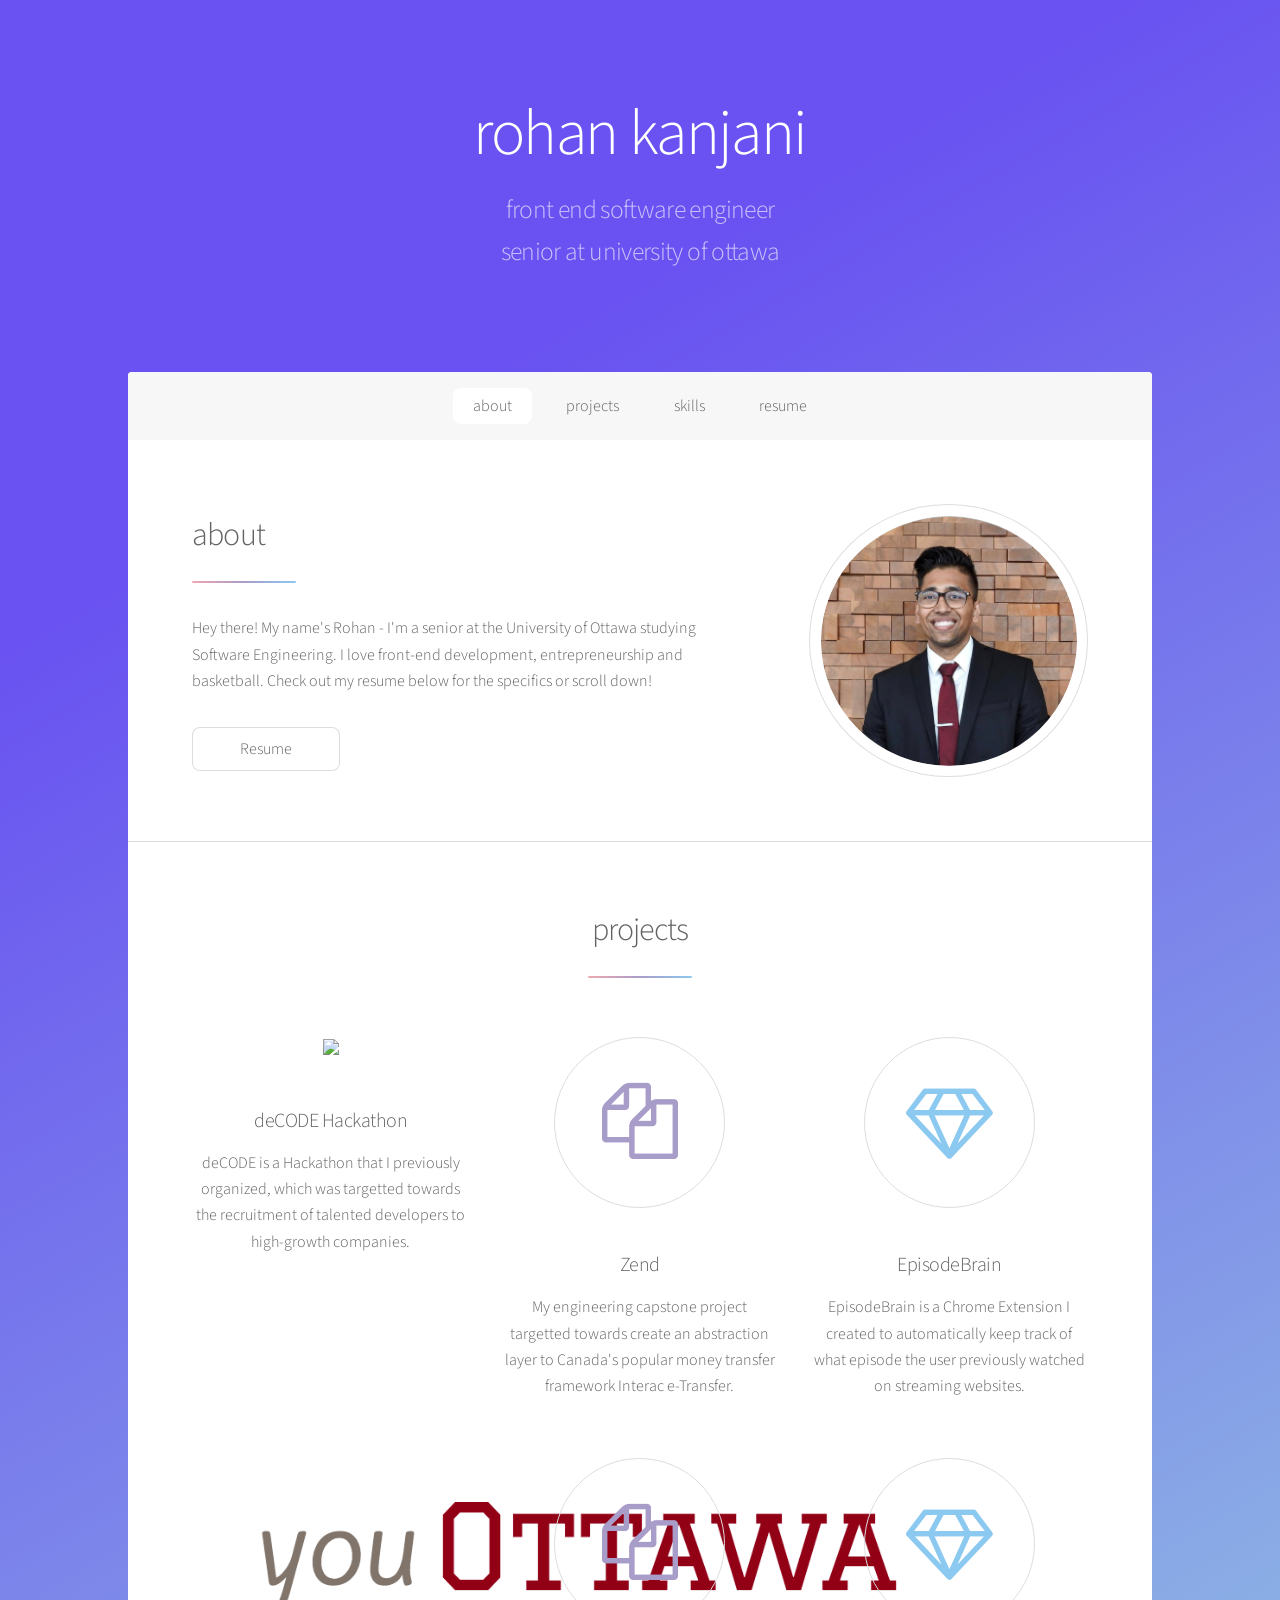
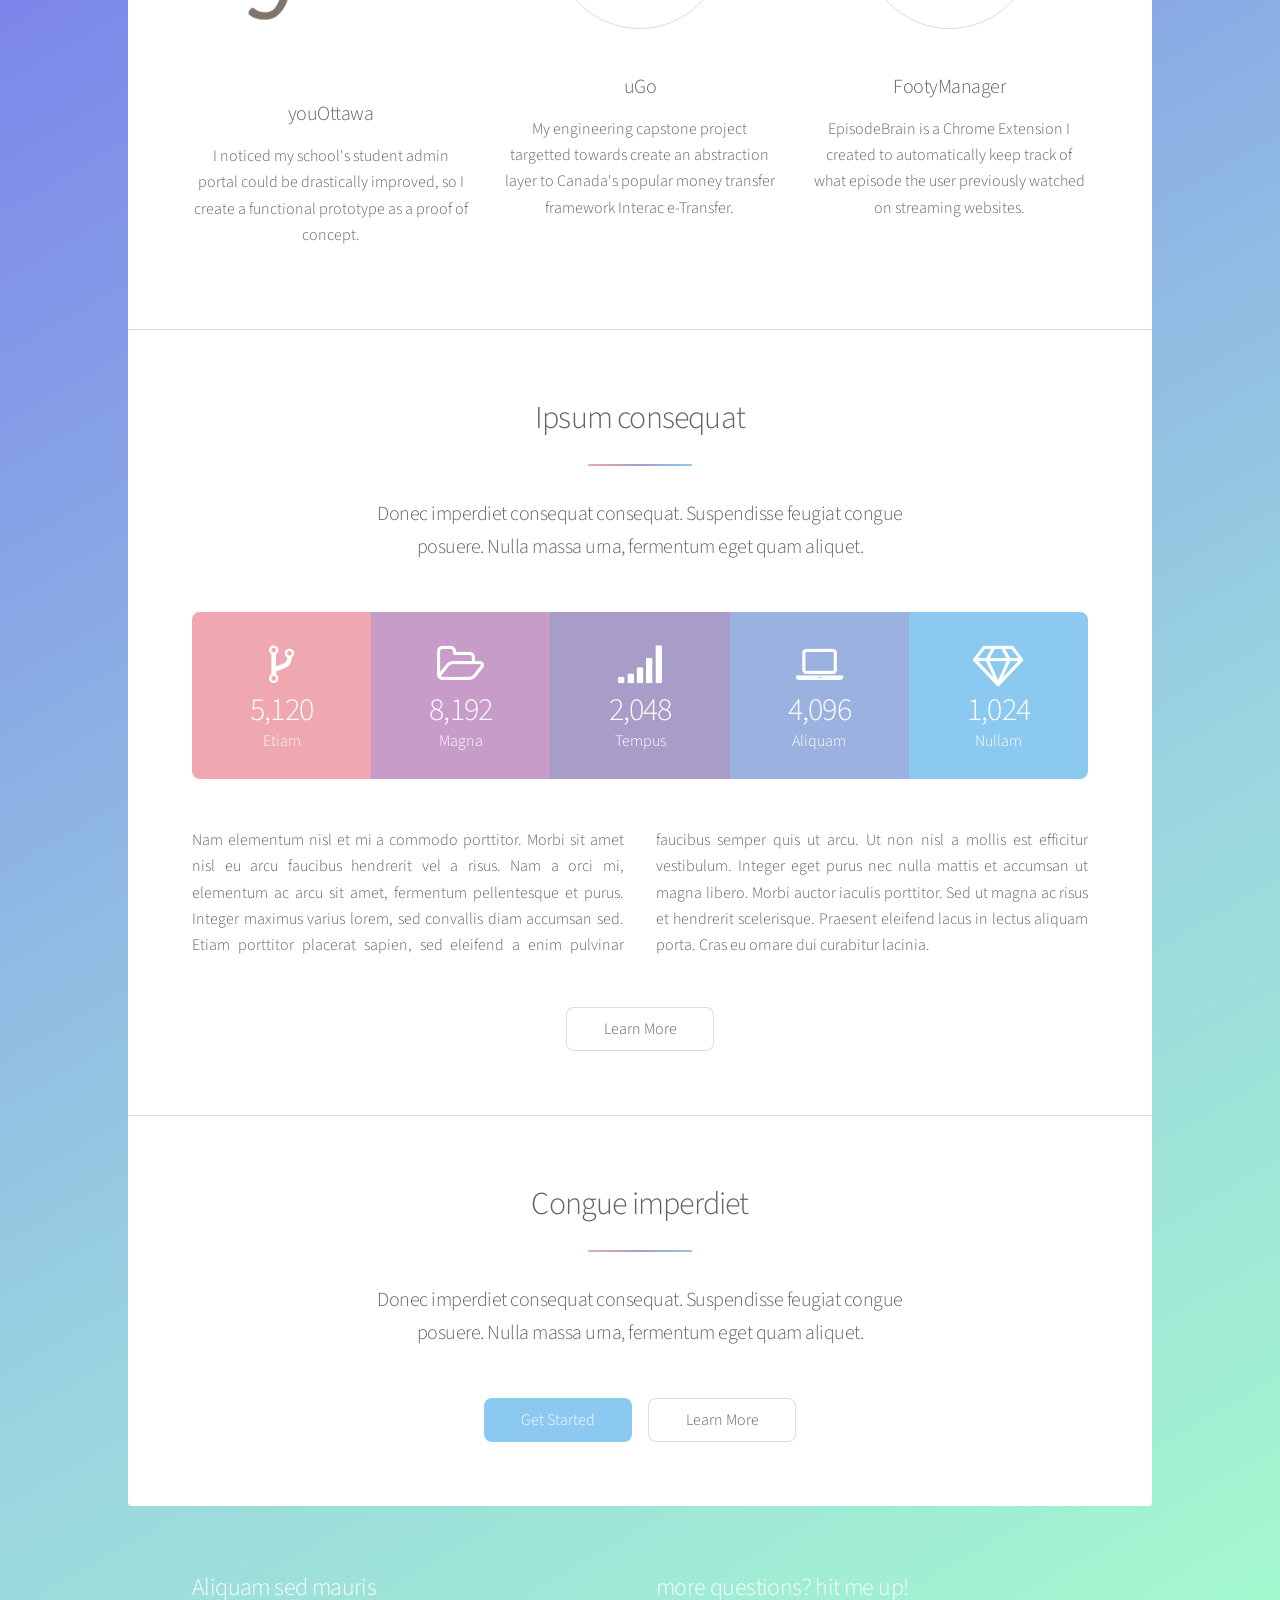
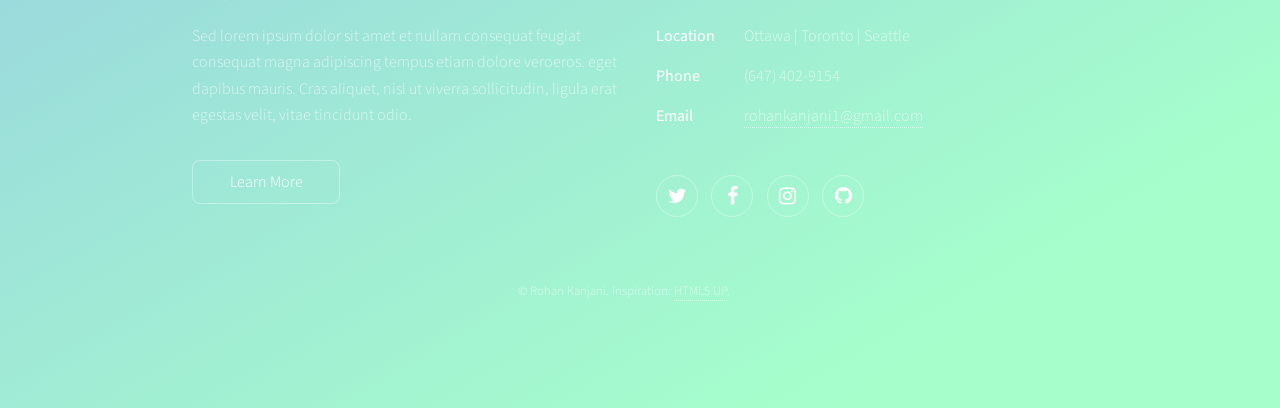
==== index.html @ 74d4feeb "new design and look" ====
<!DOCTYPE HTML>
<html>
	<head>
		<title>rohan kanjani</title>
		<meta charset="utf-8" />
		<meta name="viewport" content="width=device-width, initial-scale=1, user-scalable=no" />
		<link rel="stylesheet" href="assets/css/main.css" />
		<noscript><link rel="stylesheet" href="assets/css/noscript.css" /></noscript>
	</head>
	<body class="is-preload">

		<!-- Wrapper -->
			<div id="wrapper">

				<!-- Header -->
					<header id="header" class="alt">
						<!-- <span class="logo"><img src="images/logo.svg" alt="" /></span> -->
						<h1>rohan kanjani</h1>
						<p>front end software engineer<br />
						senior at university of ottawa</p>
					</header>

				<!-- Nav -->
					<nav id="nav">
						<ul>
							<li><a href="#intro" class="active">about</a></li>
							<li><a href="#first">projects</a></li>
							<li><a href="#second">skills</a></li>
							<li><a href="#cta">resume</a></li>
						</ul>
					</nav>

				<!-- Main -->
					<div id="main">

						<!-- Introduction -->
							<section id="intro" class="main">
								<div class="spotlight">
									<div class="content">
										<header class="major">
											<h2>about</h2>
										</header>
										<p>Hey there! My name's Rohan - I'm a senior at the University of Ottawa studying Software Engineering. I love front-end development, entrepreneurship and basketball. Check out my resume below for the specifics or scroll down!</p>
										<ul class="actions">
											<li><a href="./assets/files/resume.pdf" class="button">Resume</a></li>
										</ul>
									</div>
									<span class="image"><img src="images/rohan.png" alt="" /></span>
								</div>
							</section>

						<!-- First Section -->
							<section id="first" class="main special">
								<header class="major">
									<h2>projects</h2>
								</header>
								<ul class="features">
									<li>
										<span class="major icon style1"><img height=190 width="auto" src="images/decode.png"/></span>
										<h3>deCODE Hackathon</h3>
										<p>deCODE is a Hackathon that I previously organized, which was targetted towards the recruitment of talented developers to high-growth companies.</p>
									</li>
									<li>
										<span class="icon major style3 fa-copy"></span>
										<h3>Zend</h3>
										<p>My engineering capstone project targetted towards create an abstraction layer to Canada's popular money transfer framework Interac e-Transfer.</p>
									</li>
									<li>
										<span class="icon major style5 fa-diamond"></span>
										<h3>EpisodeBrain</h3>
										<p>EpisodeBrain is a Chrome Extension I created to automatically keep track of what episode the user previously watched on streaming websites.</p>
									</li>
								</ul>
								<ul class="features">
									<li>
										<span class="major icon style1"><img height=190 width="auto" src="images/youOttawa.png"/></span>
										<h3>youOttawa</h3>
										<p>I noticed my school's student admin portal could be drastically improved, so I create a functional prototype as a proof of concept.</p>
									</li>
									<li>
										<span class="icon major style3 fa-copy"></span>
										<h3>uGo</h3>
										<p>My engineering capstone project targetted towards create an abstraction layer to Canada's popular money transfer framework Interac e-Transfer.</p>
									</li>
									<li>
										<span class="icon major style5 fa-diamond"></span>
										<h3>FootyManager</h3>
										<p>EpisodeBrain is a Chrome Extension I created to automatically keep track of what episode the user previously watched on streaming websites.</p>
									</li>
								</ul>
							</section>

						<!-- Second Section -->
							<section id="second" class="main special">
								<header class="major">
									<h2>Ipsum consequat</h2>
									<p>Donec imperdiet consequat consequat. Suspendisse feugiat congue<br />
									posuere. Nulla massa urna, fermentum eget quam aliquet.</p>
								</header>
								<ul class="statistics">
									<li class="style1">
										<span class="icon fa-code-fork"></span>
										<strong>5,120</strong> Etiam
									</li>
									<li class="style2">
										<span class="icon fa-folder-open-o"></span>
										<strong>8,192</strong> Magna
									</li>
									<li class="style3">
										<span class="icon fa-signal"></span>
										<strong>2,048</strong> Tempus
									</li>
									<li class="style4">
										<span class="icon fa-laptop"></span>
										<strong>4,096</strong> Aliquam
									</li>
									<li class="style5">
										<span class="icon fa-diamond"></span>
										<strong>1,024</strong> Nullam
									</li>
								</ul>
								<p class="content">Nam elementum nisl et mi a commodo porttitor. Morbi sit amet nisl eu arcu faucibus hendrerit vel a risus. Nam a orci mi, elementum ac arcu sit amet, fermentum pellentesque et purus. Integer maximus varius lorem, sed convallis diam accumsan sed. Etiam porttitor placerat sapien, sed eleifend a enim pulvinar faucibus semper quis ut arcu. Ut non nisl a mollis est efficitur vestibulum. Integer eget purus nec nulla mattis et accumsan ut magna libero. Morbi auctor iaculis porttitor. Sed ut magna ac risus et hendrerit scelerisque. Praesent eleifend lacus in lectus aliquam porta. Cras eu ornare dui curabitur lacinia.</p>
								<footer class="major">
									<ul class="actions special">
										<li><a href="generic.html" class="button">Learn More</a></li>
									</ul>
								</footer>
							</section>

						<!-- Get Started -->
							<section id="cta" class="main special">
								<header class="major">
									<h2>Congue imperdiet</h2>
									<p>Donec imperdiet consequat consequat. Suspendisse feugiat congue<br />
									posuere. Nulla massa urna, fermentum eget quam aliquet.</p>
								</header>
								<footer class="major">
									<ul class="actions special">
										<li><a href="generic.html" class="button primary">Get Started</a></li>
										<li><a href="generic.html" class="button">Learn More</a></li>
									</ul>
								</footer>
							</section>

					</div>

				<!-- Footer -->
					<footer id="footer">
						<section>
							<h2>Aliquam sed mauris</h2>
							<p>Sed lorem ipsum dolor sit amet et nullam consequat feugiat consequat magna adipiscing tempus etiam dolore veroeros. eget dapibus mauris. Cras aliquet, nisl ut viverra sollicitudin, ligula erat egestas velit, vitae tincidunt odio.</p>
							<ul class="actions">
								<li><a href="generic.html" class="button">Learn More</a></li>
							</ul>
						</section>
						<section>
							<h2>more questions? hit me up!</h2>
							<dl class="alt">
								<dt>Location</dt>
								<dd>Ottawa | Toronto | Seattle</dt>
								<dt>Phone</dt>
								<dd>(647) 402-9154</dd>
								<dt>Email</dt>
								<dd><a href="#">rohankanjani1@gmail.com</a></dd>
							</dl>
							<ul class="icons">
								<li><a href="#" class="icon fa-twitter alt"><span class="label">Twitter</span></a></li>
								<li><a href="#" class="icon fa-facebook alt"><span class="label">Facebook</span></a></li>
								<li><a href="#" class="icon fa-instagram alt"><span class="label">Instagram</span></a></li>
								<li><a href="#" class="icon fa-github alt"><span class="label">GitHub</span></a></li>
							</ul>
						</section>
						<p class="copyright">&copy; Rohan Kanjani. Inspiration: <a href="https://html5up.net">HTML5 UP</a>.</p>
					</footer>

			</div>

		<!-- Scripts -->
			<script src="assets/js/jquery.min.js"></script>
			<script src="assets/js/jquery.scrollex.min.js"></script>
			<script src="assets/js/jquery.scrolly.min.js"></script>
			<script src="assets/js/browser.min.js"></script>
			<script src="assets/js/breakpoints.min.js"></script>
			<script src="assets/js/util.js"></script>
			<script src="assets/js/main.js"></script>

	</body>
</html>
---- assets/css/main.css ----
@import url(font-awesome.min.css);
@import "https://fonts.googleapis.com/css?family=Source+Sans+Pro:300,400";

/*
	Stellar by HTML5 UP
	html5up.net | @ajlkn
	Free for personal and commercial use under the CCA 3.0 license (html5up.net/license)
*/

html, body, div, span, applet, object,
iframe, h1, h2, h3, h4, h5, h6, p, blockquote,
pre, a, abbr, acronym, address, big, cite,
code, del, dfn, em, img, ins, kbd, q, s, samp,
small, strike, strong, sub, sup, tt, var, b,
u, i, center, dl, dt, dd, ol, ul, li, fieldset,
form, label, legend, table, caption, tbody,
tfoot, thead, tr, th, td, article, aside,
canvas, details, embed, figure, figcaption,
footer, header, hgroup, menu, nav, output, ruby,
section, summary, time, mark, audio, video {
	margin: 0;
	padding: 0;
	border: 0;
	font-size: 100%;
	font: inherit;
	vertical-align: baseline;}

article, aside, details, figcaption, figure,
footer, header, hgroup, menu, nav, section {
	display: block;}

body {
	line-height: 1;
}

ol, ul {
	list-style: none;
}

blockquote, q {
	quotes: none;
}

	blockquote:before, blockquote:after, q:before, q:after {
		content: '';
		content: none;
	}

table {
	border-collapse: collapse;
	border-spacing: 0;
}

body {
	-webkit-text-size-adjust: none;
}

mark {
	background-color: transparent;
	color: inherit;
}

input::-moz-focus-inner {
	border: 0;
	padding: 0;
}

input, select, textarea {
	-moz-appearance: none;
	-webkit-appearance: none;
	-ms-appearance: none;
	appearance: none;
}

/* Basic */

	@-ms-viewport {
		width: device-width;
	}

	body {
		-ms-overflow-style: scrollbar;
	}

	@media screen and (max-width: 480px) {

		html, body {
			min-width: 320px;
		}

	}

	html {
		box-sizing: border-box;
	}

	*, *:before, *:after {
		box-sizing: inherit;
	}

	body {
		background: linear-gradient(150deg,#6952f1 15%,#99d4e0 70%,#a6ffcb 94%);
		background-color: none;
	}

		body.is-preload *, body.is-preload *:before, body.is-preload *:after {
			-moz-animation: none !important;
			-webkit-animation: none !important;
			-ms-animation: none !important;
			animation: none !important;
			-moz-transition: none !important;
			-webkit-transition: none !important;
			-ms-transition: none !important;
			transition: none !important;
		}

/* Type */

	body {
		background-color: #935d8c;
		color: rgba(255, 255, 255, 0.65);
	}

	body, input, select, textarea {
		font-family: "Source Sans Pro", Helvetica, sans-serif;
		font-size: 17pt;
		font-weight: 300;
		line-height: 1.65;
	}

		@media screen and (max-width: 1680px) {

			body, input, select, textarea {
				font-size: 14pt;
			}

		}

		@media screen and (max-width: 1280px) {

			body, input, select, textarea {
				font-size: 12pt;
			}

		}

		@media screen and (max-width: 360px) {

			body, input, select, textarea {
				font-size: 11pt;
			}

		}

	a {
		-moz-transition: color 0.2s ease, border-bottom 0.2s ease;
		-webkit-transition: color 0.2s ease, border-bottom 0.2s ease;
		-ms-transition: color 0.2s ease, border-bottom 0.2s ease;
		transition: color 0.2s ease, border-bottom 0.2s ease;
		text-decoration: none;
		border-bottom: dotted 1px;
		color: inherit;
	}

		a:hover {
			border-bottom-color: transparent;
		}

	strong, b {
		font-weight: 400;
	}

	em, i {
		font-style: italic;
	}

	p {
		margin: 0 0 2em 0;
	}

		p.content {
			-moz-columns: 20em 2;
			-webkit-columns: 20em 2;
			-ms-columns: 20em 2;
			columns: 20em 2;
			-moz-column-gap: 2em;
			-webkit-column-gap: 2em;
			-ms-column-gap: 2em;
			column-gap: 2em;
			text-align: justify;
		}

	h1, h2, h3, h4, h5, h6 {
		font-weight: 300;
		line-height: 1.5;
		margin: 0 0 0.7em 0;
		letter-spacing: -0.025em;
	}

		h1 a, h2 a, h3 a, h4 a, h5 a, h6 a {
			color: inherit;
			text-decoration: none;
		}

	h1 {
		font-size: 2.5em;
		line-height: 1.2;
	}

	h2 {
		font-size: 1.5em;
	}

	h3 {
		font-size: 1.25em;
	}

	h4 {
		font-size: 1.1em;
	}

	h5 {
		font-size: 0.9em;
	}

	h6 {
		font-size: 0.7em;
	}

	@media screen and (max-width: 736px) {

		h1 {
			font-size: 2em;
		}

	}

	sub {
		font-size: 0.8em;
		position: relative;
		top: 0.5em;
	}

	sup {
		font-size: 0.8em;
		position: relative;
		top: -0.5em;
	}

	blockquote {
		border-left: solid 4px;
		font-style: italic;
		margin: 0 0 2em 0;
		padding: 0.5em 0 0.5em 2em;
	}

	code {
		border-radius: 8px;
		border: solid 1px;
		font-family: "Courier New", monospace;
		font-size: 0.9em;
		margin: 0 0.25em;
		padding: 0.25em 0.65em;
	}

	pre {
		-webkit-overflow-scrolling: touch;
		font-family: "Courier New", monospace;
		font-size: 0.9em;
		margin: 0 0 2em 0;
	}

		pre code {
			display: block;
			line-height: 1.75;
			padding: 1em 1.5em;
			overflow-x: auto;
		}

	hr {
		border: 0;
		border-bottom: solid 1px;
		margin: 2em 0;
	}

		hr.major {
			margin: 3em 0;
		}

	.align-left {
		text-align: left;
	}

	.align-center {
		text-align: center;
	}

	.align-right {
		text-align: right;
	}

	input, select, textarea {
		color: #ffffff;
	}

	a:hover {
		color: #ffffff;
	}

	strong, b {
		color: #ffffff;
	}

	h1, h2, h3, h4, h5, h6 {
		color: #ffffff;
	}

	blockquote {
		border-left-color: rgba(255, 255, 255, 0.35);
	}

	code {
		background: rgba(255, 255, 255, 0.075);
		border-color: rgba(255, 255, 255, 0.35);
	}

	hr {
		border-bottom-color: rgba(255, 255, 255, 0.35);
	}

/* Row */

	.row {
		display: flex;
		flex-wrap: wrap;
		box-sizing: border-box;
		align-items: stretch;
	}

		.row > * {
			box-sizing: border-box;
		}

		.row.gtr-uniform > * > :last-child {
			margin-bottom: 0;
		}

		.row.aln-left {
			justify-content: flex-start;
		}

		.row.aln-center {
			justify-content: center;
		}

		.row.aln-right {
			justify-content: flex-end;
		}

		.row.aln-top {
			align-items: flex-start;
		}

		.row.aln-middle {
			align-items: center;
		}

		.row.aln-bottom {
			align-items: flex-end;
		}

		.row > .imp {
			order: -1;
		}

		.row > .col-1 {
			width: 8.3333333333%;
		}

		.row > .off-1 {
			margin-left: 8.3333333333%;
		}

		.row > .col-2 {
			width: 16.6666666667%;
		}

		.row > .off-2 {
			margin-left: 16.6666666667%;
		}

		.row > .col-3 {
			width: 25%;
		}

		.row > .off-3 {
			margin-left: 25%;
		}

		.row > .col-4 {
			width: 33.3333333333%;
		}

		.row > .off-4 {
			margin-left: 33.3333333333%;
		}

		.row > .col-5 {
			width: 41.6666666667%;
		}

		.row > .off-5 {
			margin-left: 41.6666666667%;
		}

		.row > .col-6 {
			width: 50%;
		}

		.row > .off-6 {
			margin-left: 50%;
		}

		.row > .col-7 {
			width: 58.3333333333%;
		}

		.row > .off-7 {
			margin-left: 58.3333333333%;
		}

		.row > .col-8 {
			width: 66.6666666667%;
		}

		.row > .off-8 {
			margin-left: 66.6666666667%;
		}

		.row > .col-9 {
			width: 75%;
		}

		.row > .off-9 {
			margin-left: 75%;
		}

		.row > .col-10 {
			width: 83.3333333333%;
		}

		.row > .off-10 {
			margin-left: 83.3333333333%;
		}

		.row > .col-11 {
			width: 91.6666666667%;
		}

		.row > .off-11 {
			margin-left: 91.6666666667%;
		}

		.row > .col-12 {
			width: 100%;
		}

		.row > .off-12 {
			margin-left: 100%;
		}

		.row.gtr-0 {
			margin-top: 0;
			margin-left: 0em;
		}

			.row.gtr-0 > * {
				padding: 0 0 0 0em;
			}

			.row.gtr-0.gtr-uniform {
				margin-top: 0em;
			}

				.row.gtr-0.gtr-uniform > * {
					padding-top: 0em;
				}

		.row.gtr-25 {
			margin-top: 0;
			margin-left: -0.375em;
		}

			.row.gtr-25 > * {
				padding: 0 0 0 0.375em;
			}

			.row.gtr-25.gtr-uniform {
				margin-top: -0.375em;
			}

				.row.gtr-25.gtr-uniform > * {
					padding-top: 0.375em;
				}

		.row.gtr-50 {
			margin-top: 0;
			margin-left: -0.75em;
		}

			.row.gtr-50 > * {
				padding: 0 0 0 0.75em;
			}

			.row.gtr-50.gtr-uniform {
				margin-top: -0.75em;
			}

				.row.gtr-50.gtr-uniform > * {
					padding-top: 0.75em;
				}

		.row {
			margin-top: 0;
			margin-left: -1.5em;
		}

			.row > * {
				padding: 0 0 0 1.5em;
			}

			.row.gtr-uniform {
				margin-top: -1.5em;
			}

				.row.gtr-uniform > * {
					padding-top: 1.5em;
				}

		.row.gtr-150 {
			margin-top: 0;
			margin-left: -2.25em;
		}

			.row.gtr-150 > * {
				padding: 0 0 0 2.25em;
			}

			.row.gtr-150.gtr-uniform {
				margin-top: -2.25em;
			}

				.row.gtr-150.gtr-uniform > * {
					padding-top: 2.25em;
				}

		.row.gtr-200 {
			margin-top: 0;
			margin-left: -3em;
		}

			.row.gtr-200 > * {
				padding: 0 0 0 3em;
			}

			.row.gtr-200.gtr-uniform {
				margin-top: -3em;
			}

				.row.gtr-200.gtr-uniform > * {
					padding-top: 3em;
				}

		@media screen and (max-width: 1680px) {

			.row {
				display: flex;
				flex-wrap: wrap;
				box-sizing: border-box;
				align-items: stretch;
			}

				.row > * {
					box-sizing: border-box;
				}

				.row.gtr-uniform > * > :last-child {
					margin-bottom: 0;
				}

				.row.aln-left {
					justify-content: flex-start;
				}

				.row.aln-center {
					justify-content: center;
				}

				.row.aln-right {
					justify-content: flex-end;
				}

				.row.aln-top {
					align-items: flex-start;
				}

				.row.aln-middle {
					align-items: center;
				}

				.row.aln-bottom {
					align-items: flex-end;
				}

				.row > .imp-xlarge {
					order: -1;
				}

				.row > .col-1-xlarge {
					width: 8.3333333333%;
				}

				.row > .off-1-xlarge {
					margin-left: 8.3333333333%;
				}

				.row > .col-2-xlarge {
					width: 16.6666666667%;
				}

				.row > .off-2-xlarge {
					margin-left: 16.6666666667%;
				}

				.row > .col-3-xlarge {
					width: 25%;
				}

				.row > .off-3-xlarge {
					margin-left: 25%;
				}

				.row > .col-4-xlarge {
					width: 33.3333333333%;
				}

				.row > .off-4-xlarge {
					margin-left: 33.3333333333%;
				}

				.row > .col-5-xlarge {
					width: 41.6666666667%;
				}

				.row > .off-5-xlarge {
					margin-left: 41.6666666667%;
				}

				.row > .col-6-xlarge {
					width: 50%;
				}

				.row > .off-6-xlarge {
					margin-left: 50%;
				}

				.row > .col-7-xlarge {
					width: 58.3333333333%;
				}

				.row > .off-7-xlarge {
					margin-left: 58.3333333333%;
				}

				.row > .col-8-xlarge {
					width: 66.6666666667%;
				}

				.row > .off-8-xlarge {
					margin-left: 66.6666666667%;
				}

				.row > .col-9-xlarge {
					width: 75%;
				}

				.row > .off-9-xlarge {
					margin-left: 75%;
				}

				.row > .col-10-xlarge {
					width: 83.3333333333%;
				}

				.row > .off-10-xlarge {
					margin-left: 83.3333333333%;
				}

				.row > .col-11-xlarge {
					width: 91.6666666667%;
				}

				.row > .off-11-xlarge {
					margin-left: 91.6666666667%;
				}

				.row > .col-12-xlarge {
					width: 100%;
				}

				.row > .off-12-xlarge {
					margin-left: 100%;
				}

				.row.gtr-0 {
					margin-top: 0;
					margin-left: 0em;
				}

					.row.gtr-0 > * {
						padding: 0 0 0 0em;
					}

					.row.gtr-0.gtr-uniform {
						margin-top: 0em;
					}

						.row.gtr-0.gtr-uniform > * {
							padding-top: 0em;
						}

				.row.gtr-25 {
					margin-top: 0;
					margin-left: -0.375em;
				}

					.row.gtr-25 > * {
						padding: 0 0 0 0.375em;
					}

					.row.gtr-25.gtr-uniform {
						margin-top: -0.375em;
					}

						.row.gtr-25.gtr-uniform > * {
							padding-top: 0.375em;
						}

				.row.gtr-50 {
					margin-top: 0;
					margin-left: -0.75em;
				}

					.row.gtr-50 > * {
						padding: 0 0 0 0.75em;
					}

					.row.gtr-50.gtr-uniform {
						margin-top: -0.75em;
					}

						.row.gtr-50.gtr-uniform > * {
							padding-top: 0.75em;
						}

				.row {
					margin-top: 0;
					margin-left: -1.5em;
				}

					.row > * {
						padding: 0 0 0 1.5em;
					}

					.row.gtr-uniform {
						margin-top: -1.5em;
					}

						.row.gtr-uniform > * {
							padding-top: 1.5em;
						}

				.row.gtr-150 {
					margin-top: 0;
					margin-left: -2.25em;
				}

					.row.gtr-150 > * {
						padding: 0 0 0 2.25em;
					}

					.row.gtr-150.gtr-uniform {
						margin-top: -2.25em;
					}

						.row.gtr-150.gtr-uniform > * {
							padding-top: 2.25em;
						}

				.row.gtr-200 {
					margin-top: 0;
					margin-left: -3em;
				}

					.row.gtr-200 > * {
						padding: 0 0 0 3em;
					}

					.row.gtr-200.gtr-uniform {
						margin-top: -3em;
					}

						.row.gtr-200.gtr-uniform > * {
							padding-top: 3em;
						}

		}

		@media screen and (max-width: 1280px) {

			.row {
				display: flex;
				flex-wrap: wrap;
				box-sizing: border-box;
				align-items: stretch;
			}

				.row > * {
					box-sizing: border-box;
				}

				.row.gtr-uniform > * > :last-child {
					margin-bottom: 0;
				}

				.row.aln-left {
					justify-content: flex-start;
				}

				.row.aln-center {
					justify-content: center;
				}

				.row.aln-right {
					justify-content: flex-end;
				}

				.row.aln-top {
					align-items: flex-start;
				}

				.row.aln-middle {
					align-items: center;
				}

				.row.aln-bottom {
					align-items: flex-end;
				}

				.row > .imp-large {
					order: -1;
				}

				.row > .col-1-large {
					width: 8.3333333333%;
				}

				.row > .off-1-large {
					margin-left: 8.3333333333%;
				}

				.row > .col-2-large {
					width: 16.6666666667%;
				}

				.row > .off-2-large {
					margin-left: 16.6666666667%;
				}

				.row > .col-3-large {
					width: 25%;
				}

				.row > .off-3-large {
					margin-left: 25%;
				}

				.row > .col-4-large {
					width: 33.3333333333%;
				}

				.row > .off-4-large {
					margin-left: 33.3333333333%;
				}

				.row > .col-5-large {
					width: 41.6666666667%;
				}

				.row > .off-5-large {
					margin-left: 41.6666666667%;
				}

				.row > .col-6-large {
					width: 50%;
				}

				.row > .off-6-large {
					margin-left: 50%;
				}

				.row > .col-7-large {
					width: 58.3333333333%;
				}

				.row > .off-7-large {
					margin-left: 58.3333333333%;
				}

				.row > .col-8-large {
					width: 66.6666666667%;
				}

				.row > .off-8-large {
					margin-left: 66.6666666667%;
				}

				.row > .col-9-large {
					width: 75%;
				}

				.row > .off-9-large {
					margin-left: 75%;
				}

				.row > .col-10-large {
					width: 83.3333333333%;
				}

				.row > .off-10-large {
					margin-left: 83.3333333333%;
				}

				.row > .col-11-large {
					width: 91.6666666667%;
				}

				.row > .off-11-large {
					margin-left: 91.6666666667%;
				}

				.row > .col-12-large {
					width: 100%;
				}

				.row > .off-12-large {
					margin-left: 100%;
				}

				.row.gtr-0 {
					margin-top: 0;
					margin-left: 0em;
				}

					.row.gtr-0 > * {
						padding: 0 0 0 0em;
					}

					.row.gtr-0.gtr-uniform {
						margin-top: 0em;
					}

						.row.gtr-0.gtr-uniform > * {
							padding-top: 0em;
						}

				.row.gtr-25 {
					margin-top: 0;
					margin-left: -0.375em;
				}

					.row.gtr-25 > * {
						padding: 0 0 0 0.375em;
					}

					.row.gtr-25.gtr-uniform {
						margin-top: -0.375em;
					}

						.row.gtr-25.gtr-uniform > * {
							padding-top: 0.375em;
						}

				.row.gtr-50 {
					margin-top: 0;
					margin-left: -0.75em;
				}

					.row.gtr-50 > * {
						padding: 0 0 0 0.75em;
					}

					.row.gtr-50.gtr-uniform {
						margin-top: -0.75em;
					}

						.row.gtr-50.gtr-uniform > * {
							padding-top: 0.75em;
						}

				.row {
					margin-top: 0;
					margin-left: -1.5em;
				}

					.row > * {
						padding: 0 0 0 1.5em;
					}

					.row.gtr-uniform {
						margin-top: -1.5em;
					}

						.row.gtr-uniform > * {
							padding-top: 1.5em;
						}

				.row.gtr-150 {
					margin-top: 0;
					margin-left: -2.25em;
				}

					.row.gtr-150 > * {
						padding: 0 0 0 2.25em;
					}

					.row.gtr-150.gtr-uniform {
						margin-top: -2.25em;
					}

						.row.gtr-150.gtr-uniform > * {
							padding-top: 2.25em;
						}

				.row.gtr-200 {
					margin-top: 0;
					margin-left: -3em;
				}

					.row.gtr-200 > * {
						padding: 0 0 0 3em;
					}

					.row.gtr-200.gtr-uniform {
						margin-top: -3em;
					}

						.row.gtr-200.gtr-uniform > * {
							padding-top: 3em;
						}

		}

		@media screen and (max-width: 980px) {

			.row {
				display: flex;
				flex-wrap: wrap;
				box-sizing: border-box;
				align-items: stretch;
			}

				.row > * {
					box-sizing: border-box;
				}

				.row.gtr-uniform > * > :last-child {
					margin-bottom: 0;
				}

				.row.aln-left {
					justify-content: flex-start;
				}

				.row.aln-center {
					justify-content: center;
				}

				.row.aln-right {
					justify-content: flex-end;
				}

				.row.aln-top {
					align-items: flex-start;
				}

				.row.aln-middle {
					align-items: center;
				}

				.row.aln-bottom {
					align-items: flex-end;
				}

				.row > .imp-medium {
					order: -1;
				}

				.row > .col-1-medium {
					width: 8.3333333333%;
				}

				.row > .off-1-medium {
					margin-left: 8.3333333333%;
				}

				.row > .col-2-medium {
					width: 16.6666666667%;
				}

				.row > .off-2-medium {
					margin-left: 16.6666666667%;
				}

				.row > .col-3-medium {
					width: 25%;
				}

				.row > .off-3-medium {
					margin-left: 25%;
				}

				.row > .col-4-medium {
					width: 33.3333333333%;
				}

				.row > .off-4-medium {
					margin-left: 33.3333333333%;
				}

				.row > .col-5-medium {
					width: 41.6666666667%;
				}

				.row > .off-5-medium {
					margin-left: 41.6666666667%;
				}

				.row > .col-6-medium {
					width: 50%;
				}

				.row > .off-6-medium {
					margin-left: 50%;
				}

				.row > .col-7-medium {
					width: 58.3333333333%;
				}

				.row > .off-7-medium {
					margin-left: 58.3333333333%;
				}

				.row > .col-8-medium {
					width: 66.6666666667%;
				}

				.row > .off-8-medium {
					margin-left: 66.6666666667%;
				}

				.row > .col-9-medium {
					width: 75%;
				}

				.row > .off-9-medium {
					margin-left: 75%;
				}

				.row > .col-10-medium {
					width: 83.3333333333%;
				}

				.row > .off-10-medium {
					margin-left: 83.3333333333%;
				}

				.row > .col-11-medium {
					width: 91.6666666667%;
				}

				.row > .off-11-medium {
					margin-left: 91.6666666667%;
				}

				.row > .col-12-medium {
					width: 100%;
				}

				.row > .off-12-medium {
					margin-left: 100%;
				}

				.row.gtr-0 {
					margin-top: 0;
					margin-left: 0em;
				}

					.row.gtr-0 > * {
						padding: 0 0 0 0em;
					}

					.row.gtr-0.gtr-uniform {
						margin-top: 0em;
					}

						.row.gtr-0.gtr-uniform > * {
							padding-top: 0em;
						}

				.row.gtr-25 {
					margin-top: 0;
					margin-left: -0.375em;
				}

					.row.gtr-25 > * {
						padding: 0 0 0 0.375em;
					}

					.row.gtr-25.gtr-uniform {
						margin-top: -0.375em;
					}

						.row.gtr-25.gtr-uniform > * {
							padding-top: 0.375em;
						}

				.row.gtr-50 {
					margin-top: 0;
					margin-left: -0.75em;
				}

					.row.gtr-50 > * {
						padding: 0 0 0 0.75em;
					}

					.row.gtr-50.gtr-uniform {
						margin-top: -0.75em;
					}

						.row.gtr-50.gtr-uniform > * {
							padding-top: 0.75em;
						}

				.row {
					margin-top: 0;
					margin-left: -1.5em;
				}

					.row > * {
						padding: 0 0 0 1.5em;
					}

					.row.gtr-uniform {
						margin-top: -1.5em;
					}

						.row.gtr-uniform > * {
							padding-top: 1.5em;
						}

				.row.gtr-150 {
					margin-top: 0;
					margin-left: -2.25em;
				}

					.row.gtr-150 > * {
						padding: 0 0 0 2.25em;
					}

					.row.gtr-150.gtr-uniform {
						margin-top: -2.25em;
					}

						.row.gtr-150.gtr-uniform > * {
							padding-top: 2.25em;
						}

				.row.gtr-200 {
					margin-top: 0;
					margin-left: -3em;
				}

					.row.gtr-200 > * {
						padding: 0 0 0 3em;
					}

					.row.gtr-200.gtr-uniform {
						margin-top: -3em;
					}

						.row.gtr-200.gtr-uniform > * {
							padding-top: 3em;
						}

		}

		@media screen and (max-width: 736px) {

			.row {
				display: flex;
				flex-wrap: wrap;
				box-sizing: border-box;
				align-items: stretch;
			}

				.row > * {
					box-sizing: border-box;
				}

				.row.gtr-uniform > * > :last-child {
					margin-bottom: 0;
				}

				.row.aln-left {
					justify-content: flex-start;
				}

				.row.aln-center {
					justify-content: center;
				}

				.row.aln-right {
					justify-content: flex-end;
				}

				.row.aln-top {
					align-items: flex-start;
				}

				.row.aln-middle {
					align-items: center;
				}

				.row.aln-bottom {
					align-items: flex-end;
				}

				.row > .imp-small {
					order: -1;
				}

				.row > .col-1-small {
					width: 8.3333333333%;
				}

				.row > .off-1-small {
					margin-left: 8.3333333333%;
				}

				.row > .col-2-small {
					width: 16.6666666667%;
				}

				.row > .off-2-small {
					margin-left: 16.6666666667%;
				}

				.row > .col-3-small {
					width: 25%;
				}

				.row > .off-3-small {
					margin-left: 25%;
				}

				.row > .col-4-small {
					width: 33.3333333333%;
				}

				.row > .off-4-small {
					margin-left: 33.3333333333%;
				}

				.row > .col-5-small {
					width: 41.6666666667%;
				}

				.row > .off-5-small {
					margin-left: 41.6666666667%;
				}

				.row > .col-6-small {
					width: 50%;
				}

				.row > .off-6-small {
					margin-left: 50%;
				}

				.row > .col-7-small {
					width: 58.3333333333%;
				}

				.row > .off-7-small {
					margin-left: 58.3333333333%;
				}

				.row > .col-8-small {
					width: 66.6666666667%;
				}

				.row > .off-8-small {
					margin-left: 66.6666666667%;
				}

				.row > .col-9-small {
					width: 75%;
				}

				.row > .off-9-small {
					margin-left: 75%;
				}

				.row > .col-10-small {
					width: 83.3333333333%;
				}

				.row > .off-10-small {
					margin-left: 83.3333333333%;
				}

				.row > .col-11-small {
					width: 91.6666666667%;
				}

				.row > .off-11-small {
					margin-left: 91.6666666667%;
				}

				.row > .col-12-small {
					width: 100%;
				}

				.row > .off-12-small {
					margin-left: 100%;
				}

				.row.gtr-0 {
					margin-top: 0;
					margin-left: 0em;
				}

					.row.gtr-0 > * {
						padding: 0 0 0 0em;
					}

					.row.gtr-0.gtr-uniform {
						margin-top: 0em;
					}

						.row.gtr-0.gtr-uniform > * {
							padding-top: 0em;
						}

				.row.gtr-25 {
					margin-top: 0;
					margin-left: -0.25em;
				}

					.row.gtr-25 > * {
						padding: 0 0 0 0.25em;
					}

					.row.gtr-25.gtr-uniform {
						margin-top: -0.25em;
					}

						.row.gtr-25.gtr-uniform > * {
							padding-top: 0.25em;
						}

				.row.gtr-50 {
					margin-top: 0;
					margin-left: -0.5em;
				}

					.row.gtr-50 > * {
						padding: 0 0 0 0.5em;
					}

					.row.gtr-50.gtr-uniform {
						margin-top: -0.5em;
					}

						.row.gtr-50.gtr-uniform > * {
							padding-top: 0.5em;
						}

				.row {
					margin-top: 0;
					margin-left: -1em;
				}

					.row > * {
						padding: 0 0 0 1em;
					}

					.row.gtr-uniform {
						margin-top: -1em;
					}

						.row.gtr-uniform > * {
							padding-top: 1em;
						}

				.row.gtr-150 {
					margin-top: 0;
					margin-left: -1.5em;
				}

					.row.gtr-150 > * {
						padding: 0 0 0 1.5em;
					}

					.row.gtr-150.gtr-uniform {
						margin-top: -1.5em;
					}

						.row.gtr-150.gtr-uniform > * {
							padding-top: 1.5em;
						}

				.row.gtr-200 {
					margin-top: 0;
					margin-left: -2em;
				}

					.row.gtr-200 > * {
						padding: 0 0 0 2em;
					}

					.row.gtr-200.gtr-uniform {
						margin-top: -2em;
					}

						.row.gtr-200.gtr-uniform > * {
							padding-top: 2em;
						}

		}

		@media screen and (max-width: 480px) {

			.row {
				display: flex;
				flex-wrap: wrap;
				box-sizing: border-box;
				align-items: stretch;
			}

				.row > * {
					box-sizing: border-box;
				}

				.row.gtr-uniform > * > :last-child {
					margin-bottom: 0;
				}

				.row.aln-left {
					justify-content: flex-start;
				}

				.row.aln-center {
					justify-content: center;
				}

				.row.aln-right {
					justify-content: flex-end;
				}

				.row.aln-top {
					align-items: flex-start;
				}

				.row.aln-middle {
					align-items: center;
				}

				.row.aln-bottom {
					align-items: flex-end;
				}

				.row > .imp-xsmall {
					order: -1;
				}

				.row > .col-1-xsmall {
					width: 8.3333333333%;
				}

				.row > .off-1-xsmall {
					margin-left: 8.3333333333%;
				}

				.row > .col-2-xsmall {
					width: 16.6666666667%;
				}

				.row > .off-2-xsmall {
					margin-left: 16.6666666667%;
				}

				.row > .col-3-xsmall {
					width: 25%;
				}

				.row > .off-3-xsmall {
					margin-left: 25%;
				}

				.row > .col-4-xsmall {
					width: 33.3333333333%;
				}

				.row > .off-4-xsmall {
					margin-left: 33.3333333333%;
				}

				.row > .col-5-xsmall {
					width: 41.6666666667%;
				}

				.row > .off-5-xsmall {
					margin-left: 41.6666666667%;
				}

				.row > .col-6-xsmall {
					width: 50%;
				}

				.row > .off-6-xsmall {
					margin-left: 50%;
				}

				.row > .col-7-xsmall {
					width: 58.3333333333%;
				}

				.row > .off-7-xsmall {
					margin-left: 58.3333333333%;
				}

				.row > .col-8-xsmall {
					width: 66.6666666667%;
				}

				.row > .off-8-xsmall {
					margin-left: 66.6666666667%;
				}

				.row > .col-9-xsmall {
					width: 75%;
				}

				.row > .off-9-xsmall {
					margin-left: 75%;
				}

				.row > .col-10-xsmall {
					width: 83.3333333333%;
				}

				.row > .off-10-xsmall {
					margin-left: 83.3333333333%;
				}

				.row > .col-11-xsmall {
					width: 91.6666666667%;
				}

				.row > .off-11-xsmall {
					margin-left: 91.6666666667%;
				}

				.row > .col-12-xsmall {
					width: 100%;
				}

				.row > .off-12-xsmall {
					margin-left: 100%;
				}

				.row.gtr-0 {
					margin-top: 0;
					margin-left: 0em;
				}

					.row.gtr-0 > * {
						padding: 0 0 0 0em;
					}

					.row.gtr-0.gtr-uniform {
						margin-top: 0em;
					}

						.row.gtr-0.gtr-uniform > * {
							padding-top: 0em;
						}

				.row.gtr-25 {
					margin-top: 0;
					margin-left: -0.3125em;
				}

					.row.gtr-25 > * {
						padding: 0 0 0 0.3125em;
					}

					.row.gtr-25.gtr-uniform {
						margin-top: -0.3125em;
					}

						.row.gtr-25.gtr-uniform > * {
							padding-top: 0.3125em;
						}

				.row.gtr-50 {
					margin-top: 0;
					margin-left: -0.625em;
				}

					.row.gtr-50 > * {
						padding: 0 0 0 0.625em;
					}

					.row.gtr-50.gtr-uniform {
						margin-top: -0.625em;
					}

						.row.gtr-50.gtr-uniform > * {
							padding-top: 0.625em;
						}

				.row {
					margin-top: 0;
					margin-left: -1.25em;
				}

					.row > * {
						padding: 0 0 0 1.25em;
					}

					.row.gtr-uniform {
						margin-top: -1.25em;
					}

						.row.gtr-uniform > * {
							padding-top: 1.25em;
						}

				.row.gtr-150 {
					margin-top: 0;
					margin-left: -1.875em;
				}

					.row.gtr-150 > * {
						padding: 0 0 0 1.875em;
					}

					.row.gtr-150.gtr-uniform {
						margin-top: -1.875em;
					}

						.row.gtr-150.gtr-uniform > * {
							padding-top: 1.875em;
						}

				.row.gtr-200 {
					margin-top: 0;
					margin-left: -2.5em;
				}

					.row.gtr-200 > * {
						padding: 0 0 0 2.5em;
					}

					.row.gtr-200.gtr-uniform {
						margin-top: -2.5em;
					}

						.row.gtr-200.gtr-uniform > * {
							padding-top: 2.5em;
						}

		}

/* Box */

	.box {
		border-radius: 8px;
		border: solid;
		margin-bottom: 2em;
		padding: 1.5em;
	}

		.box > :last-child,
		.box > :last-child > :last-child,
		.box > :last-child > :last-child > :last-child {
			margin-bottom: 0;
		}

		.box.alt {
			border: 0;
			border-radius: 0;
			padding: 0;
		}

	.box {
		border-color: rgba(255, 255, 255, 0.35);
	}

/* Button */

	input[type="submit"],
	input[type="reset"],
	input[type="button"],
	button,
	.button {
		-moz-appearance: none;
		-webkit-appearance: none;
		-ms-appearance: none;
		appearance: none;
		-moz-transition: background-color 0.2s ease-in-out, color 0.2s ease-in-out;
		-webkit-transition: background-color 0.2s ease-in-out, color 0.2s ease-in-out;
		-ms-transition: background-color 0.2s ease-in-out, color 0.2s ease-in-out;
		transition: background-color 0.2s ease-in-out, color 0.2s ease-in-out;
		border-radius: 8px;
		border: 0;
		cursor: pointer;
		display: inline-block;
		font-weight: 300;
		height: 2.75em;
		line-height: 2.75em;
		min-width: 9.25em;
		padding: 0 1.5em;
		text-align: center;
		text-decoration: none;
		white-space: nowrap;
	}

		input[type="submit"].icon,
		input[type="reset"].icon,
		input[type="button"].icon,
		button.icon,
		.button.icon {
			padding-left: 1.35em;
		}

			input[type="submit"].icon:before,
			input[type="reset"].icon:before,
			input[type="button"].icon:before,
			button.icon:before,
			.button.icon:before {
				margin-right: 0.5em;
			}

		input[type="submit"].fit,
		input[type="reset"].fit,
		input[type="button"].fit,
		button.fit,
		.button.fit {
			width: 100%;
		}

		input[type="submit"].small,
		input[type="reset"].small,
		input[type="button"].small,
		button.small,
		.button.small {
			font-size: 0.8em;
		}

		input[type="submit"].large,
		input[type="reset"].large,
		input[type="button"].large,
		button.large,
		.button.large {
			font-size: 1.35em;
		}

		input[type="submit"].disabled, input[type="submit"]:disabled,
		input[type="reset"].disabled,
		input[type="reset"]:disabled,
		input[type="button"].disabled,
		input[type="button"]:disabled,
		button.disabled,
		button:disabled,
		.button.disabled,
		.button:disabled {
			pointer-events: none;
			opacity: 0.25;
		}

		@media screen and (max-width: 736px) {

			input[type="submit"],
			input[type="reset"],
			input[type="button"],
			button,
			.button {
				min-width: 0;
			}

		}

	input[type="submit"],
	input[type="reset"],
	input[type="button"],
	button,
	.button {
		background-color: transparent;
		box-shadow: inset 0 0 0 1px rgba(255, 255, 255, 0.35);
		color: #ffffff !important;
	}

		input[type="submit"]:hover,
		input[type="reset"]:hover,
		input[type="button"]:hover,
		button:hover,
		.button:hover {
			background-color: rgba(255, 255, 255, 0.075);
		}

		input[type="submit"]:active,
		input[type="reset"]:active,
		input[type="button"]:active,
		button:active,
		.button:active {
			background-color: rgba(255, 255, 255, 0.2);
		}

		input[type="submit"].icon:before,
		input[type="reset"].icon:before,
		input[type="button"].icon:before,
		button.icon:before,
		.button.icon:before {
			color: rgba(255, 255, 255, 0.5);
		}

		input[type="submit"].primary,
		input[type="reset"].primary,
		input[type="button"].primary,
		button.primary,
		.button.primary {
			background-color: #8cc9f0;
			color: #ffffff !important;
			box-shadow: none;
		}

			input[type="submit"].primary:hover,
			input[type="reset"].primary:hover,
			input[type="button"].primary:hover,
			button.primary:hover,
			.button.primary:hover {
				background-color: #9acff2;
			}

			input[type="submit"].primary:active,
			input[type="reset"].primary:active,
			input[type="button"].primary:active,
			button.primary:active,
			.button.primary:active {
				background-color: #7ec3ee;
			}

			input[type="submit"].primary.icon:before,
			input[type="reset"].primary.icon:before,
			input[type="button"].primary.icon:before,
			button.primary.icon:before,
			.button.primary.icon:before {
				color: #ffffff !important;
			}

/* Form */

	form {
		margin: 0 0 2em 0;
	}

	label {
		display: block;
		font-size: 0.9em;
		font-weight: 400;
		margin: 0 0 1em 0;
	}

	input[type="text"],
	input[type="password"],
	input[type="email"],
	select,
	textarea {
		-moz-appearance: none;
		-webkit-appearance: none;
		-ms-appearance: none;
		appearance: none;
		border-radius: 8px;
		border: solid 1px;
		color: inherit;
		display: block;
		outline: 0;
		padding: 0 1em;
		text-decoration: none;
		width: 100%;
	}

		input[type="text"]:invalid,
		input[type="password"]:invalid,
		input[type="email"]:invalid,
		select:invalid,
		textarea:invalid {
			box-shadow: none;
		}

	select {
		background-size: 1.25rem;
		background-repeat: no-repeat;
		background-position: calc(100% - 1rem) center;
		height: 2.75em;
		padding-right: 2.75em;
		text-overflow: ellipsis;
	}

		select:focus::-ms-value {
			background-color: transparent;
		}

		select::-ms-expand {
			display: none;
		}

	input[type="text"],
	input[type="password"],
	input[type="email"],
	select {
		height: 2.75em;
	}

	textarea {
		padding: 0.75em 1em;
	}

	input[type="checkbox"],
	input[type="radio"] {
		-moz-appearance: none;
		-webkit-appearance: none;
		-ms-appearance: none;
		appearance: none;
		display: block;
		float: left;
		margin-right: -2em;
		opacity: 0;
		width: 1em;
		z-index: -1;
	}

		input[type="checkbox"] + label,
		input[type="radio"] + label {
			text-decoration: none;
			cursor: pointer;
			display: inline-block;
			font-size: 1em;
			font-weight: 300;
			padding-left: 2.4em;
			padding-right: 0.75em;
			position: relative;
		}

			input[type="checkbox"] + label:before,
			input[type="radio"] + label:before {
				-moz-osx-font-smoothing: grayscale;
				-webkit-font-smoothing: antialiased;
				font-family: FontAwesome;
				font-style: normal;
				font-weight: normal;
				text-transform: none !important;
			}

			input[type="checkbox"] + label:before,
			input[type="radio"] + label:before {
				border-radius: 8px;
				border: solid 1px;
				content: '';
				display: inline-block;
				height: 1.65em;
				left: 0;
				line-height: 1.58125em;
				position: absolute;
				text-align: center;
				top: 0;
				width: 1.65em;
			}

		input[type="checkbox"]:checked + label:before,
		input[type="radio"]:checked + label:before {
			content: '\f00c';
		}

	input[type="checkbox"] + label:before {
		border-radius: 8px;
	}

	input[type="radio"] + label:before {
		border-radius: 100%;
	}

	::-webkit-input-placeholder {
		opacity: 1.0;
	}

	:-moz-placeholder {
		opacity: 1.0;
	}

	::-moz-placeholder {
		opacity: 1.0;
	}

	:-ms-input-placeholder {
		opacity: 1.0;
	}

	label {
		color: #ffffff;
	}

	input[type="text"],
	input[type="password"],
	input[type="email"],
	select,
	textarea {
		background-color: rgba(255, 255, 255, 0.075);
		border-color: rgba(255, 255, 255, 0.35);
	}

		input[type="text"]:focus,
		input[type="password"]:focus,
		input[type="email"]:focus,
		select:focus,
		textarea:focus {
			border-color: #8cc9f0;
			box-shadow: 0 0 0 1px #8cc9f0;
		}

	select {
		background-image: url("data:image/svg+xml;charset=utf8,%3Csvg xmlns='http://www.w3.org/2000/svg' width='40' height='40' preserveAspectRatio='none' viewBox='0 0 40 40'%3E%3Cpath d='M9.4,12.3l10.4,10.4l10.4-10.4c0.2-0.2,0.5-0.4,0.9-0.4c0.3,0,0.6,0.1,0.9,0.4l3.3,3.3c0.2,0.2,0.4,0.5,0.4,0.9 c0,0.4-0.1,0.6-0.4,0.9L20.7,31.9c-0.2,0.2-0.5,0.4-0.9,0.4c-0.3,0-0.6-0.1-0.9-0.4L4.3,17.3c-0.2-0.2-0.4-0.5-0.4-0.9 c0-0.4,0.1-0.6,0.4-0.9l3.3-3.3c0.2-0.2,0.5-0.4,0.9-0.4S9.1,12.1,9.4,12.3z' fill='rgba(255, 255, 255, 0.35)' /%3E%3C/svg%3E");
	}

		select option {
			color: #ffffff;
			background: #935d8c;
		}

	input[type="checkbox"] + label,
	input[type="radio"] + label {
		color: rgba(255, 255, 255, 0.65);
	}

		input[type="checkbox"] + label:before,
		input[type="radio"] + label:before {
			background: rgba(255, 255, 255, 0.075);
			border-color: rgba(255, 255, 255, 0.35);
		}

	input[type="checkbox"]:checked + label:before,
	input[type="radio"]:checked + label:before {
		background-color: #ffffff;
		border-color: #ffffff;
		color: #935d8c;
	}

	input[type="checkbox"]:focus + label:before,
	input[type="radio"]:focus + label:before {
		border-color: #8cc9f0;
		box-shadow: 0 0 0 1px #8cc9f0;
	}

	::-webkit-input-placeholder {
		color: rgba(255, 255, 255, 0.5) !important;
	}

	:-moz-placeholder {
		color: rgba(255, 255, 255, 0.5) !important;
	}

	::-moz-placeholder {
		color: rgba(255, 255, 255, 0.5) !important;
	}

	:-ms-input-placeholder {
		color: rgba(255, 255, 255, 0.5) !important;
	}

	.formerize-placeholder {
		color: rgba(255, 255, 255, 0.5) !important;
	}

/* Icon */

	.icon {
		text-decoration: none;
		-moz-transition: background-color 0.2s ease-in-out, color 0.2s ease-in-out;
		-webkit-transition: background-color 0.2s ease-in-out, color 0.2s ease-in-out;
		-ms-transition: background-color 0.2s ease-in-out, color 0.2s ease-in-out;
		transition: background-color 0.2s ease-in-out, color 0.2s ease-in-out;
		border-bottom: none;
		position: relative;
	}

		.icon:before {
			-moz-osx-font-smoothing: grayscale;
			-webkit-font-smoothing: antialiased;
			font-family: FontAwesome;
			font-style: normal;
			font-weight: normal;
			text-transform: none !important;
		}

		.icon > .label {
			display: none;
		}

		.icon.major {
			display: inline-block;
			border-radius: 100%;
			padding: 0.65em;
			margin: 0 0 2em 0;
			cursor: default;
		}

			.icon.major:before {
				display: inline-block;
				font-size: 6.25rem;
				width: 2.25em;
				height: 2.25em;
				line-height: 2.2em;
				border-radius: 100%;
				border: solid 1px;
				text-align: center;
			}

		.icon.alt {
			display: inline-block;
			border: solid 1px;
			border-radius: 100%;
		}

			.icon.alt:before {
				display: block;
				font-size: 1.25em;
				width: 2em;
				height: 2em;
				text-align: center;
				line-height: 2em;
			}

		.icon.style1 {
			color: #efa8b0;
		}

		.icon.style2 {
			color: #c79cc8;
		}

		.icon.style3 {
			color: #a89cc8;
		}

		.icon.style4 {
			color: #9bb2e1;
		}

		.icon.style5 {
			color: #8cc9f0;
		}

		@media screen and (max-width: 1680px) {

			.icon.major:before {
				font-size: 5.5rem;
			}

		}

		@media screen and (max-width: 1280px) {

			.icon.major:before {
				font-size: 4.75rem;
			}

		}

		@media screen and (max-width: 736px) {

			.icon.major {
				margin: 0 0 1.5em 0;
				padding: 0.35em;
			}

				.icon.major:before {
					font-size: 3.5rem;
				}

		}

	.icon.major {
		border-color: rgba(255, 255, 255, 0.35);
	}

		.icon.major:before {
			border-color: rgba(255, 255, 255, 0.35);
		}

	.icon.alt {
		border-color: rgba(255, 255, 255, 0.35);
		color: #ffffff;
	}

		.icon.alt:hover {
			background-color: rgba(255, 255, 255, 0.075);
		}

		.icon.alt:active {
			background-color: rgba(255, 255, 255, 0.2);
		}

/* Image */

	.image {
		border-radius: 8px;
		border: 0;
		display: inline-block;
		position: relative;
	}

		.image img {
			border-radius: 8px;
			display: block;
		}

		.image.left, .image.right {
			max-width: 40%;
		}

			.image.left img, .image.right img {
				width: 100%;
			}

		.image.left {
			float: left;
			margin: 0 1.5em 1em 0;
			top: 0.25em;
		}

		.image.right {
			float: right;
			margin: 0 0 1em 1.5em;
			top: 0.25em;
		}

		.image.fit {
			display: block;
			margin: 0 0 2em 0;
			width: 100%;
		}

			.image.fit img {
				width: 100%;
			}

		.image.main {
			display: block;
			margin: 0 0 3em 0;
			width: 100%;
		}

			.image.main img {
				width: 100%;
			}

/* List */

	ol {
		list-style: decimal;
		margin: 0 0 2em 0;
		padding-left: 1.25em;
	}

		ol li {
			padding-left: 0.25em;
		}

	ul {
		list-style: disc;
		margin: 0 0 2em 0;
		padding-left: 1em;
	}

		ul li {
			padding-left: 0.5em;
		}

		ul.alt {
			list-style: none;
			padding-left: 0;
		}

			ul.alt li {
				border-top: solid 1px;
				padding: 0.5em 0;
			}

				ul.alt li:first-child {
					border-top: 0;
					padding-top: 0;
				}

	dl {
		margin: 0 0 2em 0;
	}

		dl dt {
			display: block;
			font-weight: 400;
			margin: 0 0 1em 0;
		}

		dl dd {
			margin-left: 2em;
		}

		dl.alt dt {
			display: block;
			width: 3em;
			margin: 0;
			clear: left;
			float: left;
		}

		dl.alt dd {
			margin: 0 0 0.85em 5.5em;
		}

		dl.alt:after {
			content: '';
			display: block;
			clear: both;
		}

	ul.alt li {
		border-top-color: rgba(255, 255, 255, 0.35);
	}

	dl dt {
		color: #ffffff;
	}

/* Actions */

	ul.actions {
		display: -moz-flex;
		display: -webkit-flex;
		display: -ms-flex;
		display: flex;
		cursor: default;
		list-style: none;
		margin-left: -1em;
		padding-left: 0;
	}

		ul.actions li {
			padding: 0 0 0 1em;
			vertical-align: middle;
		}

		ul.actions.special {
			-moz-justify-content: center;
			-webkit-justify-content: center;
			-ms-justify-content: center;
			justify-content: center;
			width: 100%;
			margin-left: 0;
		}

			ul.actions.special li:first-child {
				padding-left: 0;
			}

		ul.actions.stacked {
			-moz-flex-direction: column;
			-webkit-flex-direction: column;
			-ms-flex-direction: column;
			flex-direction: column;
			margin-left: 0;
		}

			ul.actions.stacked li {
				padding: 1.3em 0 0 0;
			}

				ul.actions.stacked li:first-child {
					padding-top: 0;
				}

		ul.actions.fit {
			width: calc(100% + 1em);
		}

			ul.actions.fit li {
				-moz-flex-grow: 1;
				-webkit-flex-grow: 1;
				-ms-flex-grow: 1;
				flex-grow: 1;
				-moz-flex-shrink: 1;
				-webkit-flex-shrink: 1;
				-ms-flex-shrink: 1;
				flex-shrink: 1;
				width: 100%;
			}

				ul.actions.fit li > * {
					width: 100%;
				}

			ul.actions.fit.stacked {
				width: 100%;
			}

		@media screen and (max-width: 480px) {

			ul.actions:not(.fixed) {
				-moz-flex-direction: column;
				-webkit-flex-direction: column;
				-ms-flex-direction: column;
				flex-direction: column;
				margin-left: 0;
				width: 100% !important;
			}

				ul.actions:not(.fixed) li {
					-moz-flex-grow: 1;
					-webkit-flex-grow: 1;
					-ms-flex-grow: 1;
					flex-grow: 1;
					-moz-flex-shrink: 1;
					-webkit-flex-shrink: 1;
					-ms-flex-shrink: 1;
					flex-shrink: 1;
					padding: 1em 0 0 0;
					text-align: center;
					width: 100%;
				}

					ul.actions:not(.fixed) li > * {
						width: 100%;
					}

					ul.actions:not(.fixed) li:first-child {
						padding-top: 0;
					}

					ul.actions:not(.fixed) li input[type="submit"],
					ul.actions:not(.fixed) li input[type="reset"],
					ul.actions:not(.fixed) li input[type="button"],
					ul.actions:not(.fixed) li button,
					ul.actions:not(.fixed) li .button {
						width: 100%;
					}

						ul.actions:not(.fixed) li input[type="submit"].icon:before,
						ul.actions:not(.fixed) li input[type="reset"].icon:before,
						ul.actions:not(.fixed) li input[type="button"].icon:before,
						ul.actions:not(.fixed) li button.icon:before,
						ul.actions:not(.fixed) li .button.icon:before {
							margin-left: -0.5rem;
						}

		}

/* Icons */

	ul.icons {
		cursor: default;
		list-style: none;
		padding-left: 0;
	}

		ul.icons li {
			display: inline-block;
			padding: 0 0.65em 0 0;
		}

			ul.icons li:last-child {
				padding-right: 0 !important;
			}

/* Section/Article */

	section.special, article.special {
		text-align: center;
	}

	header.major {
		margin-bottom: 3em;
	}

		header.major h2 {
			font-size: 2em;
		}

			header.major h2:after {
				display: block;
				content: '';
				width: 3.25em;
				height: 2px;
				margin: 0.7em 0 1em 0;
				border-radius: 2px;
			}

				section.special header.major h2:after, article.special header.major h2:after {
					margin-left: auto;
					margin-right: auto;
				}

		header.major p {
			font-size: 1.25em;
			letter-spacing: -0.025em;
		}

		header.major.special {
			text-align: center;
		}

			header.major.special h2:after {
				margin-left: auto;
				margin-right: auto;
			}

	footer.major {
		margin-top: 3em;
	}

	@media screen and (max-width: 736px) {

		header.major {
			margin-bottom: 0;
		}

			header.major h2 {
				font-size: 1.5em;
			}

			header.major p {
				font-size: 1em;
				letter-spacing: 0;
			}

				header.major p br {
					display: none;
				}

		footer.major {
			margin-top: 0;
		}

	}

	header.major h2:after {
		background-color: rgba(255, 255, 255, 0.35);
	}

/* Table */

	.table-wrapper {
		-webkit-overflow-scrolling: touch;
		overflow-x: auto;
	}

	table {
		margin: 0 0 2em 0;
		width: 100%;
	}

		table tbody tr {
			border: solid 1px;
			border-left: 0;
			border-right: 0;
		}

		table td {
			padding: 0.75em 0.75em;
		}

		table th {
			font-size: 0.9em;
			font-weight: 400;
			padding: 0 0.75em 0.75em 0.75em;
			text-align: left;
		}

		table thead {
			border-bottom: solid 2px;
		}

		table tfoot {
			border-top: solid 2px;
		}

		table.alt {
			border-collapse: separate;
		}

			table.alt tbody tr td {
				border: solid 1px;
				border-left-width: 0;
				border-top-width: 0;
			}

				table.alt tbody tr td:first-child {
					border-left-width: 1px;
				}

			table.alt tbody tr:first-child td {
				border-top-width: 1px;
			}

			table.alt thead {
				border-bottom: 0;
			}

			table.alt tfoot {
				border-top: 0;
			}

	table tbody tr {
		border-color: rgba(255, 255, 255, 0.35);
	}

		table tbody tr:nth-child(2n + 1) {
			background-color: rgba(255, 255, 255, 0.075);
		}

	table th {
		color: #ffffff;
	}

	table thead {
		border-bottom-color: rgba(255, 255, 255, 0.35);
	}

	table tfoot {
		border-top-color: rgba(255, 255, 255, 0.35);
	}

	table.alt tbody tr td {
		border-color: rgba(255, 255, 255, 0.35);
	}

/* Features */

	.features {
		display: -moz-flex;
		display: -webkit-flex;
		display: -ms-flex;
		display: flex;
		-moz-flex-wrap: wrap;
		-webkit-flex-wrap: wrap;
		-ms-flex-wrap: wrap;
		flex-wrap: wrap;
		-moz-justify-content: center;
		-webkit-justify-content: center;
		-ms-justify-content: center;
		justify-content: center;
		width: calc(100% + 2em);
		margin: 0 0 3em -2em;
		padding: 0;
		list-style: none;
	}

		.features li {
			width: calc(33.3333333333% - 2em);
			margin-left: 2em;
			margin-top: 3em;
			padding: 0;
		}

			.features li:nth-child(1), .features li:nth-child(2), .features li:nth-child(3) {
				margin-top: 0;
			}

			.features li > :last-child {
				margin-bottom: 0;
			}

		@media screen and (max-width: 980px) {

			.features li {
				width: calc(50% - 2em);
			}

				.features li:nth-child(3) {
					margin-top: 3em;
				}

		}

		@media screen and (max-width: 736px) {

			.features {
				width: 100%;
				margin: 0 0 2em 0;
			}

				.features li {
					width: 100%;
					margin-left: 0;
					margin-top: 2em;
				}

					.features li:nth-child(2), .features li:nth-child(3) {
						margin-top: 2em;
					}

		}

/* Statistics */

	.statistics {
		display: -moz-flex;
		display: -webkit-flex;
		display: -ms-flex;
		display: flex;
		width: 100%;
		margin: 0 0 3em 0;
		padding: 0;
		list-style: none;
		cursor: default;
	}

		.statistics li {
			-moz-flex: 1;
			-webkit-flex: 1;
			-ms-flex: 1;
			flex: 1;
			padding: 1.5em;
			color: #ffffff;
			text-align: center;
		}

			.statistics li.style1 {
				background-color: #efa8b0;
			}

			.statistics li.style2 {
				background-color: #c79cc8;
			}

			.statistics li.style3 {
				background-color: #a89cc8;
			}

			.statistics li.style4 {
				background-color: #9bb2e1;
			}

			.statistics li.style5 {
				background-color: #8cc9f0;
			}

			.statistics li strong, .statistics li b {
				display: block;
				font-size: 2em;
				line-height: 1.1;
				color: inherit !important;
				font-weight: 300;
				letter-spacing: -0.025em;
			}

			.statistics li:first-child {
				border-top-left-radius: 8px;
				border-bottom-left-radius: 8px;
			}

			.statistics li:last-child {
				border-top-right-radius: 8px;
				border-bottom-right-radius: 8px;
			}

			.statistics li .icon {
				display: inline-block;
			}

				.statistics li .icon:before {
					font-size: 2.75rem;
					line-height: 1.3;
				}

		@media screen and (max-width: 980px) {

			.statistics li strong, .statistics li b {
				font-size: 1.5em;
			}

		}

		@media screen and (max-width: 736px) {

			.statistics {
				display: block;
				width: 20em;
				max-width: 100%;
				margin: 0 auto 2em auto;
			}

				.statistics li:first-child {
					border-bottom-left-radius: 0;
					border-top-right-radius: 8px;
				}

				.statistics li:last-child {
					border-top-right-radius: 0;
					border-bottom-left-radius: 8px;
				}

				.statistics li .icon:before {
					font-size: 3.75rem;
				}

				.statistics li strong, .statistics li b {
					font-size: 2.5em;
				}

		}

/* Spotlight */

	.spotlight {
		display: -moz-flex;
		display: -webkit-flex;
		display: -ms-flex;
		display: flex;
		-moz-align-items: center;
		-webkit-align-items: center;
		-ms-align-items: center;
		align-items: center;
		margin: 0 0 2em 0;
	}

		.spotlight .content {
			-moz-flex: 1;
			-webkit-flex: 1;
			-ms-flex: 1;
			flex: 1;
		}

			.spotlight .content > :last-child {
				margin-bottom: 0;
			}

			.spotlight .content header.major {
				margin: 0 0 2em 0;
			}

		.spotlight .image {
			display: inline-block;
			margin-left: 4em;
			padding: 0.65em;
			border-radius: 100%;
			border: solid 1px;
		}

			.spotlight .image img {
				display: block;
				border-radius: 100%;
				width: 16em;
			}

		@media screen and (max-width: 980px) {

			.spotlight {
				-moz-flex-direction: column-reverse;
				-webkit-flex-direction: column-reverse;
				-ms-flex-direction: column-reverse;
				flex-direction: column-reverse;
				text-align: center;
			}

				.spotlight .content {
					-moz-flex: 0 1 auto;
					-webkit-flex: 0 1 auto;
					-ms-flex: 0 1 auto;
					flex: 0 1 auto;
					width: 100%;
				}

					.spotlight .content header.major h2:after {
						margin-left: auto;
						margin-right: auto;
					}

					.spotlight .content .actions {
						-moz-justify-content: center;
						-webkit-justify-content: center;
						-ms-justify-content: center;
						justify-content: center;
						width: calc(100% + 1em);
					}

				.spotlight .image {
					-moz-flex: 0 1 auto;
					-webkit-flex: 0 1 auto;
					-ms-flex: 0 1 auto;
					flex: 0 1 auto;
					margin-left: 0;
					margin-bottom: 2em;
				}

		}

		@media screen and (max-width: 736px) {

			.spotlight .image {
				padding: 0.35em;
			}

				.spotlight .image img {
					width: 12em;
				}

		}

	.spotlight .image {
		border-color: rgba(255, 255, 255, 0.35);
	}

/* Header */

	#header {
		padding: 5em 5em 1em 5em ;
		text-align: center;
	}

		#header h1 {
			margin: 0 0 0.25em 0;
		}

		#header p {
			font-size: 1.6em;
			letter-spacing: -0.025em;
		}

		#header.alt {
			padding: 7em 5em 4em 5em ;
		}

			#header.alt h1 {
				font-size: 4em;
			}

			#header.alt > * {
				-moz-transition: opacity 3s ease;
				-webkit-transition: opacity 3s ease;
				-ms-transition: opacity 3s ease;
				transition: opacity 3s ease;
				-moz-transition-delay: 0.5s;
				-webkit-transition-delay: 0.5s;
				-ms-transition-delay: 0.5s;
				transition-delay: 0.5s;
				opacity: 1;
			}

			#header.alt .logo {
				-moz-transition: opacity 1.25s ease, -moz-transform 0.5s ease;
				-webkit-transition: opacity 1.25s ease, -webkit-transform 0.5s ease;
				-ms-transition: opacity 1.25s ease, -ms-transform 0.5s ease;
				transition: opacity 1.25s ease, transform 0.5s ease;
				-moz-transition-delay: 0s;
				-webkit-transition-delay: 0s;
				-ms-transition-delay: 0s;
				transition-delay: 0s;
				display: block;
				margin: 0 0 1.5em 0;
			}

				#header.alt .logo img {
					display: block;
					margin: 0 auto;
					max-width: 75%;
				}

		@media screen and (max-width: 1280px) {

			#header {
				padding: 4em 4em 0.1em 4em ;
			}

				#header.alt {
					padding: 6em 4em 3em 4em ;
				}

		}

		@media screen and (max-width: 980px) {

			#header {
				padding: 4em 3em 0.1em 3em ;
			}

				#header.alt {
					padding: 5em 3em 2em 3em ;
				}

		}

		@media screen and (max-width: 736px) {

			#header {
				padding: 3em 2em 0.1em 2em ;
			}

				#header p {
					font-size: 1em;
					letter-spacing: 0;
				}

					#header p br {
						display: none;
					}

				#header.alt {
					padding: 4em 2em 1em 2em ;
				}

					#header.alt h1 {
						font-size: 2.5em;
					}

		}

		@media screen and (max-width: 480px) {

			#header {
				padding: 3em 1.5em 0.1em 1.5em ;
			}

				#header.alt {
					padding: 4em 1.5em 1em 1.5em ;
				}

		}

		@media screen and (max-width: 360px) {

			#header {
				padding: 2.5em 1em 0.1em 1em ;
			}

				#header.alt {
					padding: 3.5em 1em 0.5em 1em ;
				}

		}

		body.is-preload #header.alt > * {
			opacity: 0;
		}

		body.is-preload #header.alt .logo {
			-moz-transform: scale(0.8) rotate(-30deg);
			-webkit-transform: scale(0.8) rotate(-30deg);
			-ms-transform: scale(0.8) rotate(-30deg);
			transform: scale(0.8) rotate(-30deg);
		}

/* Nav */

	#nav {
		-moz-transition: background-color 0.2s ease, border-top-left-radius 0.2s ease, border-top-right-radius 0.2s ease, padding 0.2s ease;
		-webkit-transition: background-color 0.2s ease, border-top-left-radius 0.2s ease, border-top-right-radius 0.2s ease, padding 0.2s ease;
		-ms-transition: background-color 0.2s ease, border-top-left-radius 0.2s ease, border-top-right-radius 0.2s ease, padding 0.2s ease;
		transition: background-color 0.2s ease, border-top-left-radius 0.2s ease, border-top-right-radius 0.2s ease, padding 0.2s ease;
		background-color: #ffffff;
		color: #636363;
		position: absolute;
		width: 64em;
		max-width: calc(100% - 4em);
		padding: 1em;
		background-color: #f7f7f7;
		border-top-left-radius: 0.25em;
		border-top-right-radius: 0.25em;
		cursor: default;
		text-align: center;
	}

		#nav input, #nav select, #nav textarea {
			color: #636363;
		}

		#nav a:hover {
			color: #636363;
		}

		#nav strong, #nav b {
			color: #636363;
		}

		#nav h1, #nav h2, #nav h3, #nav h4, #nav h5, #nav h6 {
			color: #636363;
		}

		#nav blockquote {
			border-left-color: #dddddd;
		}

		#nav code {
			background: rgba(222, 222, 222, 0.25);
			border-color: #dddddd;
		}

		#nav hr {
			border-bottom-color: #dddddd;
		}

		#nav + #main {
			padding-top: 4.25em;
		}

		#nav ul {
			margin: 0;
			padding: 0;
			list-style: none;
		}

			#nav ul li {
				-moz-transition: margin 0.2s ease;
				-webkit-transition: margin 0.2s ease;
				-ms-transition: margin 0.2s ease;
				transition: margin 0.2s ease;
				display: inline-block;
				margin: 0 0.35em;
				padding: 0;
				vertical-align: middle;
			}

				#nav ul li a {
					-moz-transition: font-size 0.2s ease;
					-webkit-transition: font-size 0.2s ease;
					-ms-transition: font-size 0.2s ease;
					transition: font-size 0.2s ease;
					display: inline-block;
					height: 2.25em;
					line-height: 2.25em;
					padding: 0 1.25em;
					border: 0;
					border-radius: 8px;
					box-shadow: inset 0 0 0 1px transparent;
				}

					#nav ul li a:hover {
						background-color: rgba(222, 222, 222, 0.25);
					}

					#nav ul li a.active {
						background-color: #ffffff;
						box-shadow: none;
					}

		#nav.alt {
			position: fixed;
			top: 0;
			padding: 0.5em 1em;
			background-color: rgba(247, 247, 247, 0.95);
			border-top-left-radius: 0;
			border-top-right-radius: 0;
			z-index: 10000;
		}

			#nav.alt ul li {
				margin: 0 0.175em;
			}

				#nav.alt ul li a {
					font-size: 0.9em;
				}

		@media screen and (max-width: 736px) {

			#nav {
				display: none;
			}

				#nav + #main {
					padding-top: 0;
				}

		}

/* Main */

	#main {
		background-color: #ffffff;
		color: #636363;
		border-radius: 0.25em;
	}

		#main input, #main select, #main textarea {
			color: #636363;
		}

		#main a:hover {
			color: #636363;
		}

		#main strong, #main b {
			color: #636363;
		}

		#main h1, #main h2, #main h3, #main h4, #main h5, #main h6 {
			color: #636363;
		}

		#main blockquote {
			border-left-color: #dddddd;
		}

		#main code {
			background: rgba(222, 222, 222, 0.25);
			border-color: #dddddd;
		}

		#main hr {
			border-bottom-color: #dddddd;
		}

		#main .box {
			border-color: #dddddd;
		}

		#main input[type="submit"],
		#main input[type="reset"],
		#main input[type="button"],
		#main button,
		#main .button {
			background-color: transparent;
			box-shadow: inset 0 0 0 1px #dddddd;
			color: #636363 !important;
		}

			#main input[type="submit"]:hover,
			#main input[type="reset"]:hover,
			#main input[type="button"]:hover,
			#main button:hover,
			#main .button:hover {
				background-color: rgba(222, 222, 222, 0.25);
			}

			#main input[type="submit"]:active,
			#main input[type="reset"]:active,
			#main input[type="button"]:active,
			#main button:active,
			#main .button:active {
				background-color: rgba(222, 222, 222, 0.5);
			}

			#main input[type="submit"].icon:before,
			#main input[type="reset"].icon:before,
			#main input[type="button"].icon:before,
			#main button.icon:before,
			#main .button.icon:before {
				color: rgba(99, 99, 99, 0.25);
			}

			#main input[type="submit"].primary,
			#main input[type="reset"].primary,
			#main input[type="button"].primary,
			#main button.primary,
			#main .button.primary {
				background-color: #8cc9f0;
				color: #ffffff !important;
				box-shadow: none;
			}

				#main input[type="submit"].primary:hover,
				#main input[type="reset"].primary:hover,
				#main input[type="button"].primary:hover,
				#main button.primary:hover,
				#main .button.primary:hover {
					background-color: #9acff2;
				}

				#main input[type="submit"].primary:active,
				#main input[type="reset"].primary:active,
				#main input[type="button"].primary:active,
				#main button.primary:active,
				#main .button.primary:active {
					background-color: #7ec3ee;
				}

				#main input[type="submit"].primary.icon:before,
				#main input[type="reset"].primary.icon:before,
				#main input[type="button"].primary.icon:before,
				#main button.primary.icon:before,
				#main .button.primary.icon:before {
					color: #ffffff !important;
				}

		#main label {
			color: #636363;
		}

		#main input[type="text"],
		#main input[type="password"],
		#main input[type="email"],
		#main select,
		#main textarea {
			background-color: rgba(222, 222, 222, 0.25);
			border-color: #dddddd;
		}

			#main input[type="text"]:focus,
			#main input[type="password"]:focus,
			#main input[type="email"]:focus,
			#main select:focus,
			#main textarea:focus {
				border-color: #8cc9f0;
				box-shadow: 0 0 0 1px #8cc9f0;
			}

		#main select {
			background-image: url("data:image/svg+xml;charset=utf8,%3Csvg xmlns='http://www.w3.org/2000/svg' width='40' height='40' preserveAspectRatio='none' viewBox='0 0 40 40'%3E%3Cpath d='M9.4,12.3l10.4,10.4l10.4-10.4c0.2-0.2,0.5-0.4,0.9-0.4c0.3,0,0.6,0.1,0.9,0.4l3.3,3.3c0.2,0.2,0.4,0.5,0.4,0.9 c0,0.4-0.1,0.6-0.4,0.9L20.7,31.9c-0.2,0.2-0.5,0.4-0.9,0.4c-0.3,0-0.6-0.1-0.9-0.4L4.3,17.3c-0.2-0.2-0.4-0.5-0.4-0.9 c0-0.4,0.1-0.6,0.4-0.9l3.3-3.3c0.2-0.2,0.5-0.4,0.9-0.4S9.1,12.1,9.4,12.3z' fill='%23dddddd' /%3E%3C/svg%3E");
		}

			#main select option {
				color: #636363;
				background: #ffffff;
			}

		#main input[type="checkbox"] + label,
		#main input[type="radio"] + label {
			color: #636363;
		}

			#main input[type="checkbox"] + label:before,
			#main input[type="radio"] + label:before {
				background: rgba(222, 222, 222, 0.25);
				border-color: #dddddd;
			}

		#main input[type="checkbox"]:checked + label:before,
		#main input[type="radio"]:checked + label:before {
			background-color: #636363;
			border-color: #636363;
			color: #ffffff;
		}

		#main input[type="checkbox"]:focus + label:before,
		#main input[type="radio"]:focus + label:before {
			border-color: #8cc9f0;
			box-shadow: 0 0 0 1px #8cc9f0;
		}

		#main ::-webkit-input-placeholder {
			color: rgba(99, 99, 99, 0.25) !important;
		}

		#main :-moz-placeholder {
			color: rgba(99, 99, 99, 0.25) !important;
		}

		#main ::-moz-placeholder {
			color: rgba(99, 99, 99, 0.25) !important;
		}

		#main :-ms-input-placeholder {
			color: rgba(99, 99, 99, 0.25) !important;
		}

		#main .formerize-placeholder {
			color: rgba(99, 99, 99, 0.25) !important;
		}

		#main .icon.major {
			border-color: #dddddd;
		}

			#main .icon.major:before {
				border-color: #dddddd;
			}

		#main .icon.alt {
			border-color: #dddddd;
			color: #636363;
		}

			#main .icon.alt:hover {
				background-color: rgba(222, 222, 222, 0.25);
			}

			#main .icon.alt:active {
				background-color: rgba(222, 222, 222, 0.5);
			}

		#main ul.alt li {
			border-top-color: #dddddd;
		}

		#main dl dt {
			color: #636363;
		}

		#main header.major h2:after {
			background-color: #dddddd;
			background-image: -moz-linear-gradient(90deg, #efa8b0, #a89cc8, #8cc9f0);
			background-image: -webkit-linear-gradient(90deg, #efa8b0, #a89cc8, #8cc9f0);
			background-image: -ms-linear-gradient(90deg, #efa8b0, #a89cc8, #8cc9f0);
			background-image: linear-gradient(90deg, #efa8b0, #a89cc8, #8cc9f0);
		}

		#main table tbody tr {
			border-color: #dddddd;
		}

			#main table tbody tr:nth-child(2n + 1) {
				background-color: rgba(222, 222, 222, 0.25);
			}

		#main table th {
			color: #636363;
		}

		#main table thead {
			border-bottom-color: #dddddd;
		}

		#main table tfoot {
			border-top-color: #dddddd;
		}

		#main table.alt tbody tr td {
			border-color: #dddddd;
		}

		#main .spotlight .image {
			border-color: #dddddd;
		}

		#main > .main {
			padding: 5em 5em 3em 5em ;
			border-top: solid 1px #dddddd;
		}

			#main > .main:first-child {
				border-top: 0;
			}

			#main > .main > .image.main:first-child {
				margin: -5em 0 5em -5em;
				width: calc(100% + 10em);
				border-top-right-radius: 0.25em;
				border-top-left-radius: 0.25em;
				border-bottom-right-radius: 0;
				border-bottom-left-radius: 0;
			}

				#main > .main > .image.main:first-child img {
					border-top-right-radius: 0.25em;
					border-top-left-radius: 0.25em;
					border-bottom-right-radius: 0;
					border-bottom-left-radius: 0;
				}

		@media screen and (max-width: 1280px) {

			#main > .main {
				padding: 4em 4em 2em 4em ;
			}

				#main > .main > .image.main:first-child {
					margin: -4em 0 4em -4em;
					width: calc(100% + 8em);
				}

		}

		@media screen and (max-width: 980px) {

			#main > .main {
				padding: 4em 3em 2em 3em ;
			}

				#main > .main > .image.main:first-child {
					margin: -4em 0 4em -3em;
					width: calc(100% + 6em);
				}

		}

		@media screen and (max-width: 736px) {

			#main > .main {
				padding: 3em 2em 1em 2em ;
			}

				#main > .main > .image.main:first-child {
					margin: -3em 0 2em -2em;
					width: calc(100% + 4em);
				}

		}

		@media screen and (max-width: 480px) {

			#main > .main {
				padding: 3em 1.5em 1em 1.5em ;
			}

				#main > .main > .image.main:first-child {
					margin: -3em 0 1.5em -1.5em;
					width: calc(100% + 3em);
				}

		}

		@media screen and (max-width: 360px) {

			#main {
				border-radius: 0;
			}

				#main > .main {
					padding: 2.5em 1em 0.5em 1em ;
				}

					#main > .main > .image.main:first-child {
						margin: -2.5em 0 1.5em -1em;
						width: calc(100% + 2em);
						border-radius: 0;
					}

						#main > .main > .image.main:first-child img {
							border-radius: 0;
						}

		}

/* Footer */

	#footer {
		display: -moz-flex;
		display: -webkit-flex;
		display: -ms-flex;
		display: flex;
		-moz-flex-wrap: wrap;
		-webkit-flex-wrap: wrap;
		-ms-flex-wrap: wrap;
		flex-wrap: wrap;
		padding: 5em 5em 3em 5em ;
		width: calc(100% + 2em);
		margin: 0 0 3em -2em;
	}

		#footer > * {
			width: calc(50% - 2em);
			margin-left: 2em;
		}

		#footer .copyright {
			width: 100%;
			margin: 2.5em 0 2em 0;
			font-size: 0.8em;
			text-align: center;
		}

		@media screen and (max-width: 1280px) {

			#footer {
				padding: 4em 4em 2em 4em ;
			}

		}

		@media screen and (max-width: 980px) {

			#footer {
				padding: 4em 3em 2em 3em ;
				display: block;
				margin: 0 0 3em 0;
				width: 100%;
			}

				#footer > * {
					width: 100%;
					margin-left: 0;
					margin-bottom: 3em;
				}

				#footer .copyright {
					text-align: left;
				}

		}

		@media screen and (max-width: 736px) {

			#footer {
				padding: 3em 2em 1em 2em ;
			}

		}

		@media screen and (max-width: 480px) {

			#footer {
				padding: 3em 1.5em 1em 1.5em ;
			}

		}

		@media screen and (max-width: 480px) {

			#footer {
				padding: 2.5em 1em 0.5em 1em ;
			}

		}

/* Wrapper */

	#wrapper {
		width: 64em;
		max-width: calc(100% - 4em);
		margin: 0 auto;
	}

		@media screen and (max-width: 480px) {

			#wrapper {
				max-width: calc(100% - 2em);
			}

		}

		@media screen and (max-width: 360px) {

			#wrapper {
				max-width: 100%;
			}

		}
---- assets/css/noscript.css ----
/*
	Stellar by HTML5 UP
	html5up.net | @ajlkn
	Free for personal and commercial use under the CCA 3.0 license (html5up.net/license)
*/

/* Header */

	body.is-preload #header.alt > * {
		opacity: 1;
	}

	body.is-preload #header.alt .logo {
		-moz-transform: none;
		-webkit-transform: none;
		-ms-transform: none;
		transform: none;
	}
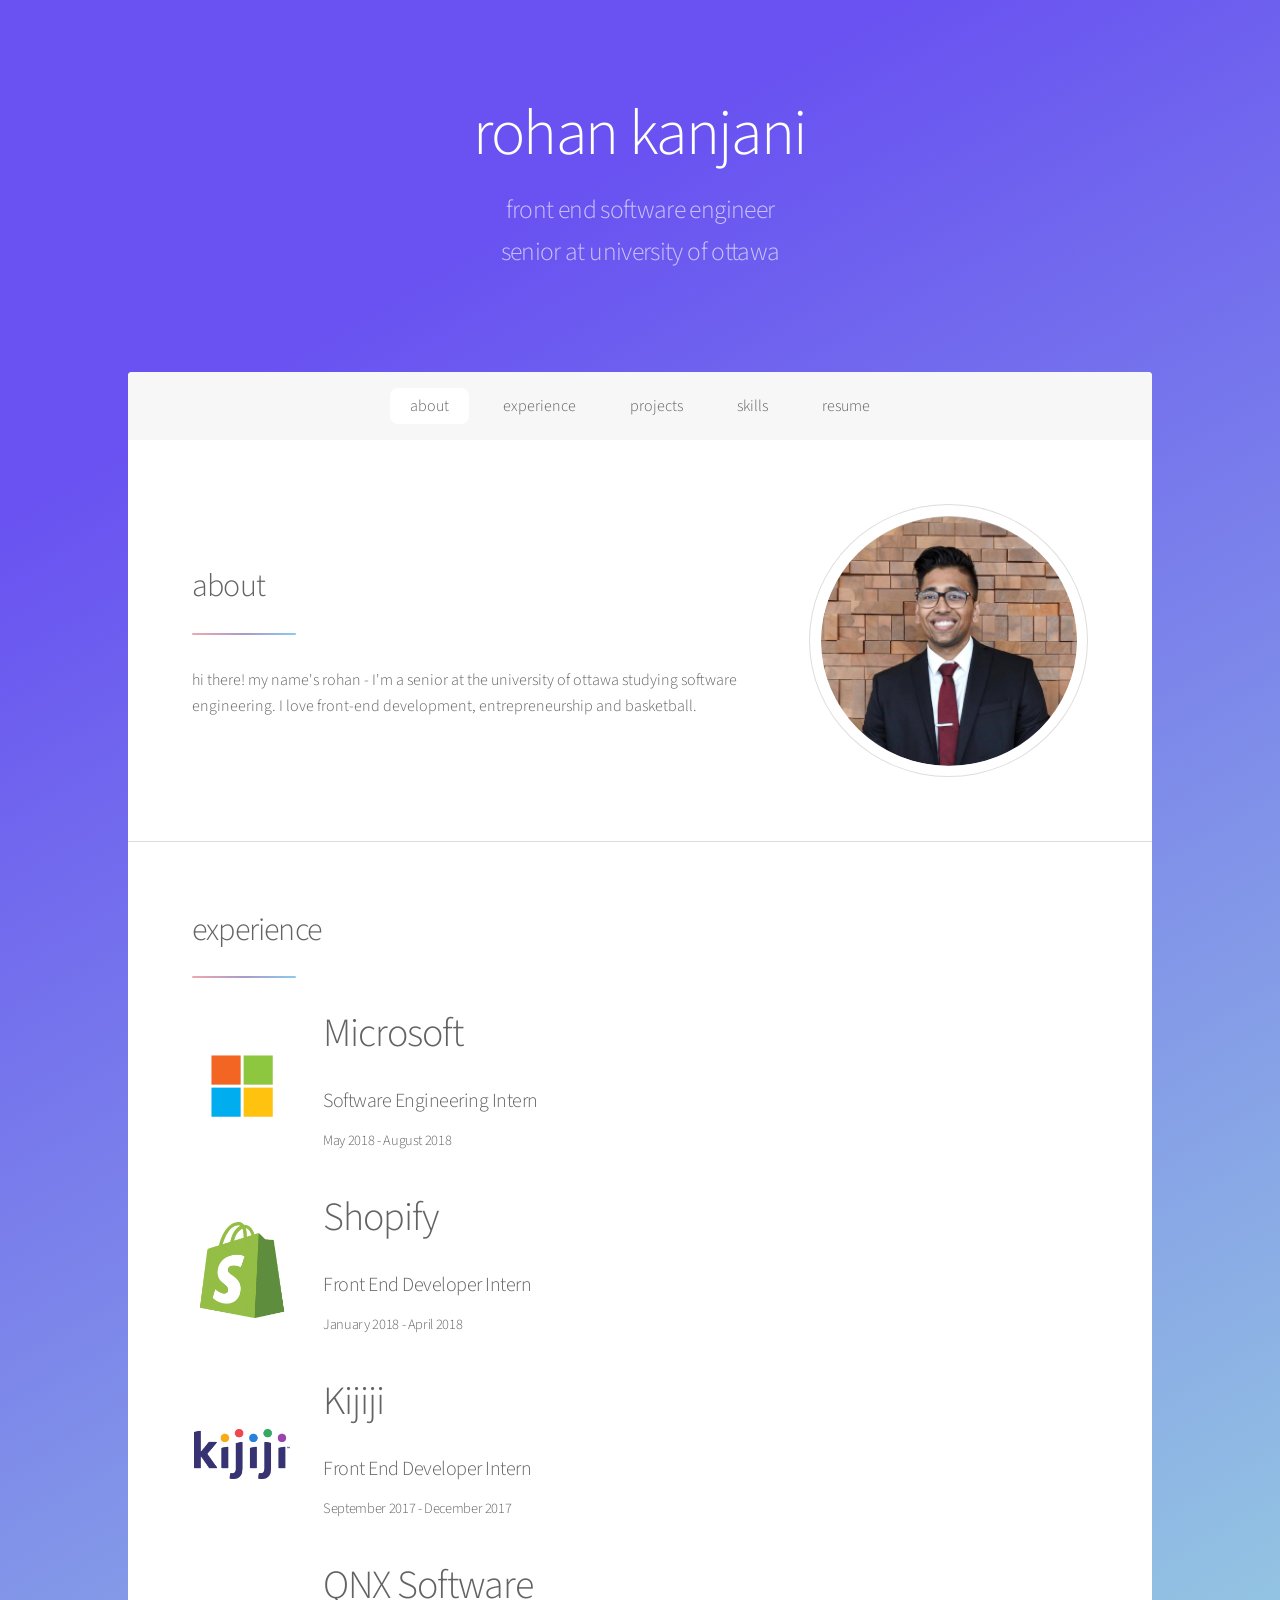
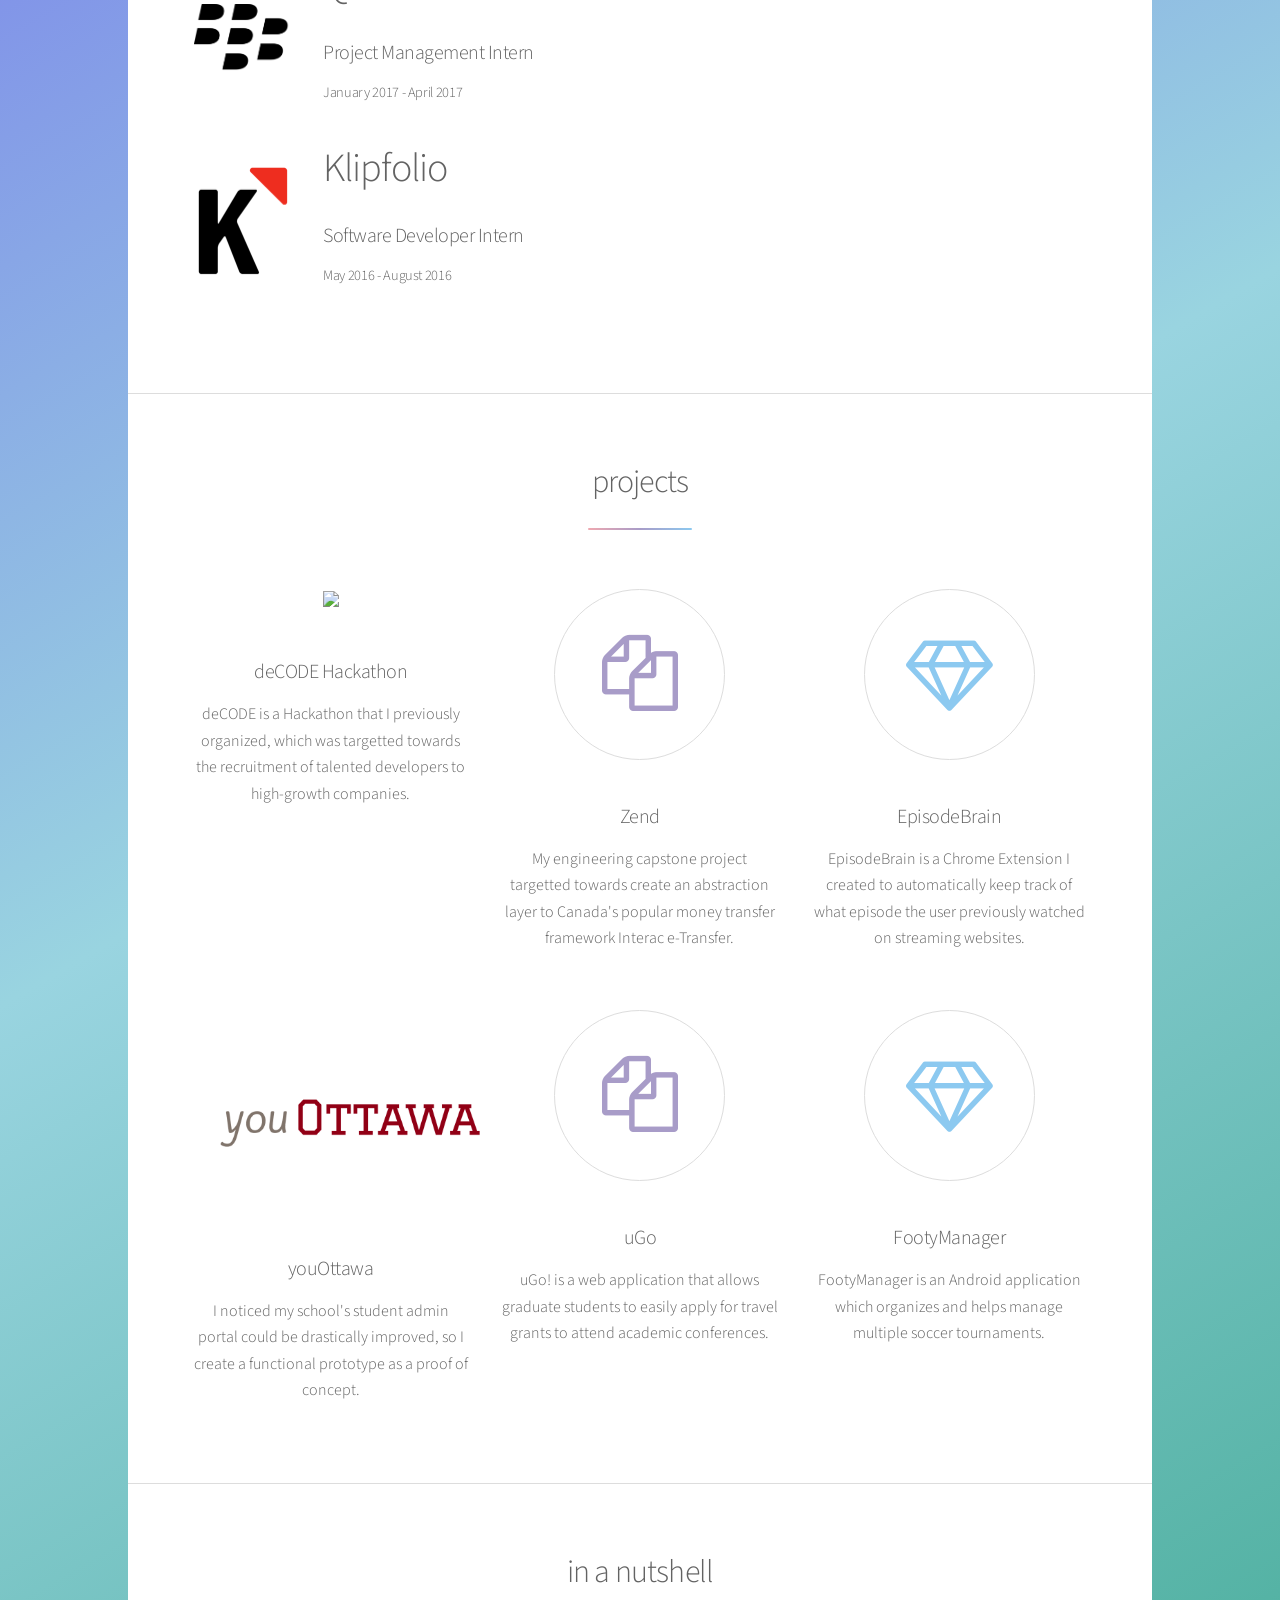
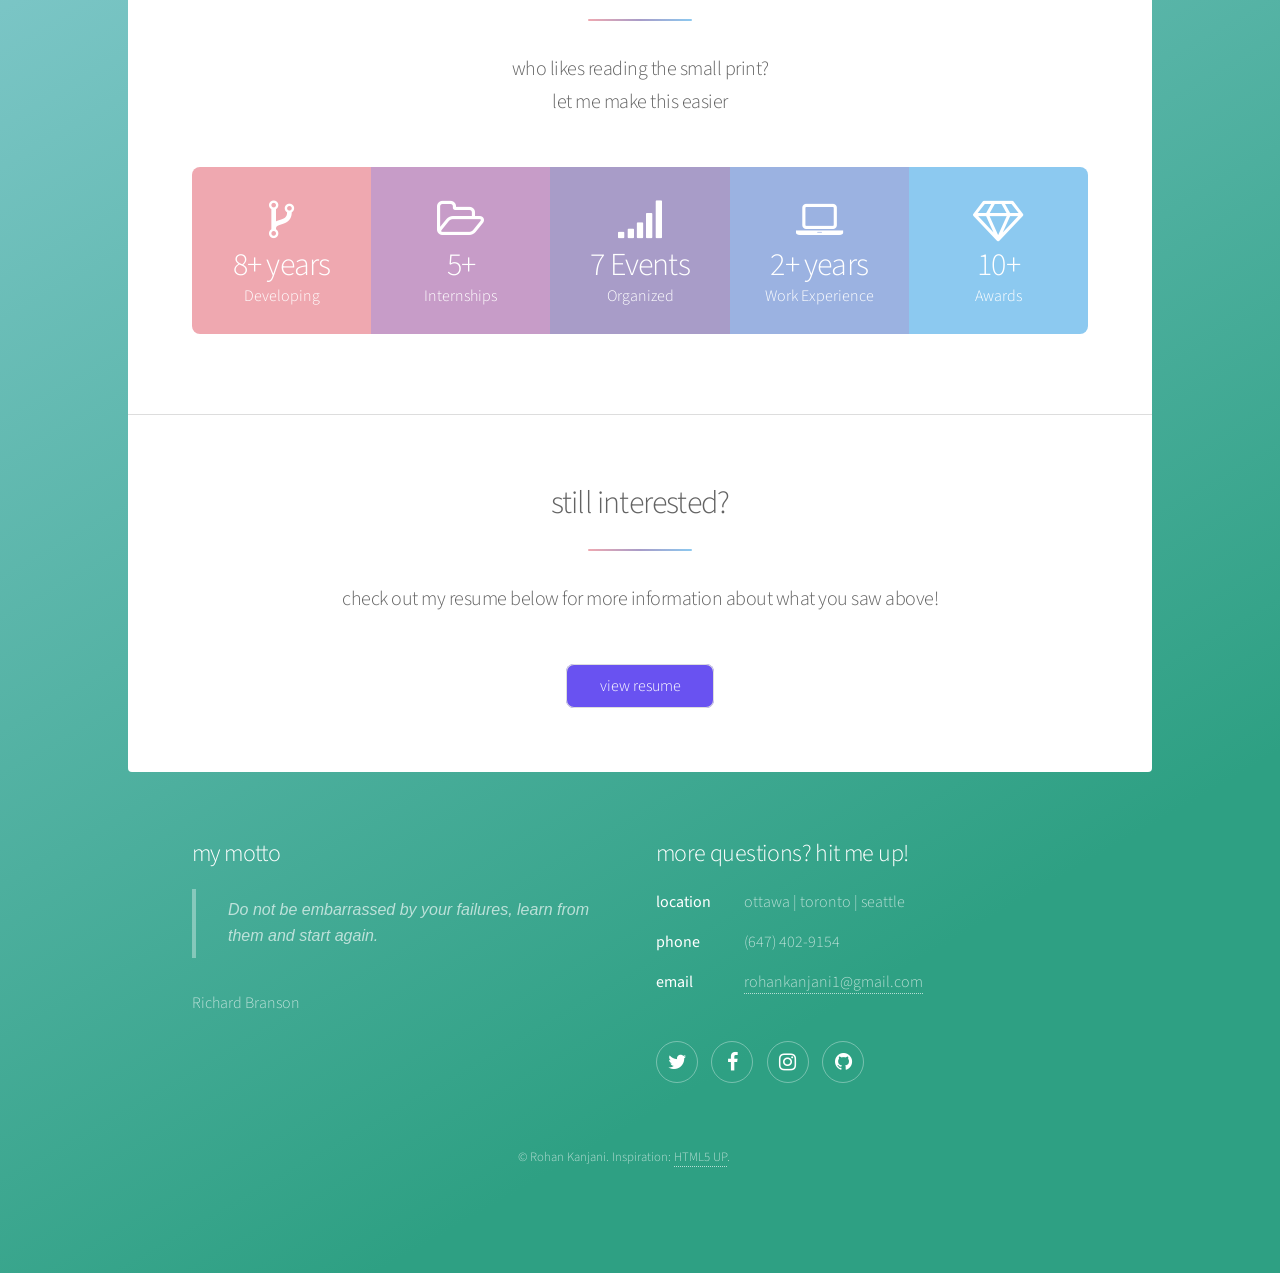
==== commit b4ab57a4: "updated everything" ====
--- a/index.html
+++ b/index.html
@@ -24,6 +24,7 @@
 					<nav id="nav">
 						<ul>
 							<li><a href="#intro" class="active">about</a></li>
+							<li><a href="#experience">experience</a></li>
 							<li><a href="#first">projects</a></li>
 							<li><a href="#second">skills</a></li>
 							<li><a href="#cta">resume</a></li>
@@ -40,14 +41,66 @@
 										<header class="major">
 											<h2>about</h2>
 										</header>
-										<p>Hey there! My name's Rohan - I'm a senior at the University of Ottawa studying Software Engineering. I love front-end development, entrepreneurship and basketball. Check out my resume below for the specifics or scroll down!</p>
-										<ul class="actions">
-											<li><a href="./assets/files/resume.pdf" class="button">Resume</a></li>
-										</ul>
+										<p>hi there! my name's rohan - I'm a senior at the university of ottawa studying software engineering. I love front-end development, entrepreneurship and basketball.</p>
+							<!-- 			<ul class="actions">
+											<li><a href="./assets/files/resume.pdf" class="button">resume</a></li>
+										</ul> -->
 									</div>
 									<span class="image"><img src="images/rohan.png" alt="" /></span>
 								</div>
 							</section>
+
+							<!-- Experience -->
+							<section id="experience" class="main">
+								<div class="spotlight">
+									<div class="content">
+										<header class="major">
+											<h2>experience</h2>
+										</header>
+										<span class="experience-row">
+											<span class="logo"><img src="images/microsoft.png" alt="" /></span>
+											<div class="details">
+												<h1>Microsoft</h1>
+												<h3>Software Engineering Intern</h3>
+												<h5>May 2018 - August 2018</h5>
+											</div>
+										</span>
+										<span class="experience-row">
+											<span class="logo"><img src="images/shopify.png" alt="" /></span>
+											<div class="details">
+												<h1>Shopify</h1>
+											<h3>Front End Developer Intern</h3>
+											<h5>January 2018 - April 2018</h5>
+											</div>
+										</span>
+										<span class="experience-row">
+											<span class="logo"><img class="stop-width" src="images/kijiji.png" alt="" /></span>
+											<div class="details">
+												<h1>Kijiji</h1>
+											<h3>Front End Developer Intern</h3>
+											<h5>September 2017 - December 2017</h5>
+											</div>
+										</span>
+										<span class="experience-row">
+											<span class="logo"><img class="stop-width" src="images/blackberry.png" alt="" /></span>
+											<div class="details">
+												<h1>QNX Software</h1>
+											<h3>Project Management Intern</h3>
+											<h5>January 2017 - April 2017</h5>
+											</div>
+										</span>
+										<span class="experience-row">
+											<span class="logo"><img class="stop-width" src="images/klipfolio.png" alt="" /></span>
+											<div class="details">
+												<h1>Klipfolio</h1>
+											<h3>Software Developer Intern</h3>
+											<h5>May 2016 - August 2016</h5>
+											</div>
+										</span>
+									</div>
+								</div>
+							</section>
+
 
 						<!-- First Section -->
 							<section id="first" class="main special">
@@ -73,19 +126,19 @@
 								</ul>
 								<ul class="features">
 									<li>
-										<span class="major icon style1"><img height=190 width="auto" src="images/youOttawa.png"/></span>
+										<span class="major icon style1"><img class="youottawa" height="auto" width=300 src="images/youOttawa.png"/></span>
 										<h3>youOttawa</h3>
 										<p>I noticed my school's student admin portal could be drastically improved, so I create a functional prototype as a proof of concept.</p>
 									</li>
 									<li>
 										<span class="icon major style3 fa-copy"></span>
 										<h3>uGo</h3>
-										<p>My engineering capstone project targetted towards create an abstraction layer to Canada's popular money transfer framework Interac e-Transfer.</p>
+										<p>uGo! is a web application that allows graduate students to easily apply for travel grants to attend academic conferences.</p>
 									</li>
 									<li>
 										<span class="icon major style5 fa-diamond"></span>
 										<h3>FootyManager</h3>
-										<p>EpisodeBrain is a Chrome Extension I created to automatically keep track of what episode the user previously watched on streaming websites.</p>
+										<p>FootyManager is an Android application which organizes and helps manage multiple soccer tournaments.</p>
 									</li>
 								</ul>
 							</section>
@@ -93,51 +146,43 @@
 						<!-- Second Section -->
 							<section id="second" class="main special">
 								<header class="major">
-									<h2>Ipsum consequat</h2>
-									<p>Donec imperdiet consequat consequat. Suspendisse feugiat congue<br />
-									posuere. Nulla massa urna, fermentum eget quam aliquet.</p>
+									<h2>in a nutshell</h2>
+									<p>who likes reading the small print? <br/>
+									let me make this easier</p>
 								</header>
 								<ul class="statistics">
 									<li class="style1">
 										<span class="icon fa-code-fork"></span>
-										<strong>5,120</strong> Etiam
+										<strong>8+ years</strong> Developing
 									</li>
 									<li class="style2">
 										<span class="icon fa-folder-open-o"></span>
-										<strong>8,192</strong> Magna
+										<strong>5+</strong> Internships
 									</li>
 									<li class="style3">
 										<span class="icon fa-signal"></span>
-										<strong>2,048</strong> Tempus
+										<strong>7 Events</strong> Organized
 									</li>
 									<li class="style4">
 										<span class="icon fa-laptop"></span>
-										<strong>4,096</strong> Aliquam
+										<strong>2+ years</strong> Work Experience
 									</li>
 									<li class="style5">
 										<span class="icon fa-diamond"></span>
-										<strong>1,024</strong> Nullam
+										<strong>10+</strong> Awards
 									</li>
 								</ul>
-								<p class="content">Nam elementum nisl et mi a commodo porttitor. Morbi sit amet nisl eu arcu faucibus hendrerit vel a risus. Nam a orci mi, elementum ac arcu sit amet, fermentum pellentesque et purus. Integer maximus varius lorem, sed convallis diam accumsan sed. Etiam porttitor placerat sapien, sed eleifend a enim pulvinar faucibus semper quis ut arcu. Ut non nisl a mollis est efficitur vestibulum. Integer eget purus nec nulla mattis et accumsan ut magna libero. Morbi auctor iaculis porttitor. Sed ut magna ac risus et hendrerit scelerisque. Praesent eleifend lacus in lectus aliquam porta. Cras eu ornare dui curabitur lacinia.</p>
-								<footer class="major">
-									<ul class="actions special">
-										<li><a href="generic.html" class="button">Learn More</a></li>
-									</ul>
-								</footer>
 							</section>
 
 						<!-- Get Started -->
 							<section id="cta" class="main special">
 								<header class="major">
-									<h2>Congue imperdiet</h2>
-									<p>Donec imperdiet consequat consequat. Suspendisse feugiat congue<br />
-									posuere. Nulla massa urna, fermentum eget quam aliquet.</p>
+									<h2>still interested?</h2>
+									<p>check out my resume below for more information about what you saw above!</p>
 								</header>
 								<footer class="major">
 									<ul class="actions special">
-										<li><a href="generic.html" class="button primary">Get Started</a></li>
-										<li><a href="generic.html" class="button">Learn More</a></li>
+										<li><a href="./assets/files/resume.pdf" class="button purple cta-resume">view resume</a></li>
 									</ul>
 								</footer>
 							</section>
@@ -147,20 +192,22 @@
 				<!-- Footer -->
 					<footer id="footer">
 						<section>
-							<h2>Aliquam sed mauris</h2>
-							<p>Sed lorem ipsum dolor sit amet et nullam consequat feugiat consequat magna adipiscing tempus etiam dolore veroeros. eget dapibus mauris. Cras aliquet, nisl ut viverra sollicitudin, ligula erat egestas velit, vitae tincidunt odio.</p>
-							<ul class="actions">
-								<li><a href="generic.html" class="button">Learn More</a></li>
-							</ul>
+							<h2>my motto</h2>
+							<blockquote>
+								Do not be embarrassed by your failures, learn from them and start again.
+							</blockquote>
+							<address>
+								Richard Branson
+							</address>
 						</section>
 						<section>
 							<h2>more questions? hit me up!</h2>
 							<dl class="alt">
-								<dt>Location</dt>
-								<dd>Ottawa | Toronto | Seattle</dt>
-								<dt>Phone</dt>
+								<dt>location</dt>
+								<dd>ottawa | toronto | seattle</dt>
+								<dt>phone</dt>
 								<dd>(647) 402-9154</dd>
-								<dt>Email</dt>
+								<dt>email</dt>
 								<dd><a href="#">rohankanjani1@gmail.com</a></dd>
 							</dl>
 							<ul class="icons">
--- a/assets/css/main.css
+++ b/assets/css/main.css
@@ -99,7 +99,7 @@
 	}
 
 	body {
-		background: linear-gradient(150deg,#6952f1 15%,#99d4e0 70%,#a6ffcb 94%);
+		background: linear-gradient(150deg,#6952f1 10%,#99d4e0 50%,#2ea083 90%);
 		background-color: none;
 	}
 
@@ -2269,6 +2269,11 @@
 			color: #efa8b0;
 		}
 
+		.icon.style1 img.youottawa {
+			margin-top: 72px;
+    		margin-bottom: 45px;
+		}
+
 		.icon.style2 {
 			color: #c79cc8;
 		}
@@ -2972,6 +2977,35 @@
 				margin: 0 0 2em 0;
 			}
 
+			.spotlight .content .experience-row{
+				display: flex;
+				align-items: center;
+				margin-top:2em;
+				margin-bottom: 2em;
+			}
+
+			.spotlight .content .experience-row .details{
+				flex: 1;
+			}
+
+			.spotlight .content .experience-row .logo{
+				display: inline-block;
+				padding: 0.1em;
+				margin-right:2em;
+			}
+
+			.spotlight .content .experience-row .logo img{
+				display: block;
+				height: 6em;
+			}
+
+			.spotlight .content .experience-row .logo img.stop-width{
+				display: block;
+				width: 6em;
+				height:auto;
+			}
+
+
 		.spotlight .image {
 			display: inline-block;
 			margin-left: 4em;
@@ -3373,6 +3407,22 @@
 				background-color: rgba(222, 222, 222, 0.5);
 			}
 
+			#main input[type="submit"].purple:active,
+			#main input[type="reset"].purple:active,
+			#main input[type="button"].purple:active,
+			#main button.purple,
+			#main .button.purple {
+				background-color: #6952f1;
+				color: #fff !important;
+			}
+			#main input[type="submit"].purple:hover,
+			#main input[type="reset"].purple:hover,
+			#main input[type="button"].purple:hover,
+			#main button.purple:hover,
+			#main .button.purple:hover {
+				background-color: #381be6;
+			}
+
 			#main input[type="submit"].icon:before,
 			#main input[type="reset"].icon:before,
 			#main input[type="button"].icon:before,
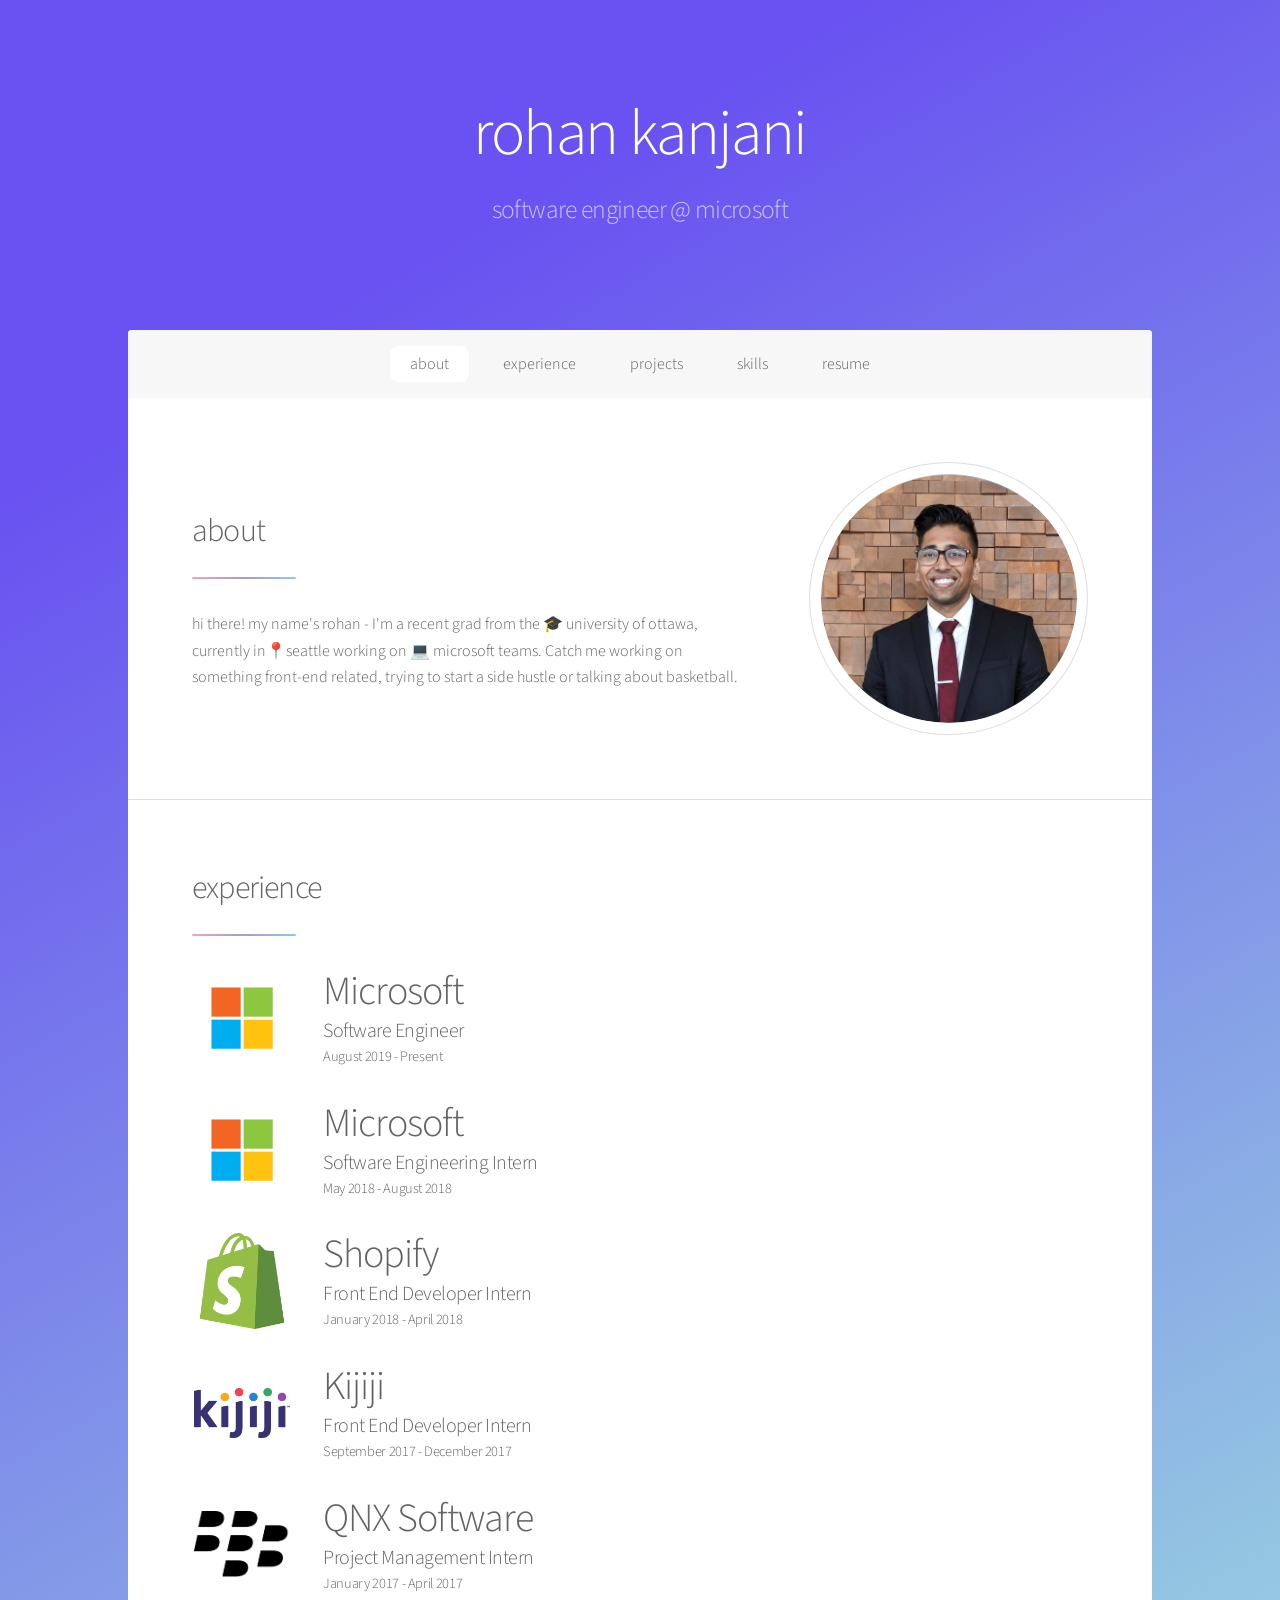
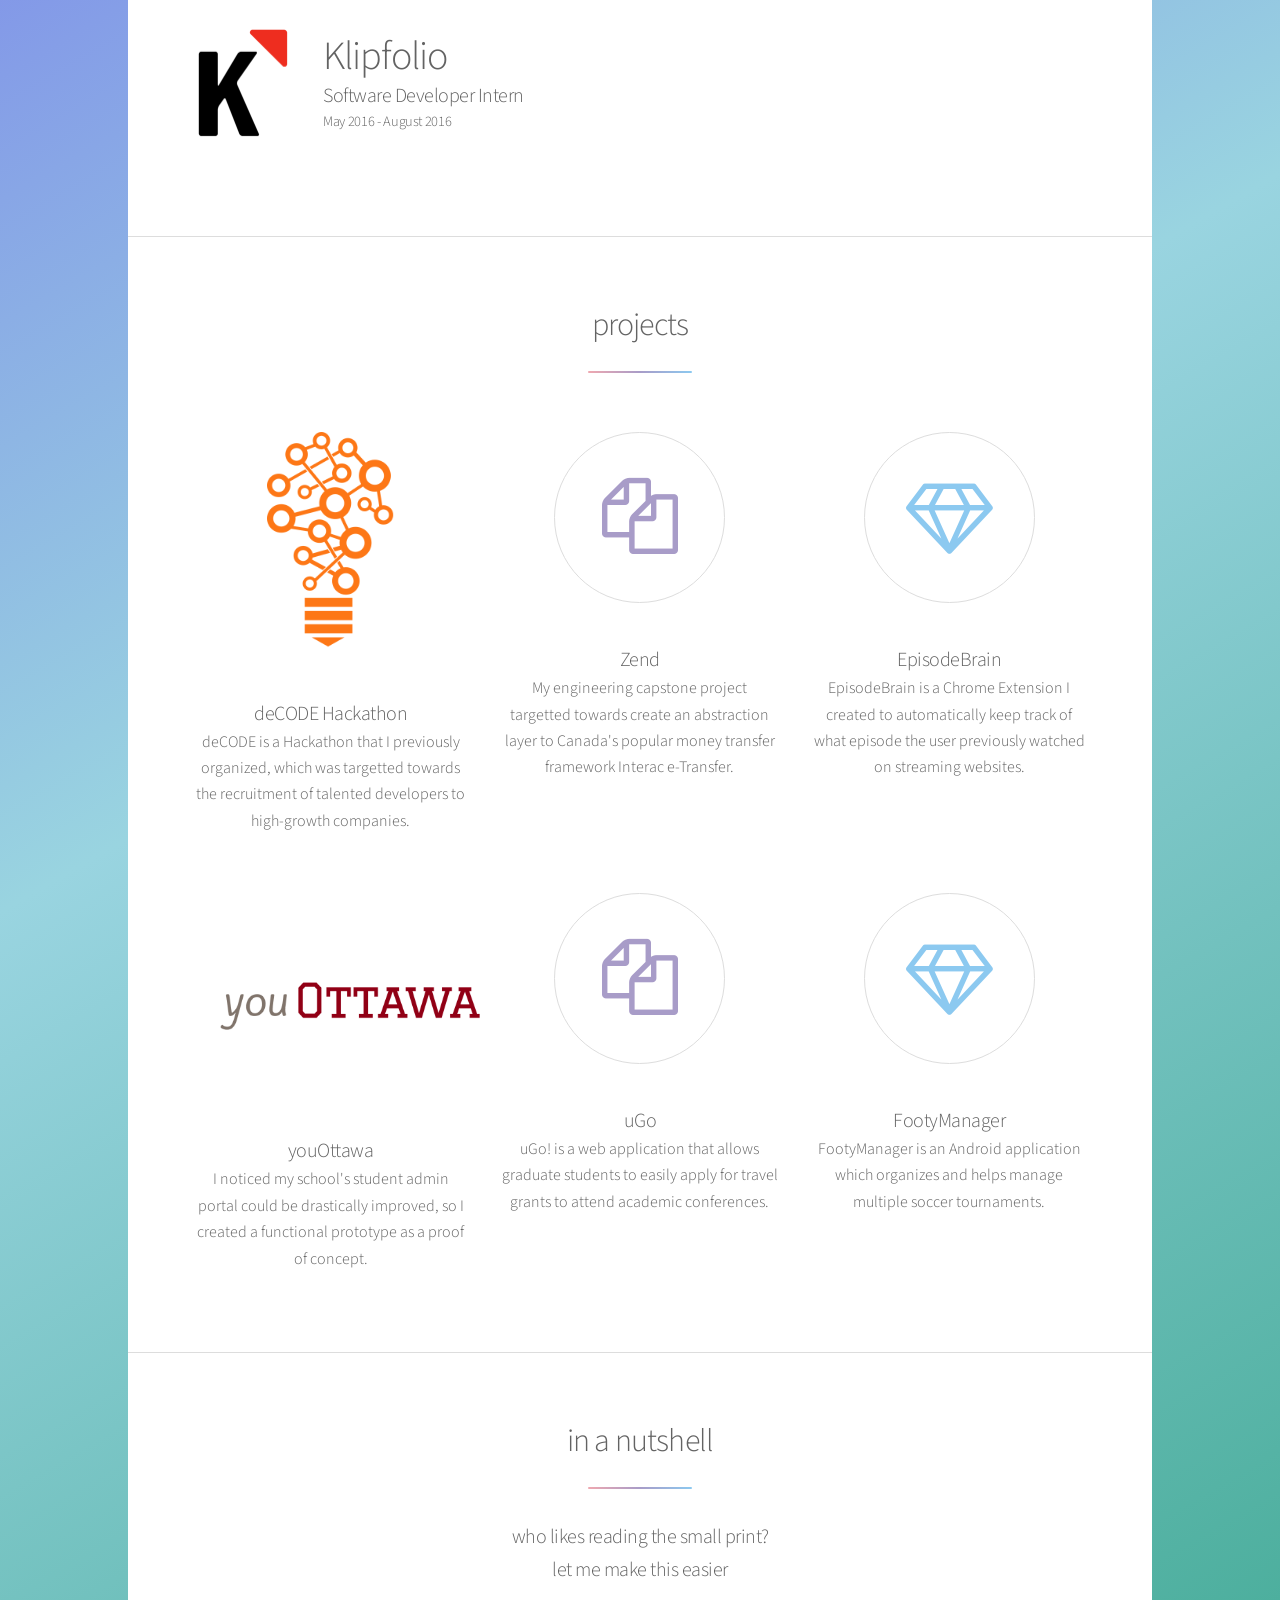
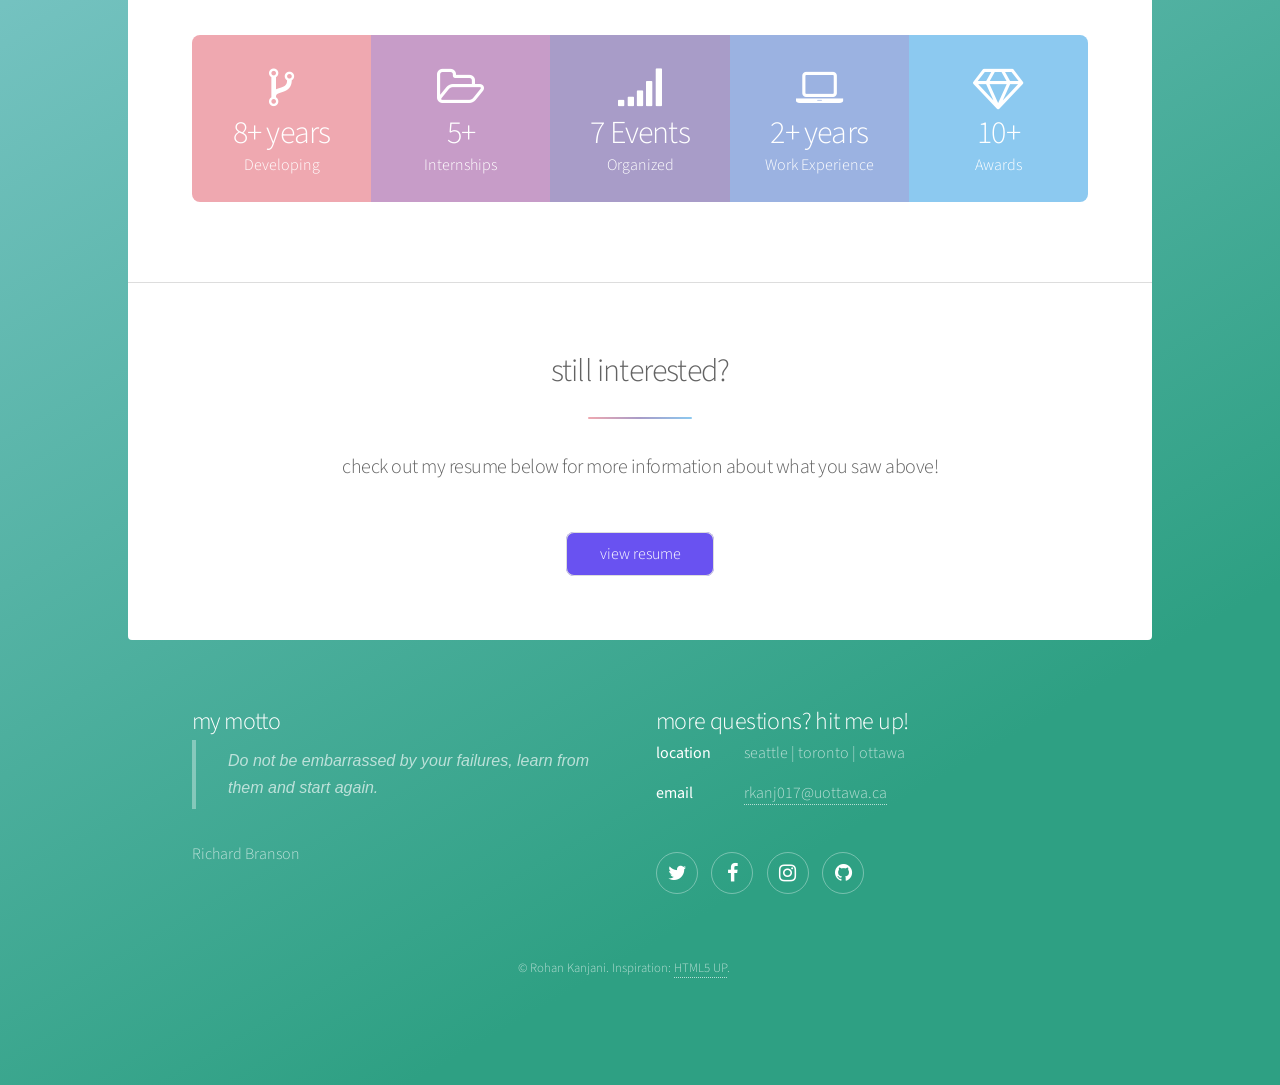
==== commit ae526ed3: "updated website" ====
--- a/index.html
+++ b/index.html
@@ -16,8 +16,7 @@
 					<header id="header" class="alt">
 						<!-- <span class="logo"><img src="images/logo.svg" alt="" /></span> -->
 						<h1>rohan kanjani</h1>
-						<p>front end software engineer<br />
-						senior at university of ottawa</p>
+						<p>software engineer @ microsoft</p>
 					</header>
 
 				<!-- Nav -->
@@ -41,7 +40,7 @@
 										<header class="major">
 											<h2>about</h2>
 										</header>
-										<p>hi there! my name's rohan - I'm a senior at the university of ottawa studying software engineering. I love front-end development, entrepreneurship and basketball.</p>
+										<p>hi there! my name's rohan - I'm a recent grad from the 🎓 university of ottawa, currently in📍seattle working on 💻 microsoft teams. Catch me working on something front-end related, trying to start a side hustle or talking about basketball.</p>
 							<!-- 			<ul class="actions">
 											<li><a href="./assets/files/resume.pdf" class="button">resume</a></li>
 										</ul> -->
@@ -61,6 +60,14 @@
 											<span class="logo"><img src="images/microsoft.png" alt="" /></span>
 											<div class="details">
 												<h1>Microsoft</h1>
+												<h3>Software Engineer</h3>
+												<h5>August 2019 - Present</h5>
+											</div>
+										</span>
+										<span class="experience-row">
+											<span class="logo"><img src="images/microsoft.png" alt="" /></span>
+											<div class="details">
+												<h1>Microsoft</h1>
 												<h3>Software Engineering Intern</h3>
 												<h5>May 2018 - August 2018</h5>
 											</div>
@@ -109,7 +116,7 @@
 								</header>
 								<ul class="features">
 									<li>
-										<span class="major icon style1"><img height=190 width="auto" src="images/decode.png"/></span>
+										<span class="major icon style1"><img height=216 width="auto" src="images/decode.png"/></span>
 										<h3>deCODE Hackathon</h3>
 										<p>deCODE is a Hackathon that I previously organized, which was targetted towards the recruitment of talented developers to high-growth companies.</p>
 									</li>
@@ -128,7 +135,7 @@
 									<li>
 										<span class="major icon style1"><img class="youottawa" height="auto" width=300 src="images/youOttawa.png"/></span>
 										<h3>youOttawa</h3>
-										<p>I noticed my school's student admin portal could be drastically improved, so I create a functional prototype as a proof of concept.</p>
+										<p>I noticed my school's student admin portal could be drastically improved, so I created a functional prototype as a proof of concept.</p>
 									</li>
 									<li>
 										<span class="icon major style3 fa-copy"></span>
@@ -204,16 +211,14 @@
 							<h2>more questions? hit me up!</h2>
 							<dl class="alt">
 								<dt>location</dt>
-								<dd>ottawa | toronto | seattle</dt>
-								<dt>phone</dt>
-								<dd>(647) 402-9154</dd>
+								<dd>seattle | toronto | ottawa</dt>
 								<dt>email</dt>
-								<dd><a href="#">rohankanjani1@gmail.com</a></dd>
+								<dd><a href="#">rkanj017@uottawa.ca</a></dd>
 							</dl>
 							<ul class="icons">
 								<li><a href="#" class="icon fa-twitter alt"><span class="label">Twitter</span></a></li>
 								<li><a href="#" class="icon fa-facebook alt"><span class="label">Facebook</span></a></li>
-								<li><a href="#" class="icon fa-instagram alt"><span class="label">Instagram</span></a></li>
+								<li><a href="https://www.instagram.com/rohankanjani" class="icon fa-instagram alt"><span class="label">Instagram</span></a></li>
 								<li><a href="#" class="icon fa-github alt"><span class="label">GitHub</span></a></li>
 							</ul>
 						</section>
--- a/assets/css/main.css
+++ b/assets/css/main.css
@@ -193,7 +193,7 @@
 	h1, h2, h3, h4, h5, h6 {
 		font-weight: 300;
 		line-height: 1.5;
-		margin: 0 0 0.7em 0;
+		margin: auto;
 		letter-spacing: -0.025em;
 	}
 
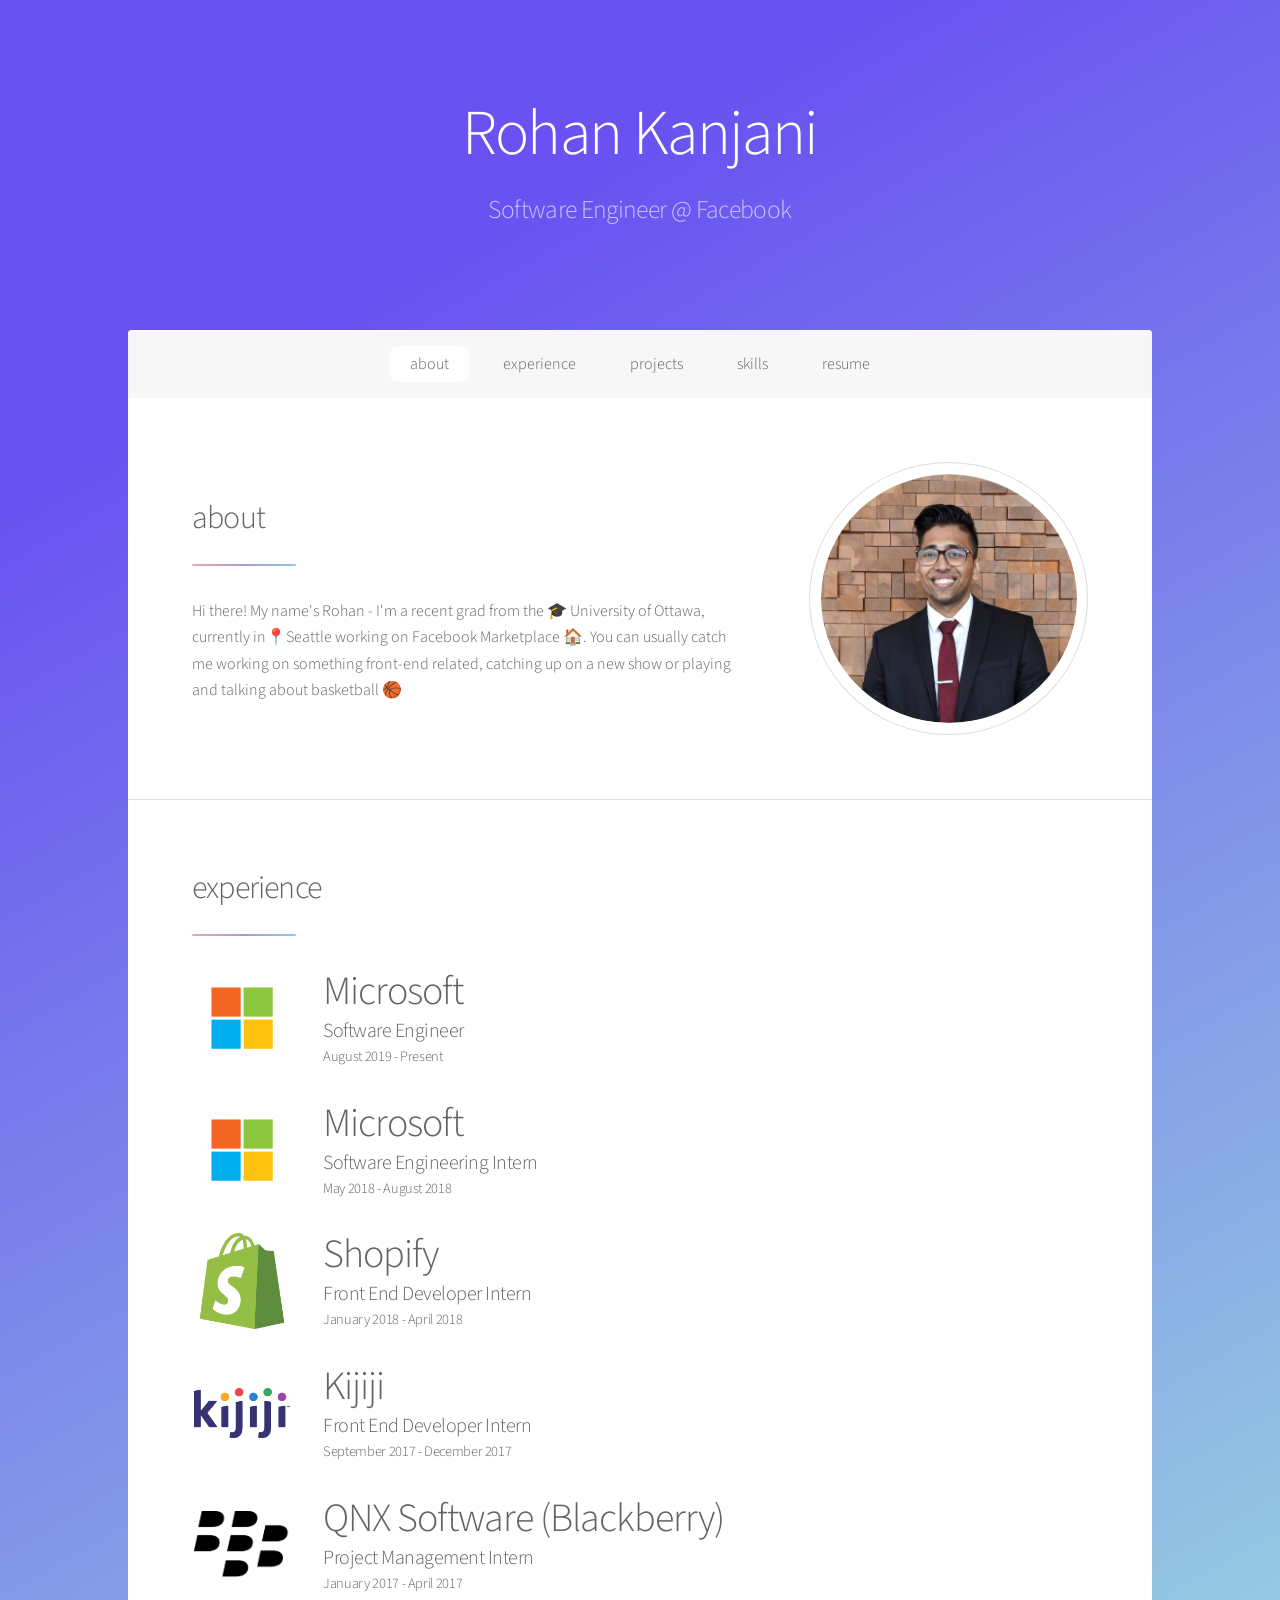
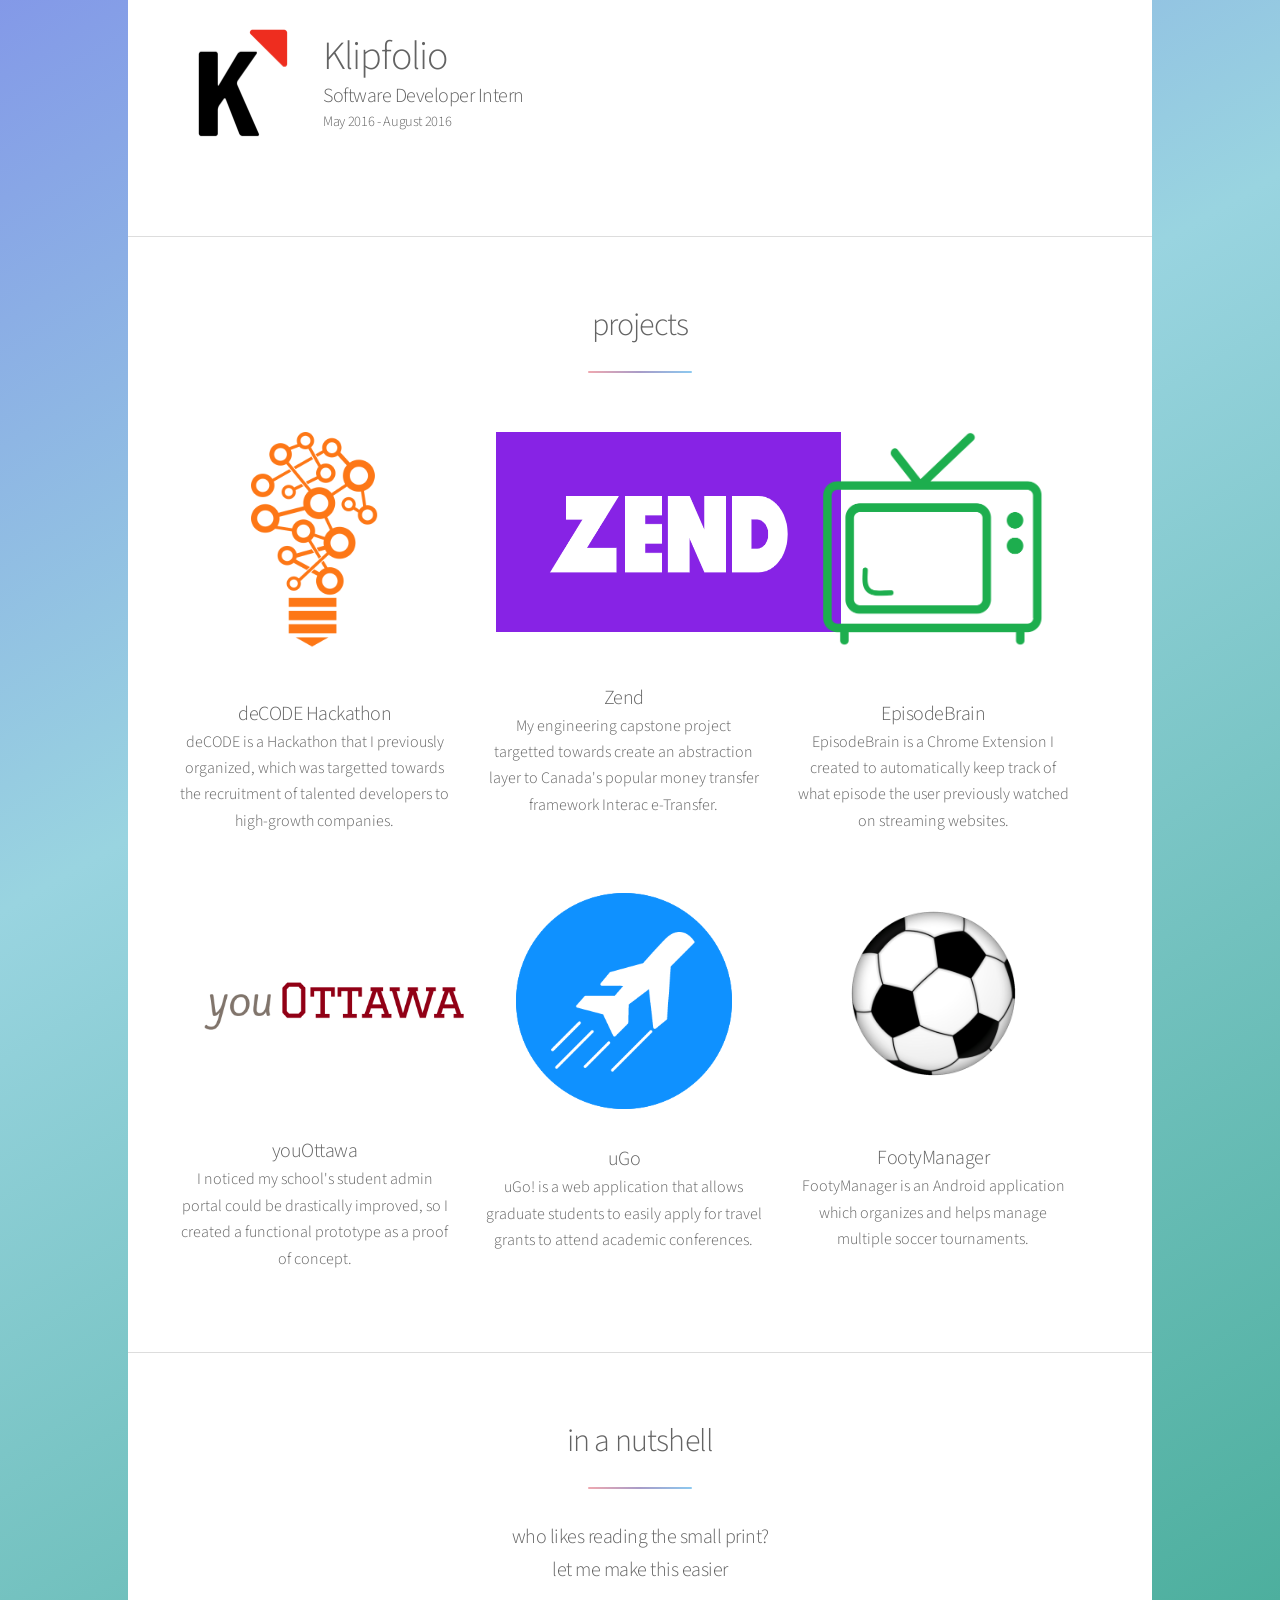
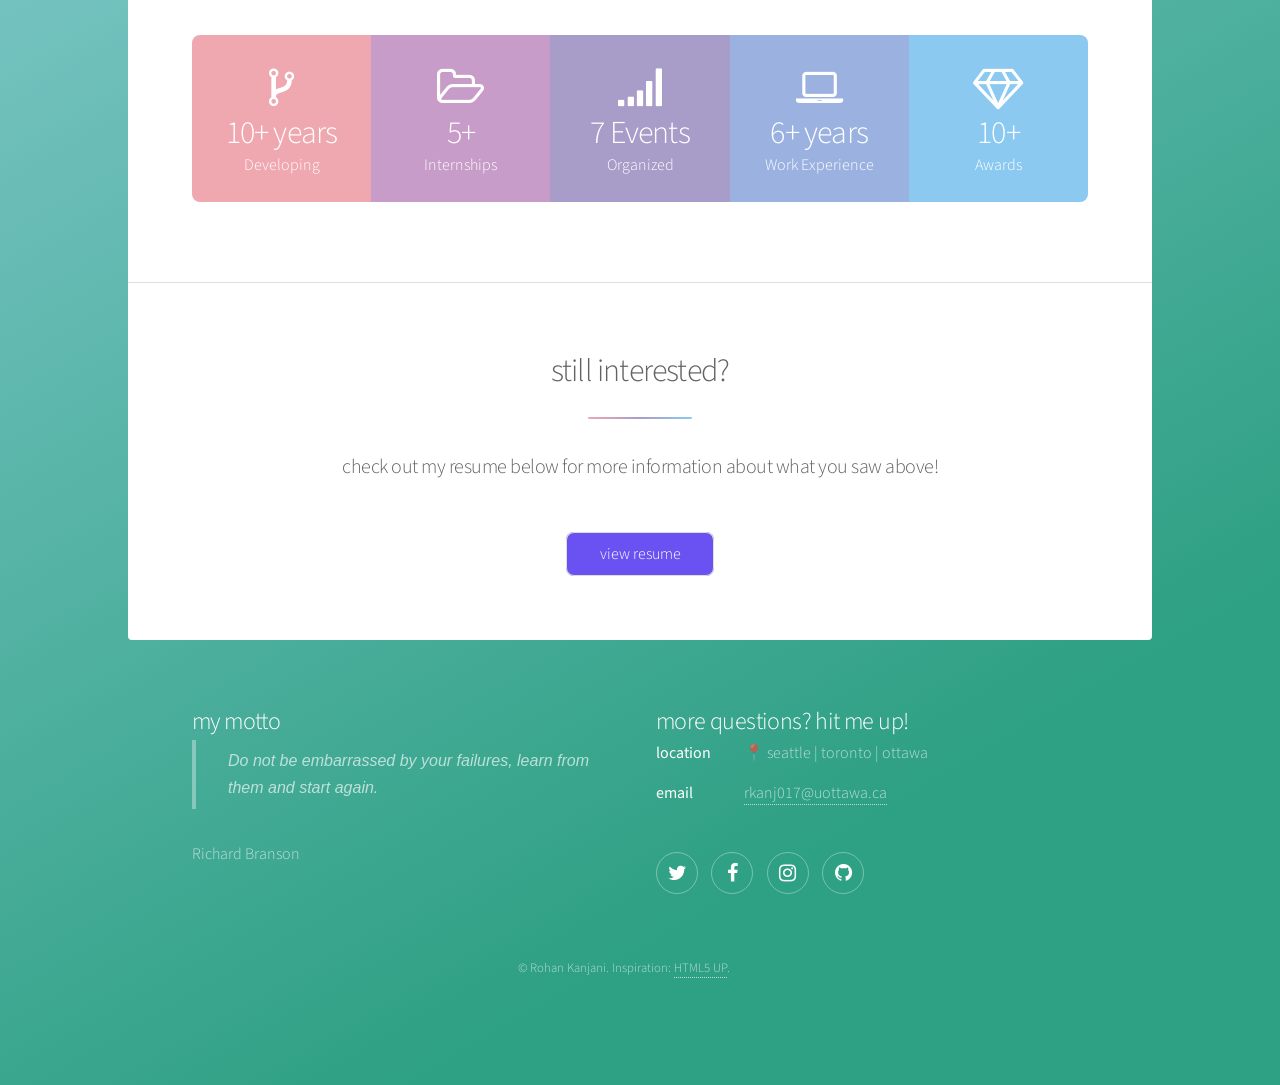
==== commit 98a4a190: "Much needed update" ====
--- a/index.html
+++ b/index.html
@@ -6,6 +6,7 @@
 		<meta name="viewport" content="width=device-width, initial-scale=1, user-scalable=no" />
 		<link rel="stylesheet" href="assets/css/main.css" />
 		<noscript><link rel="stylesheet" href="assets/css/noscript.css" /></noscript>
+		<link rel="icon" href="images/latte.png"></link>
 	</head>
 	<body class="is-preload">
 
@@ -15,8 +16,8 @@
 				<!-- Header -->
 					<header id="header" class="alt">
 						<!-- <span class="logo"><img src="images/logo.svg" alt="" /></span> -->
-						<h1>rohan kanjani</h1>
-						<p>software engineer @ microsoft</p>
+						<h1>Rohan Kanjani</h1>
+						<p>Software Engineer @ Facebook</p>
 					</header>
 
 				<!-- Nav -->
@@ -40,7 +41,7 @@
 										<header class="major">
 											<h2>about</h2>
 										</header>
-										<p>hi there! my name's rohan - I'm a recent grad from the 🎓 university of ottawa, currently in📍seattle working on 💻 microsoft teams. Catch me working on something front-end related, trying to start a side hustle or talking about basketball.</p>
+										<p>Hi there! My name's Rohan - I'm a recent grad from the 🎓 University of Ottawa, currently in📍Seattle working on Facebook Marketplace 🏠. You can usually catch me working on something front-end related, catching up on a new show or playing and talking about basketball 🏀</p>
 							<!-- 			<ul class="actions">
 											<li><a href="./assets/files/resume.pdf" class="button">resume</a></li>
 										</ul> -->
@@ -91,7 +92,7 @@
 										<span class="experience-row">
 											<span class="logo"><img class="stop-width" src="images/blackberry.png" alt="" /></span>
 											<div class="details">
-												<h1>QNX Software</h1>
+												<h1>QNX Software (Blackberry)</h1>
 											<h3>Project Management Intern</h3>
 											<h5>January 2017 - April 2017</h5>
 											</div>
@@ -121,12 +122,12 @@
 										<p>deCODE is a Hackathon that I previously organized, which was targetted towards the recruitment of talented developers to high-growth companies.</p>
 									</li>
 									<li>
-										<span class="icon major style3 fa-copy"></span>
+										<span class="major icon style1"><img class="zend" height="200" width=345 src="images/zend.png"/></span>
 										<h3>Zend</h3>
 										<p>My engineering capstone project targetted towards create an abstraction layer to Canada's popular money transfer framework Interac e-Transfer.</p>
 									</li>
 									<li>
-										<span class="icon major style5 fa-diamond"></span>
+										<span class="major icon style1"><img class="episodebrain" height="216" width=auto src="images/episodebrain.png"/></span>
 										<h3>EpisodeBrain</h3>
 										<p>EpisodeBrain is a Chrome Extension I created to automatically keep track of what episode the user previously watched on streaming websites.</p>
 									</li>
@@ -138,12 +139,12 @@
 										<p>I noticed my school's student admin portal could be drastically improved, so I created a functional prototype as a proof of concept.</p>
 									</li>
 									<li>
-										<span class="icon major style3 fa-copy"></span>
+										<span class="major icon style1"><img class="ugo" height="216" width=auto src="images/ugo.png"/></span>
 										<h3>uGo</h3>
 										<p>uGo! is a web application that allows graduate students to easily apply for travel grants to attend academic conferences.</p>
 									</li>
 									<li>
-										<span class="icon major style5 fa-diamond"></span>
+										<span class="major icon style1"><img class="footymanager" height="200" width=auto src="images/footymanager.png"/></span>
 										<h3>FootyManager</h3>
 										<p>FootyManager is an Android application which organizes and helps manage multiple soccer tournaments.</p>
 									</li>
@@ -160,7 +161,7 @@
 								<ul class="statistics">
 									<li class="style1">
 										<span class="icon fa-code-fork"></span>
-										<strong>8+ years</strong> Developing
+										<strong>10+ years</strong> Developing
 									</li>
 									<li class="style2">
 										<span class="icon fa-folder-open-o"></span>
@@ -172,7 +173,7 @@
 									</li>
 									<li class="style4">
 										<span class="icon fa-laptop"></span>
-										<strong>2+ years</strong> Work Experience
+										<strong>6+ years</strong> Work Experience
 									</li>
 									<li class="style5">
 										<span class="icon fa-diamond"></span>
@@ -211,7 +212,7 @@
 							<h2>more questions? hit me up!</h2>
 							<dl class="alt">
 								<dt>location</dt>
-								<dd>seattle | toronto | ottawa</dt>
+								<dd>📍 seattle | toronto | ottawa</dt>
 								<dt>email</dt>
 								<dd><a href="#">rkanj017@uottawa.ca</a></dd>
 							</dl>
--- a/assets/css/main.css
+++ b/assets/css/main.css
@@ -2274,6 +2274,10 @@
     		margin-bottom: 45px;
 		}
 
+		.icon.style1 img.ugo {
+    		margin-bottom: -15px;
+		}
+
 		.icon.style2 {
 			color: #c79cc8;
 		}
@@ -2795,7 +2799,8 @@
 
 		.features li {
 			width: calc(33.3333333333% - 2em);
-			margin-left: 2em;
+			margin-left: 1em;
+			margin-right: 1em;
 			margin-top: 3em;
 			padding: 0;
 		}
@@ -3807,4 +3812,4 @@
 				max-width: 100%;
 			}
 
-		}+		}
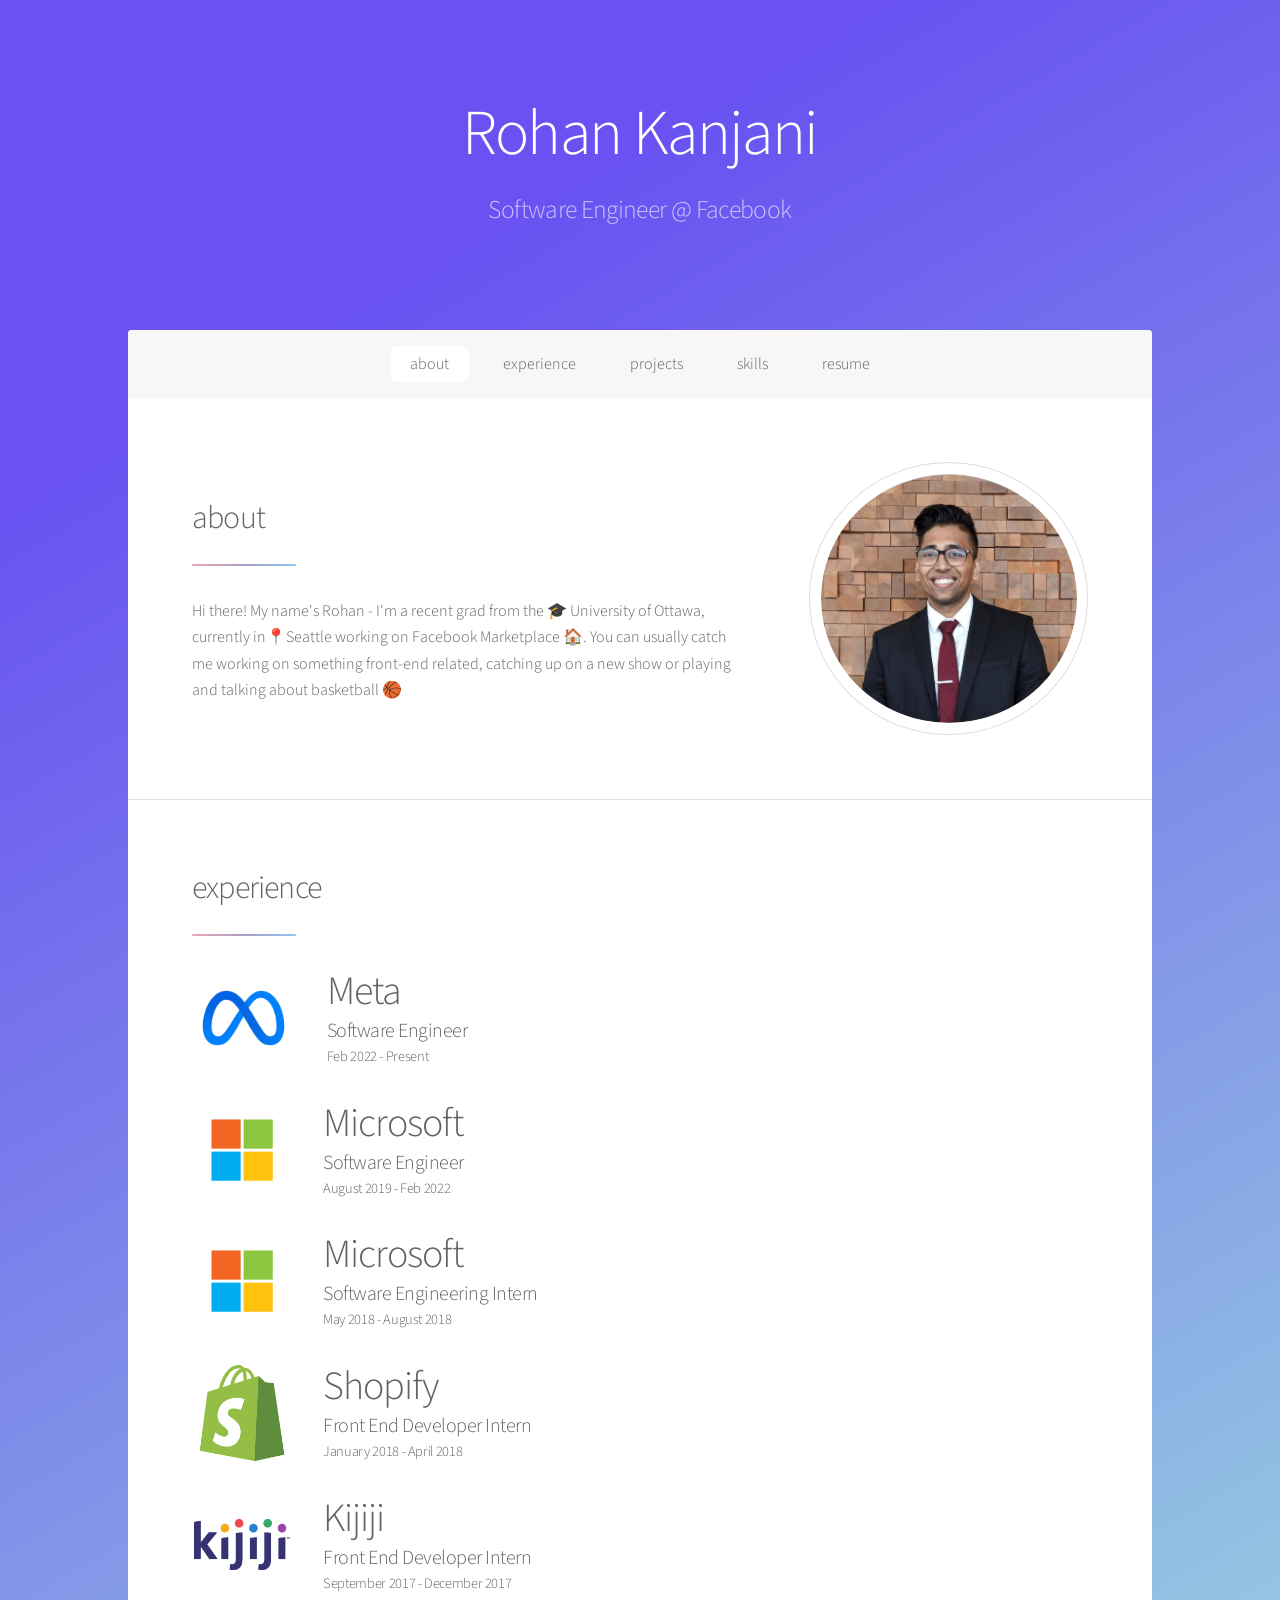
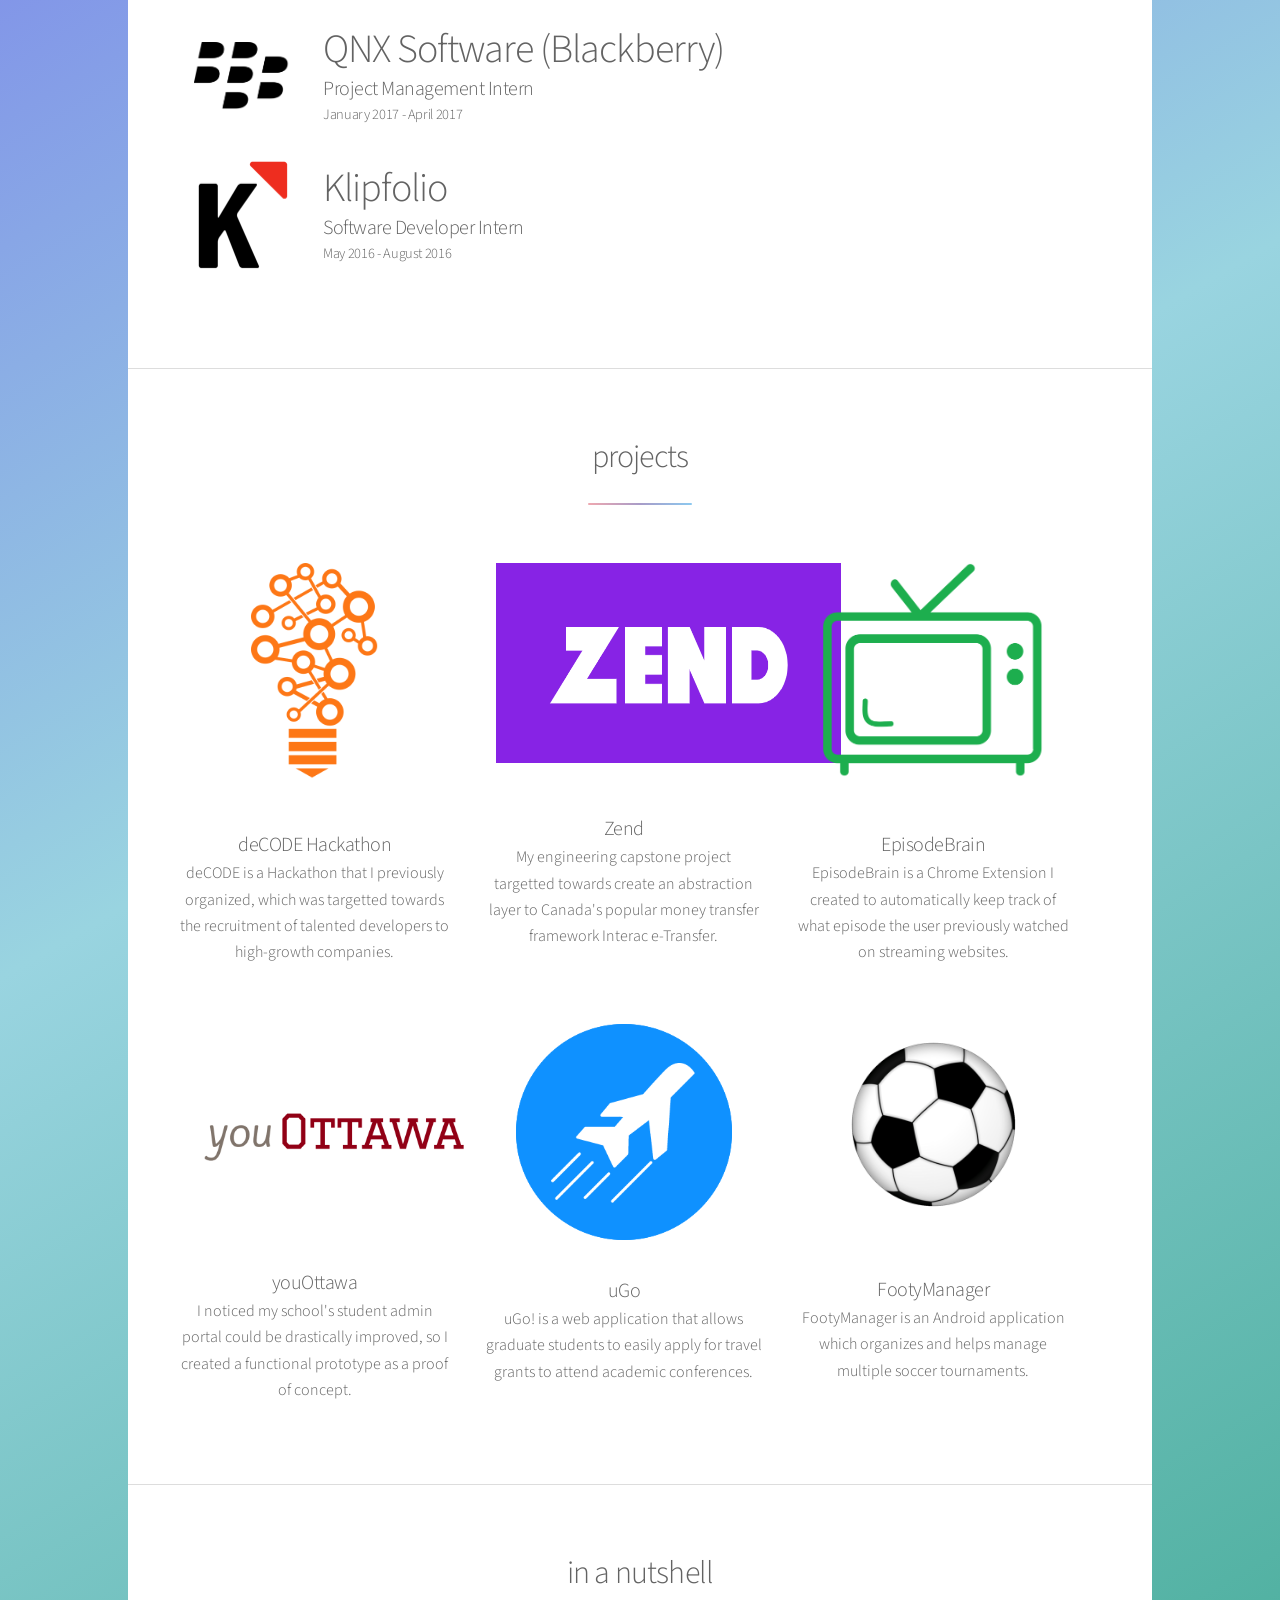
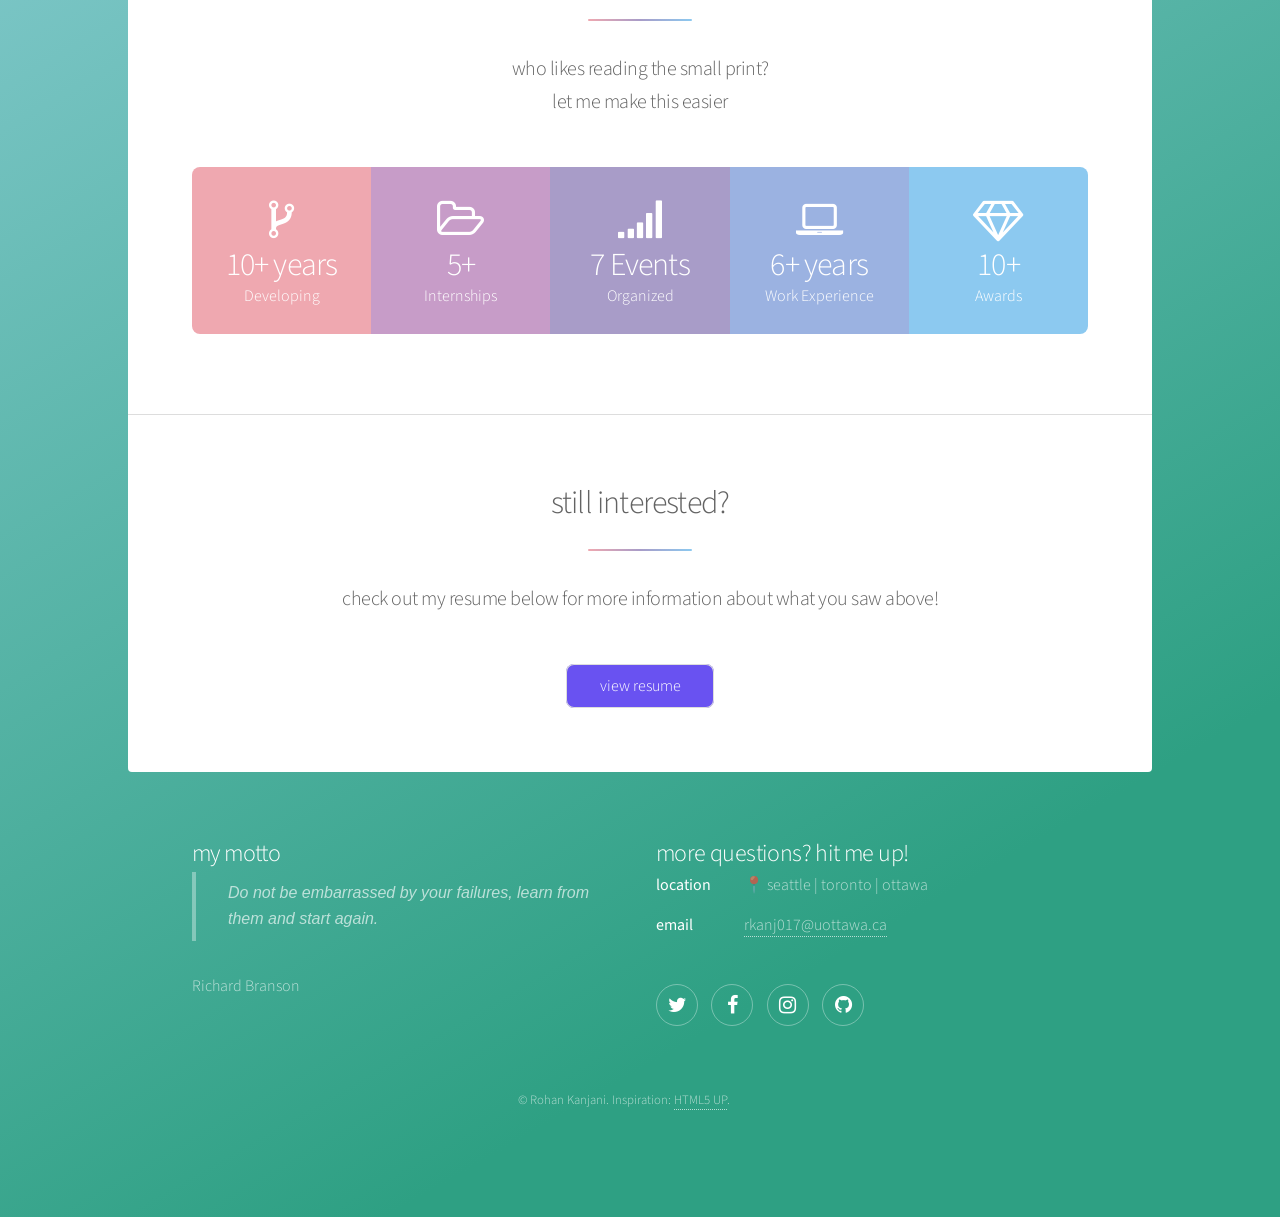
==== commit 29511b2e: "Updated experience" ====
--- a/index.html
+++ b/index.html
@@ -58,11 +58,19 @@
 											<h2>experience</h2>
 										</header>
 										<span class="experience-row">
+											<span class="logo"><img class="meta" src="images/meta.png" alt="" /></span>
+											<div class="details">
+												<h1>Meta</h1>
+												<h3>Software Engineer</h3>
+												<h5>Feb 2022 - Present</h5>
+											</div>
+										</span>
+										<span class="experience-row">
 											<span class="logo"><img src="images/microsoft.png" alt="" /></span>
 											<div class="details">
 												<h1>Microsoft</h1>
 												<h3>Software Engineer</h3>
-												<h5>August 2019 - Present</h5>
+												<h5>August 2019 - Feb 2022</h5>
 											</div>
 										</span>
 										<span class="experience-row">
--- a/assets/css/main.css
+++ b/assets/css/main.css
@@ -3004,6 +3004,10 @@
 				height: 6em;
 			}
 
+			.spotlight .content .experience-row .logo img.meta{
+				height: 3.5em;
+			}
+
 			.spotlight .content .experience-row .logo img.stop-width{
 				display: block;
 				width: 6em;
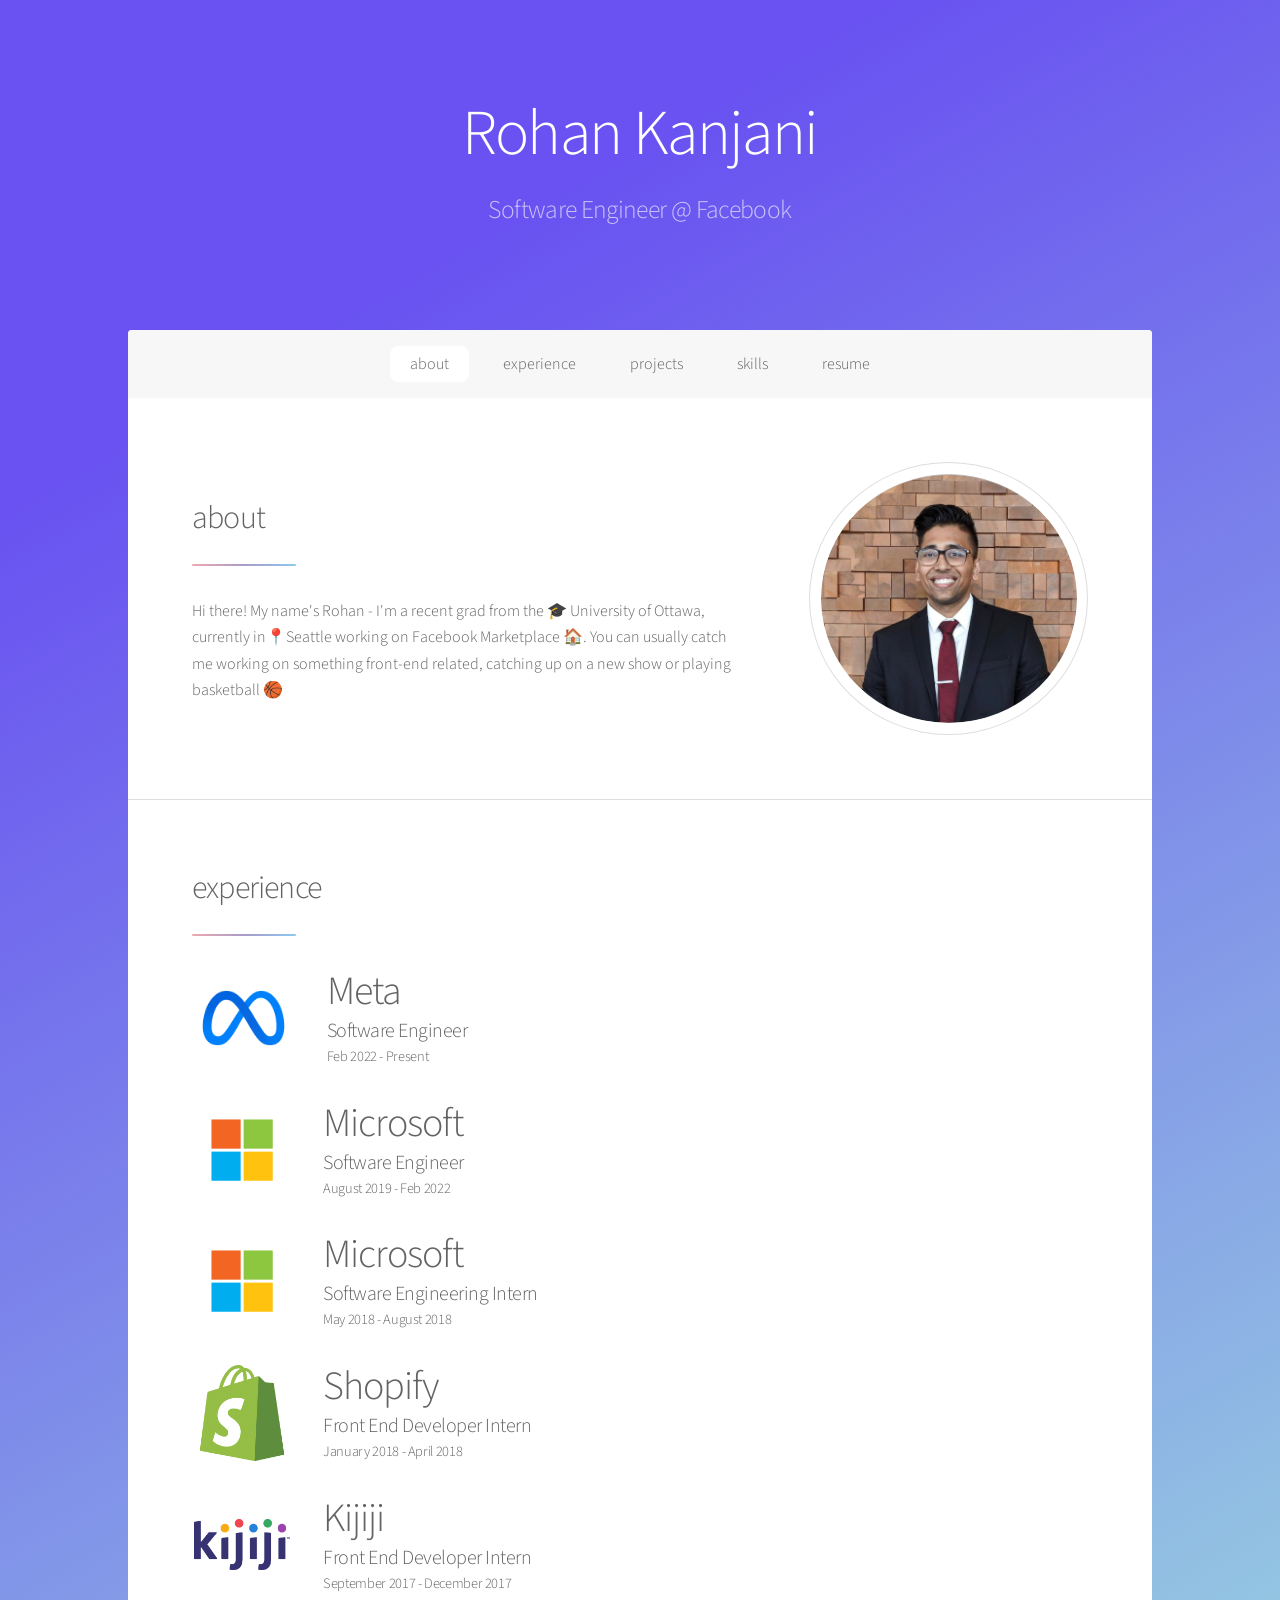
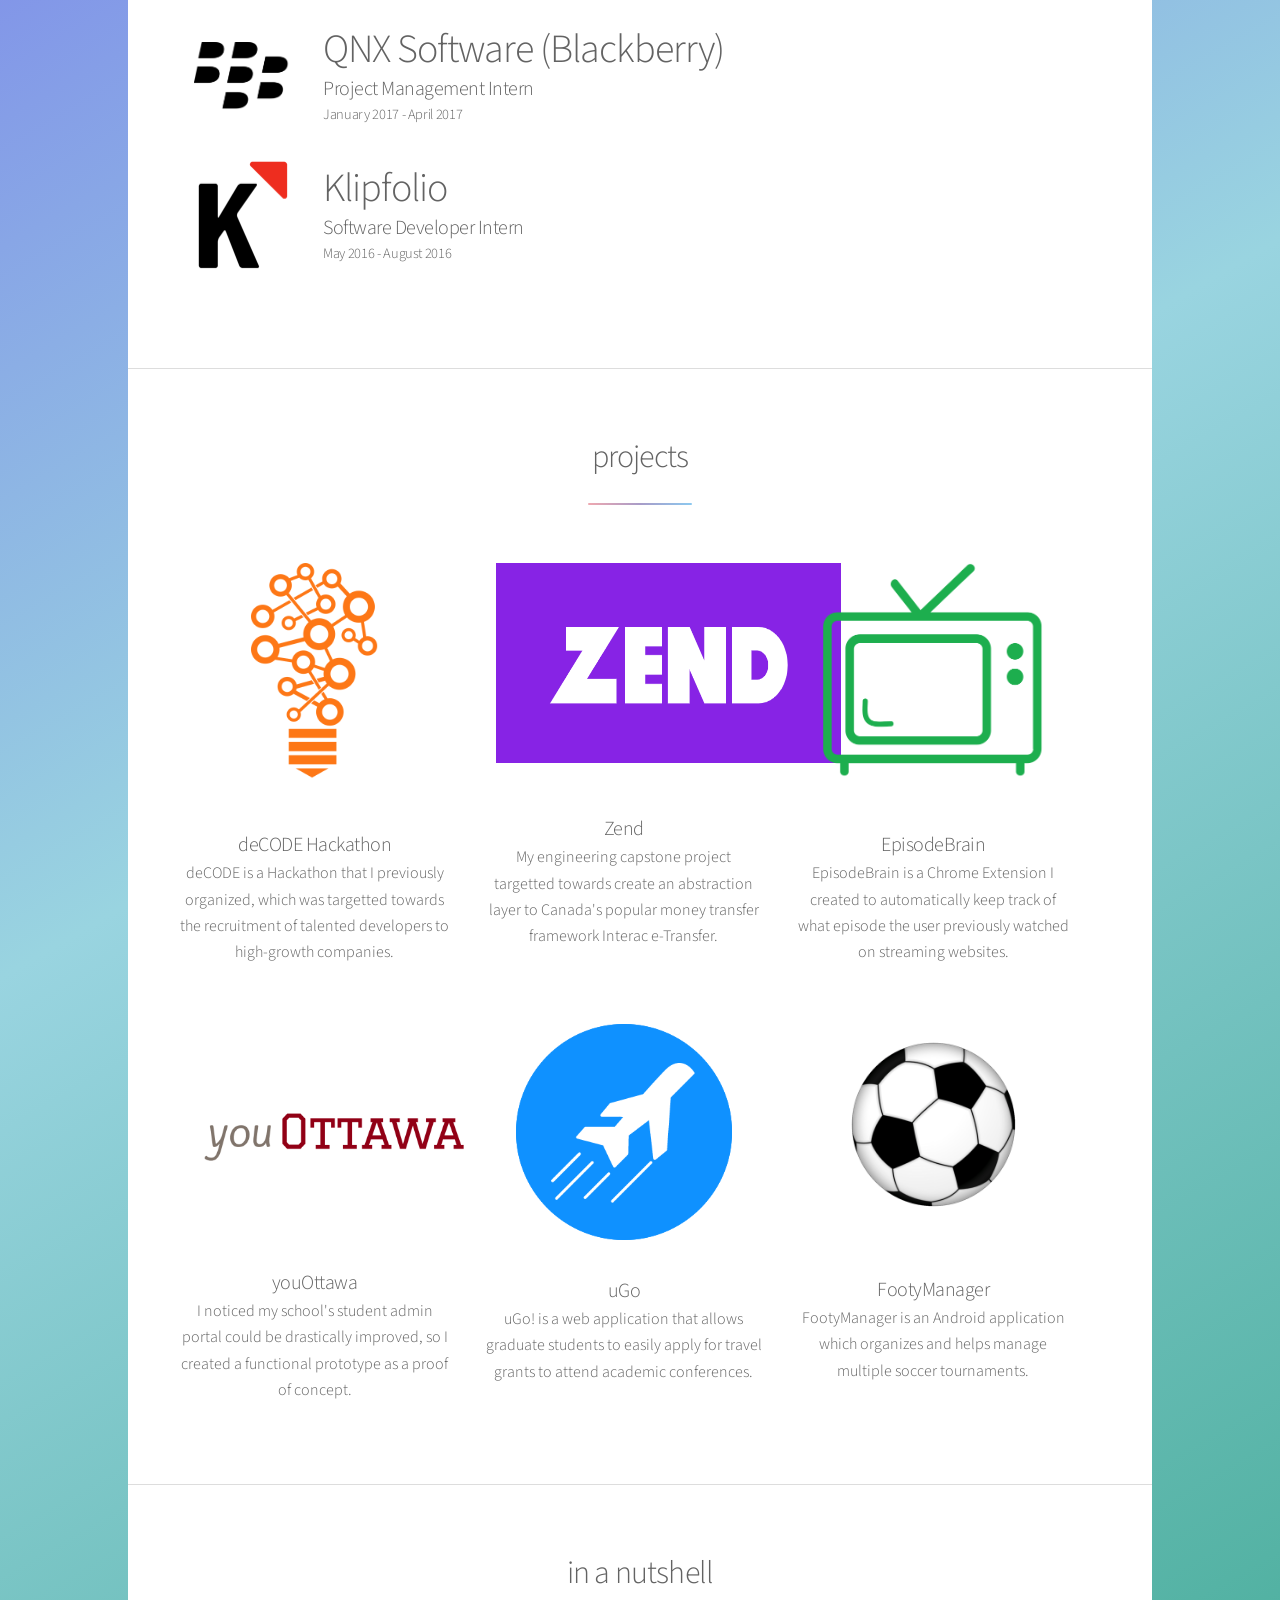
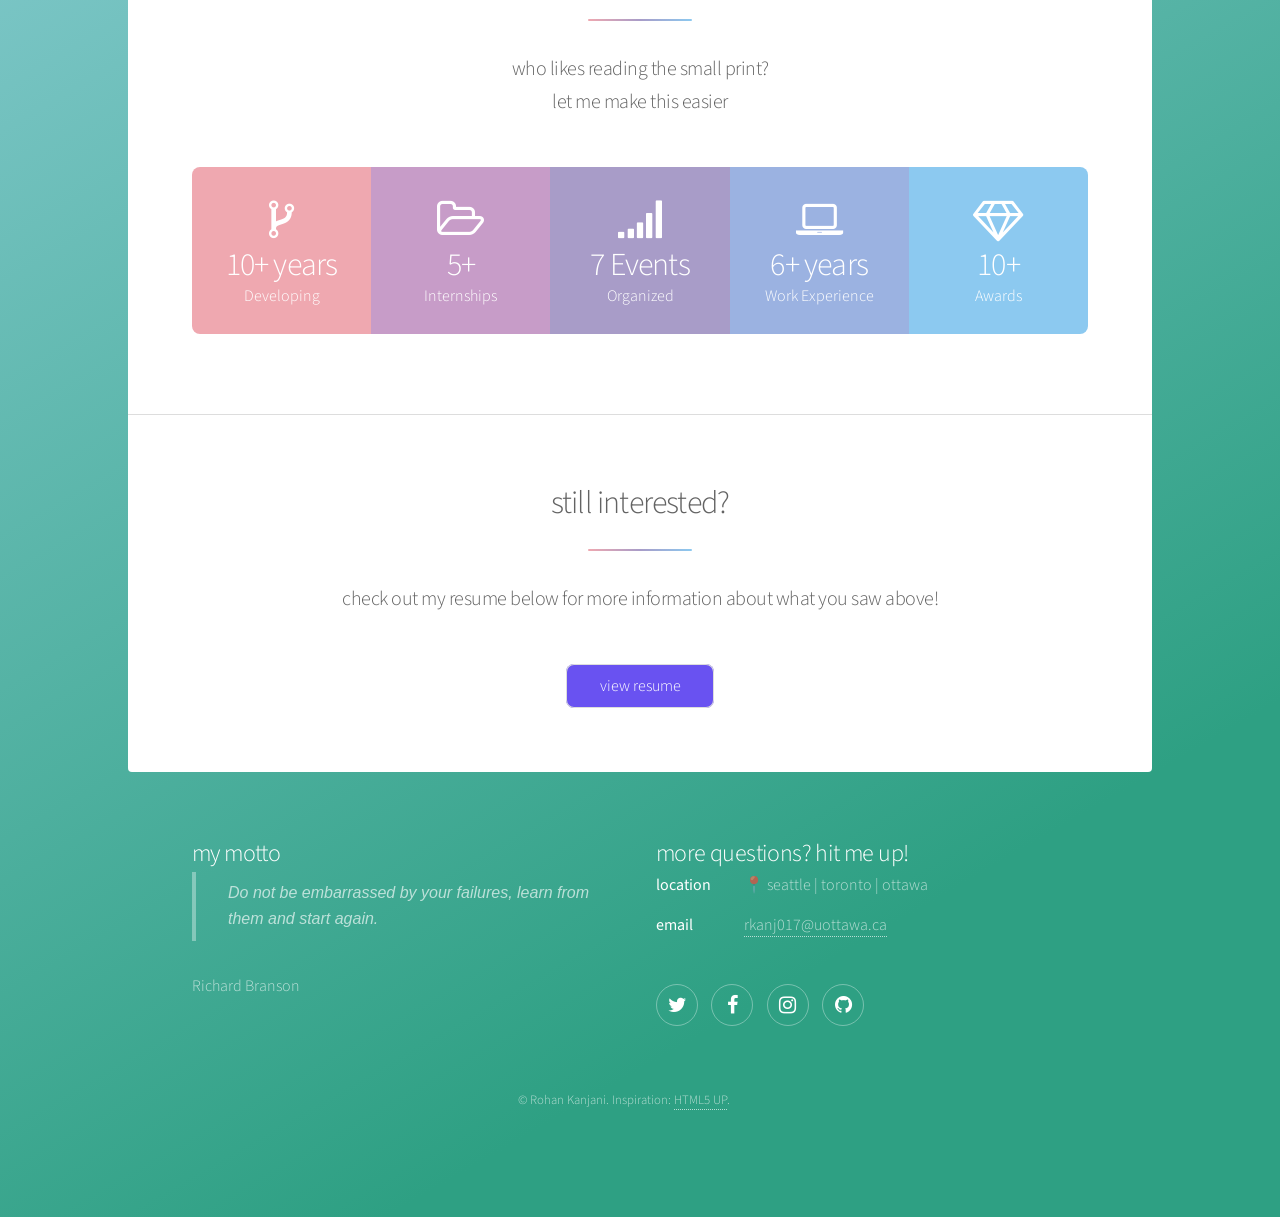
==== commit bcda5850: "Updated bio" ====
--- a/index.html
+++ b/index.html
@@ -41,7 +41,7 @@
 										<header class="major">
 											<h2>about</h2>
 										</header>
-										<p>Hi there! My name's Rohan - I'm a recent grad from the 🎓 University of Ottawa, currently in📍Seattle working on Facebook Marketplace 🏠. You can usually catch me working on something front-end related, catching up on a new show or playing and talking about basketball 🏀</p>
+										<p>Hi there! My name's Rohan - I'm a recent grad from the 🎓 University of Ottawa, currently in📍Seattle working on Facebook Marketplace 🏠. You can usually catch me working on something front-end related, catching up on a new show or playing basketball 🏀</p>
 							<!-- 			<ul class="actions">
 											<li><a href="./assets/files/resume.pdf" class="button">resume</a></li>
 										</ul> -->
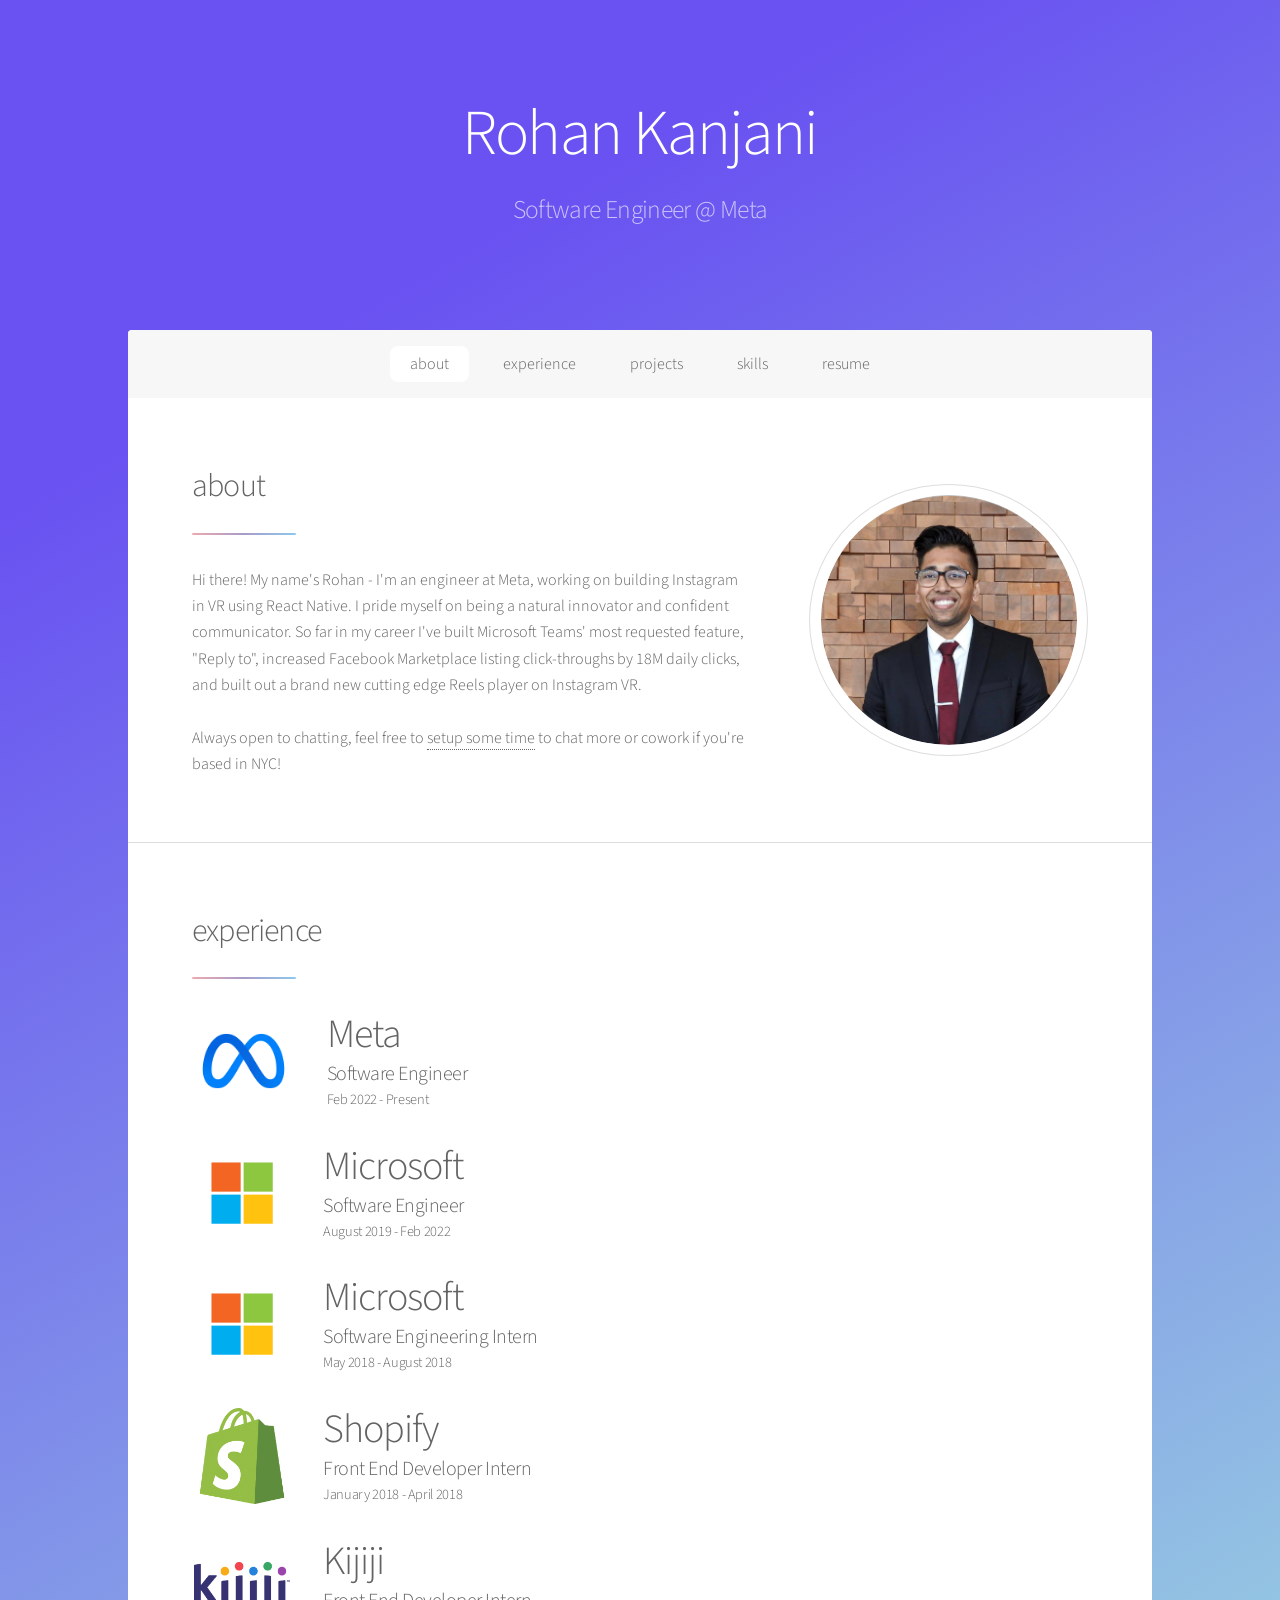
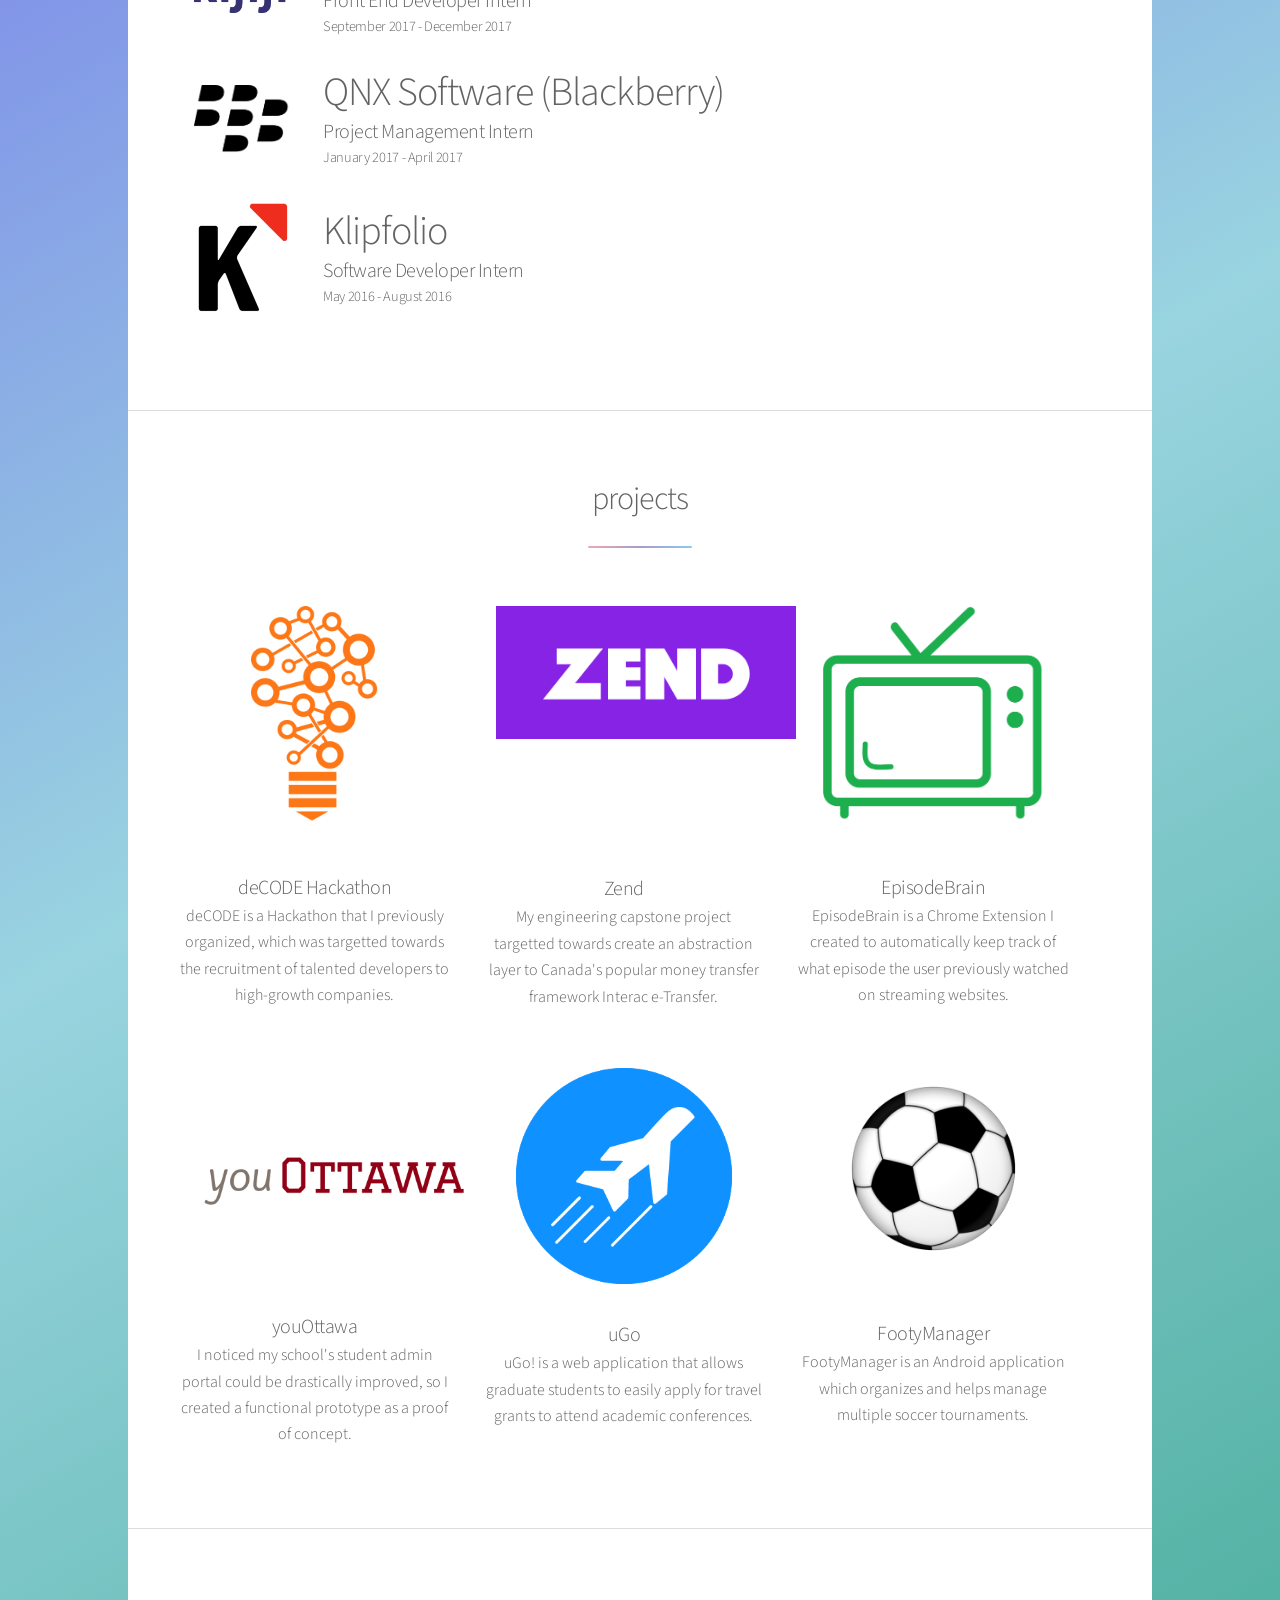
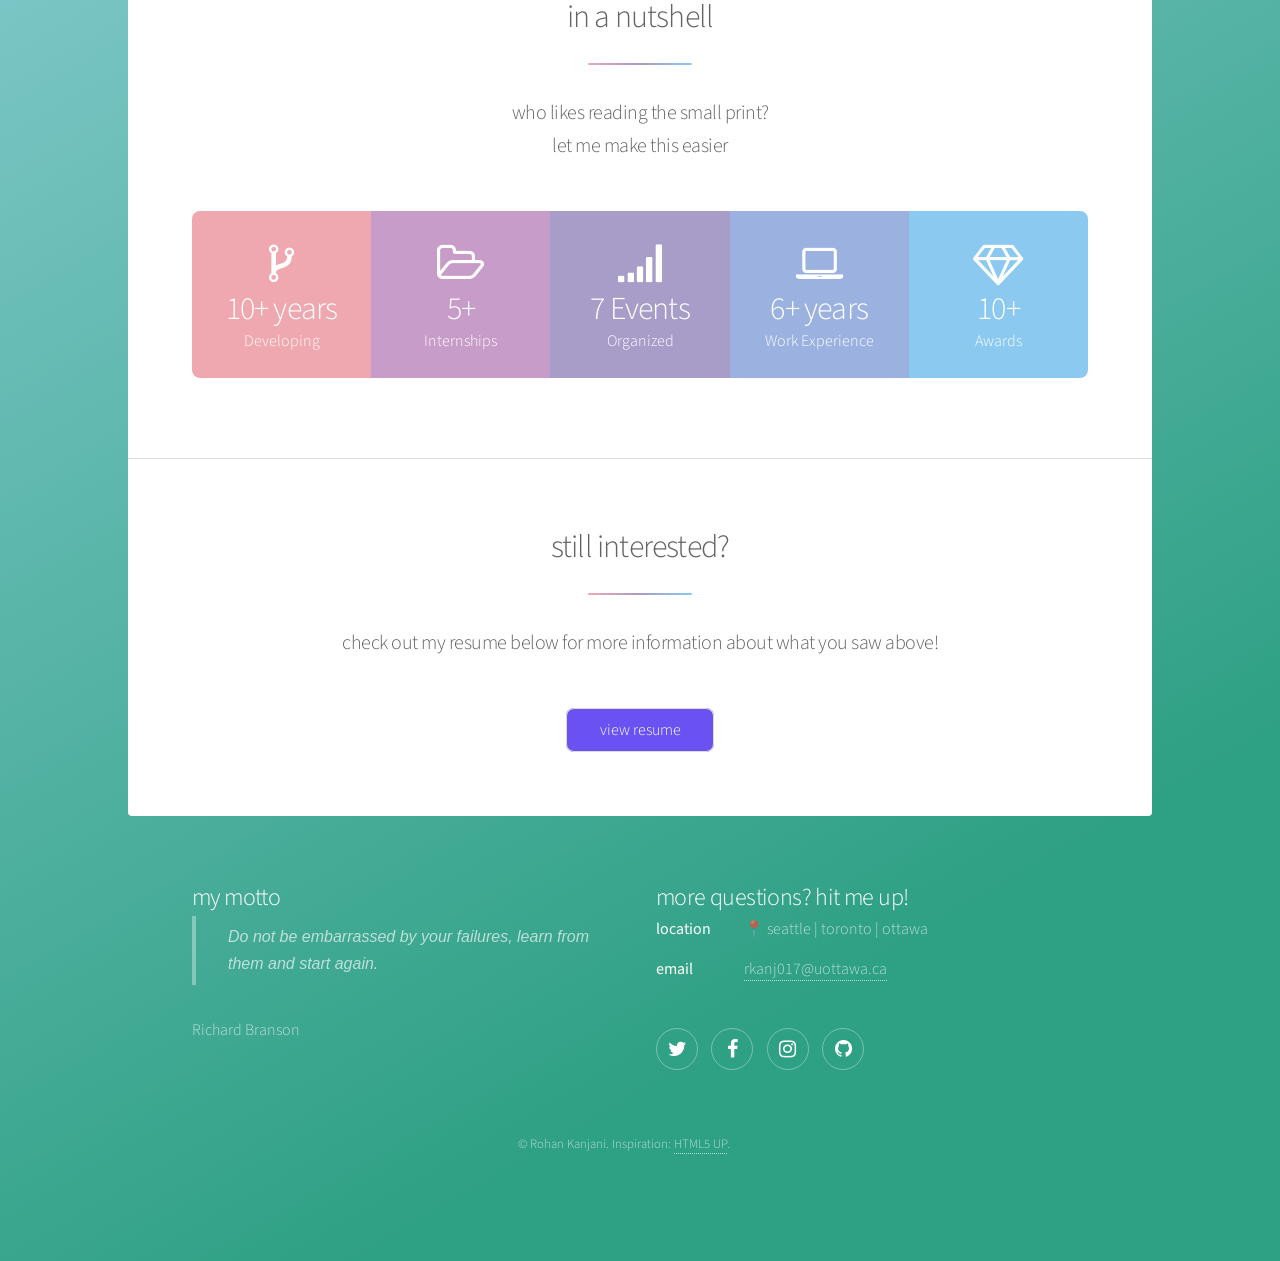
==== commit 625dc19b: "Added calendly, improved bio, udpate styling" ====
--- a/index.html
+++ b/index.html
@@ -17,7 +17,7 @@
 					<header id="header" class="alt">
 						<!-- <span class="logo"><img src="images/logo.svg" alt="" /></span> -->
 						<h1>Rohan Kanjani</h1>
-						<p>Software Engineer @ Facebook</p>
+						<p>Software Engineer @ Meta</p>
 					</header>
 
 				<!-- Nav -->
@@ -41,7 +41,7 @@
 										<header class="major">
 											<h2>about</h2>
 										</header>
-										<p>Hi there! My name's Rohan - I'm a recent grad from the 🎓 University of Ottawa, currently in📍Seattle working on Facebook Marketplace 🏠. You can usually catch me working on something front-end related, catching up on a new show or playing basketball 🏀</p>
+										<p>Hi there! My name's Rohan - I'm an engineer at Meta, working on building Instagram in VR using React Native. I pride myself on being a natural innovator and confident communicator. So far in my career I've built Microsoft Teams' most requested feature, "Reply to", increased Facebook Marketplace listing click-throughs by 18M daily clicks, and built out a brand new cutting edge Reels player on Instagram VR. <br><br> Always open to chatting, feel free to <a href="https://calendly.com/rohankanjani1" target="#">setup some time</a> to chat more or cowork if you're based in NYC!</p>
 							<!-- 			<ul class="actions">
 											<li><a href="./assets/files/resume.pdf" class="button">resume</a></li>
 										</ul> -->
@@ -130,8 +130,8 @@
 										<p>deCODE is a Hackathon that I previously organized, which was targetted towards the recruitment of talented developers to high-growth companies.</p>
 									</li>
 									<li>
-										<span class="major icon style1"><img class="zend" height="200" width=345 src="images/zend.png"/></span>
-										<h3>Zend</h3>
+										<span class="major icon style1"><img class="zend"  width=300 src="images/zend.png"/></span>
+										<h3 style="padding-top: 85px;">Zend</h3>
 										<p>My engineering capstone project targetted towards create an abstraction layer to Canada's popular money transfer framework Interac e-Transfer.</p>
 									</li>
 									<li>
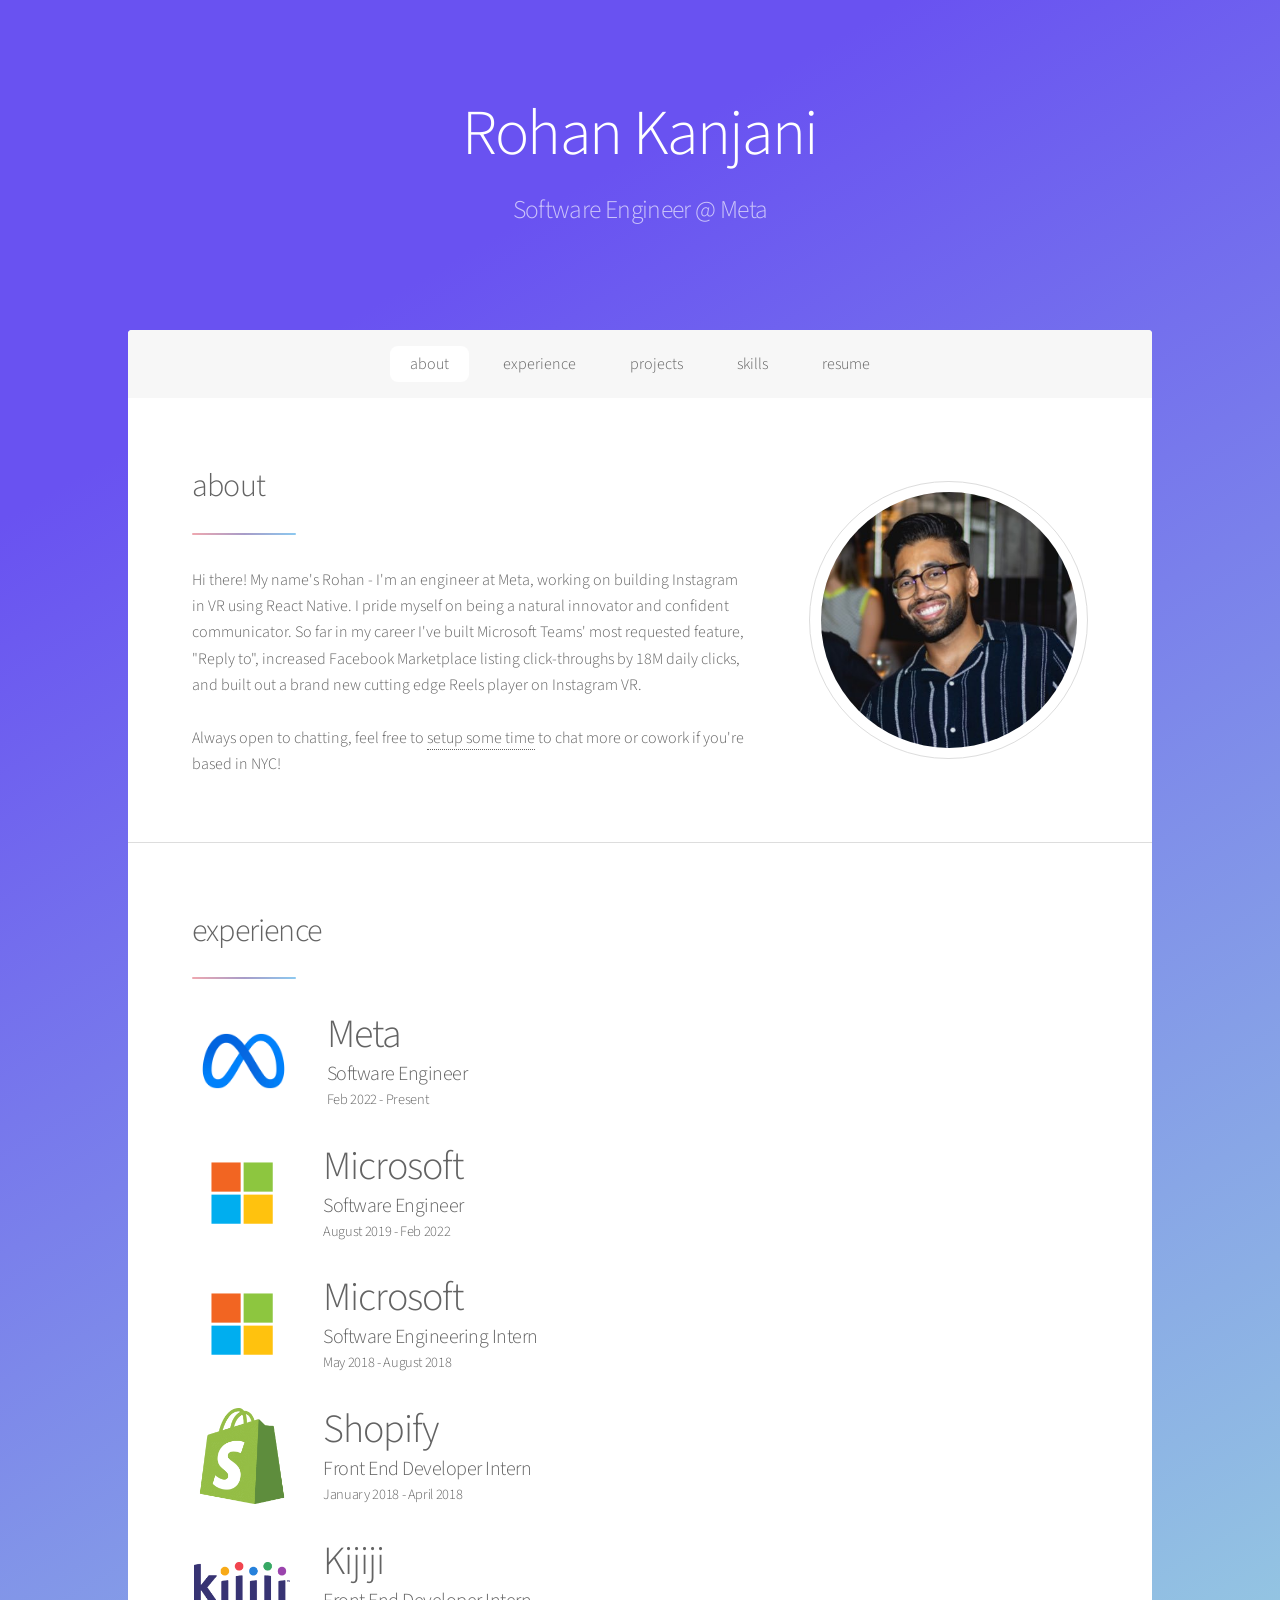
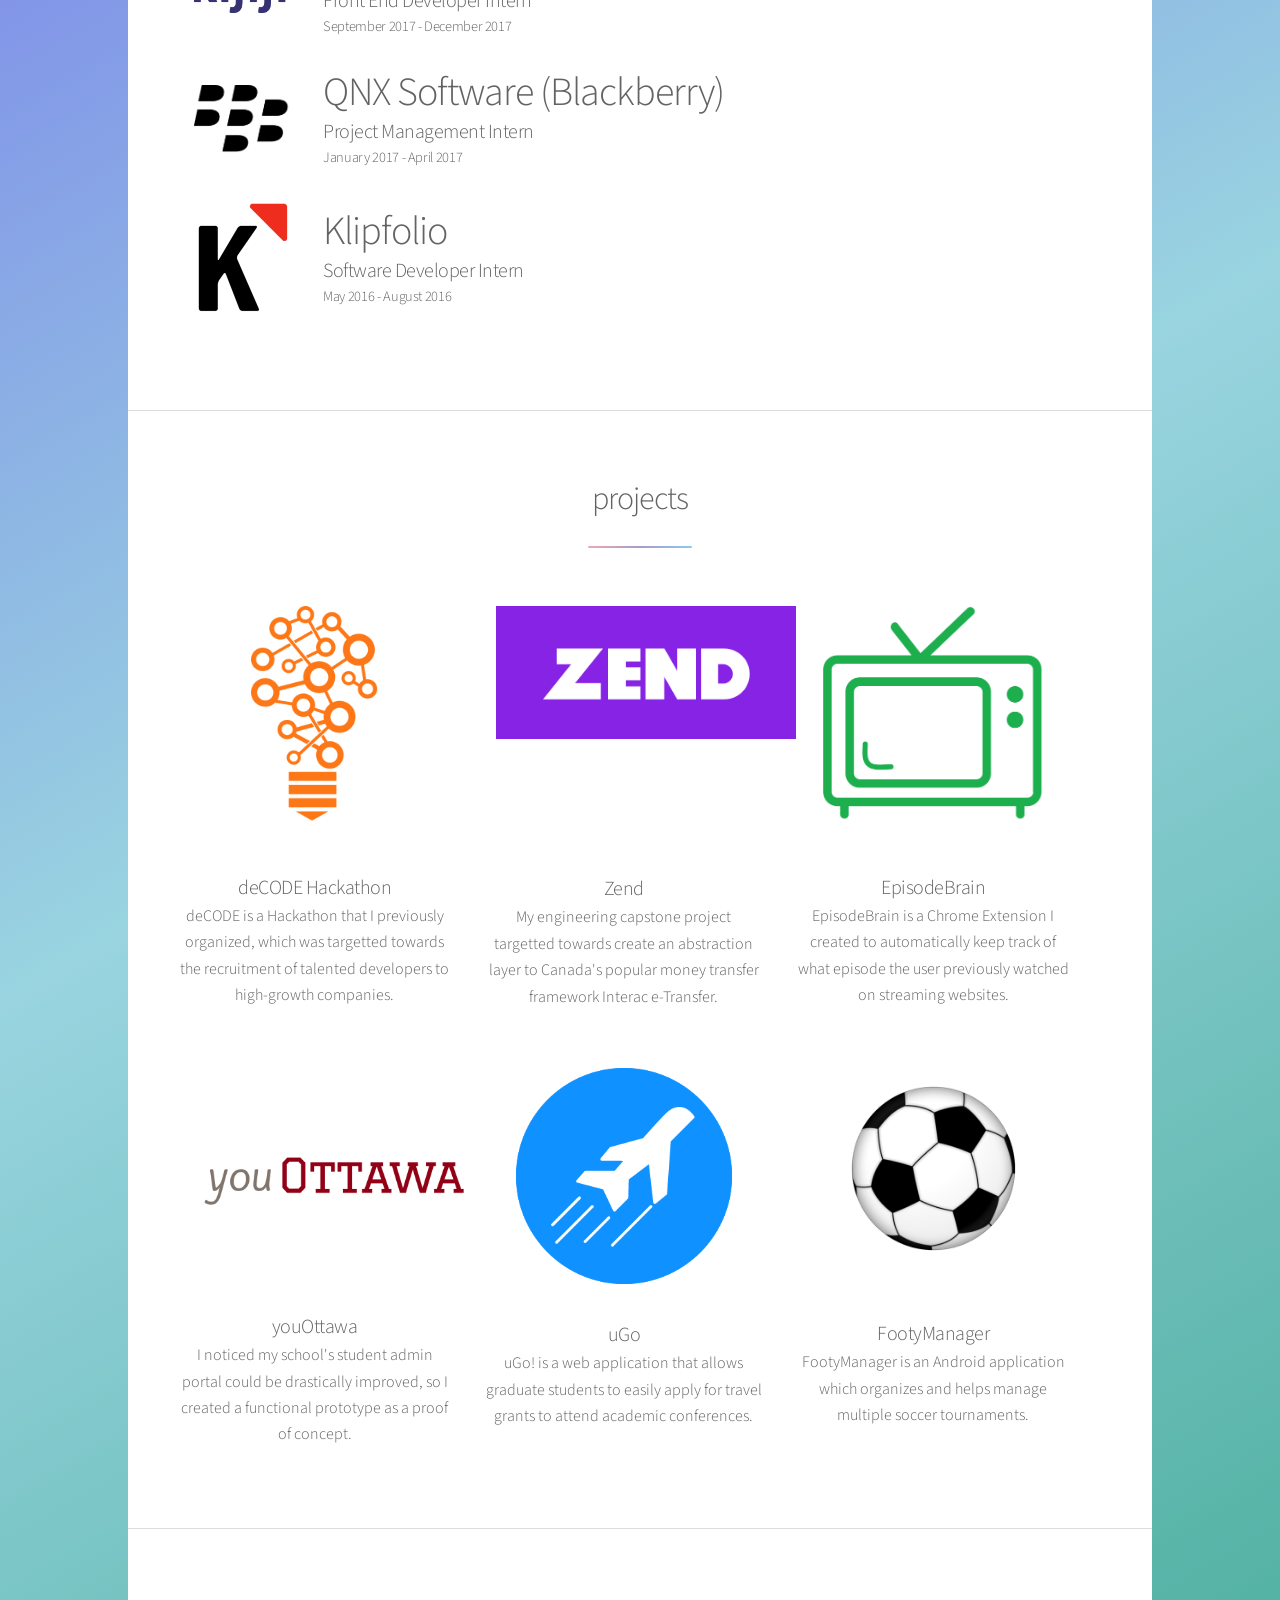
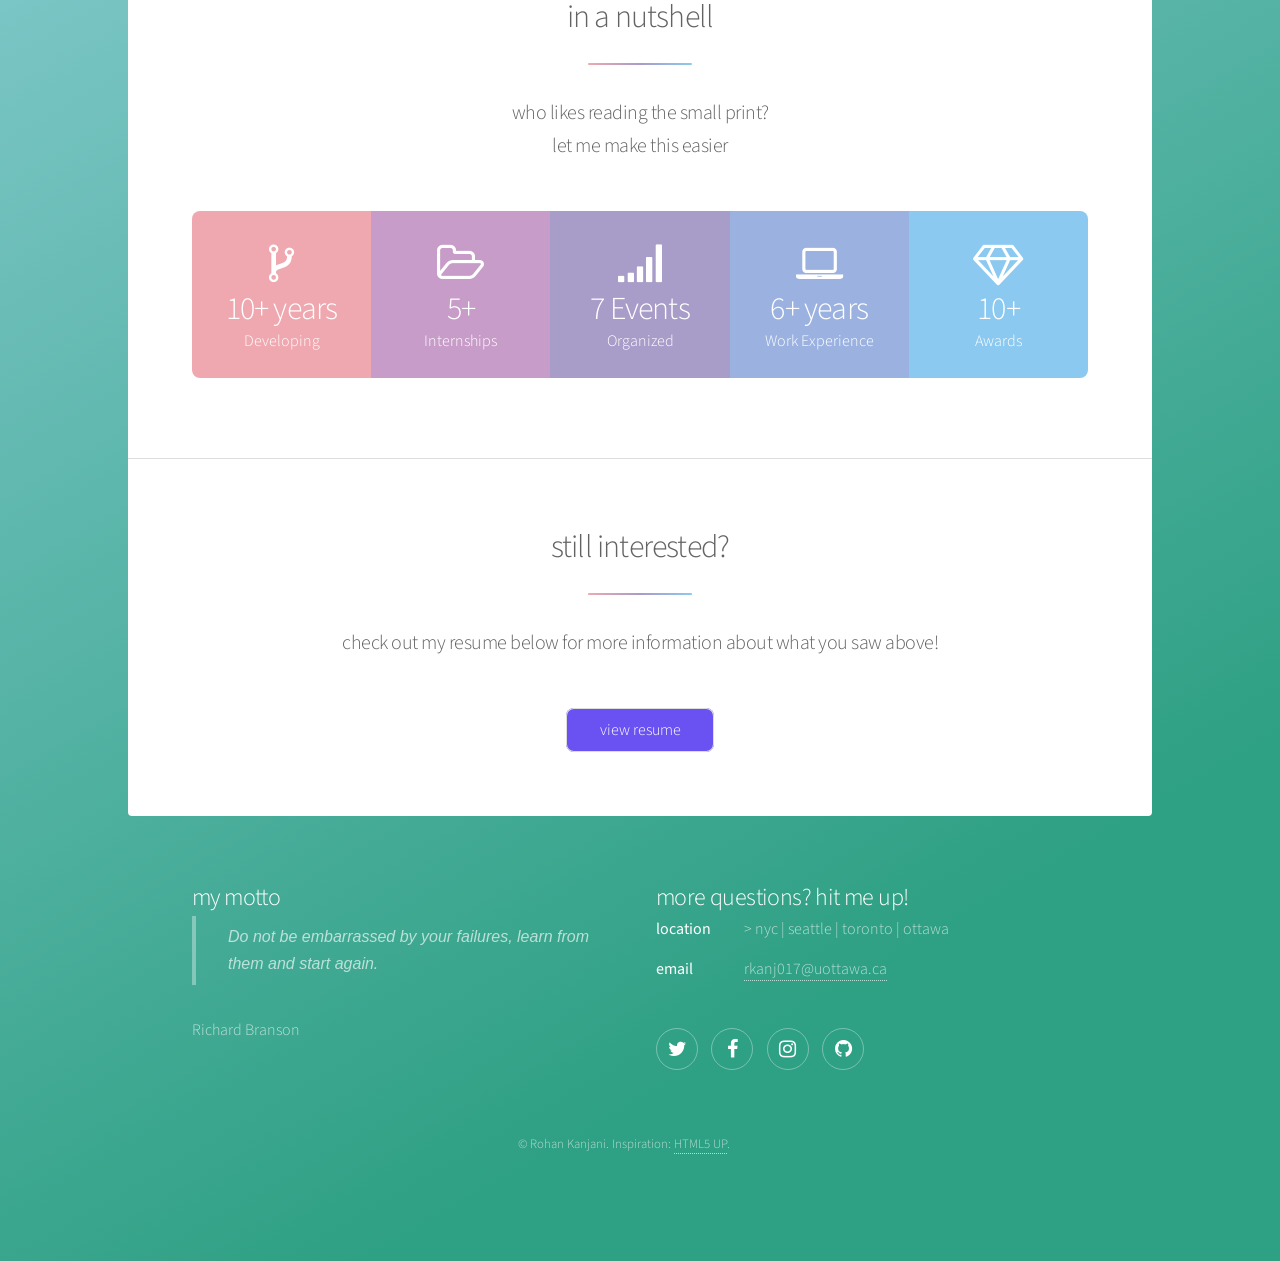
==== commit 1a5d5de6: "update" ====
--- a/index.html
+++ b/index.html
@@ -46,7 +46,7 @@
 											<li><a href="./assets/files/resume.pdf" class="button">resume</a></li>
 										</ul> -->
 									</div>
-									<span class="image"><img src="images/rohan.png" alt="" /></span>
+									<span class="image"><img src="images/profilepic.jpg" alt="" /></span>
 								</div>
 							</section>
 
@@ -220,12 +220,12 @@
 							<h2>more questions? hit me up!</h2>
 							<dl class="alt">
 								<dt>location</dt>
-								<dd>📍 seattle | toronto | ottawa</dt>
+								<dd>> nyc | seattle | toronto | ottawa</dt>
 								<dt>email</dt>
 								<dd><a href="#">rkanj017@uottawa.ca</a></dd>
 							</dl>
 							<ul class="icons">
-								<li><a href="#" class="icon fa-twitter alt"><span class="label">Twitter</span></a></li>
+								<li><a href="https://www.x.com/rokanjan" class="icon fa-twitter alt"><span class="label">Twitter</span></a></li>
 								<li><a href="#" class="icon fa-facebook alt"><span class="label">Facebook</span></a></li>
 								<li><a href="https://www.instagram.com/rohankanjani" class="icon fa-instagram alt"><span class="label">Instagram</span></a></li>
 								<li><a href="#" class="icon fa-github alt"><span class="label">GitHub</span></a></li>
